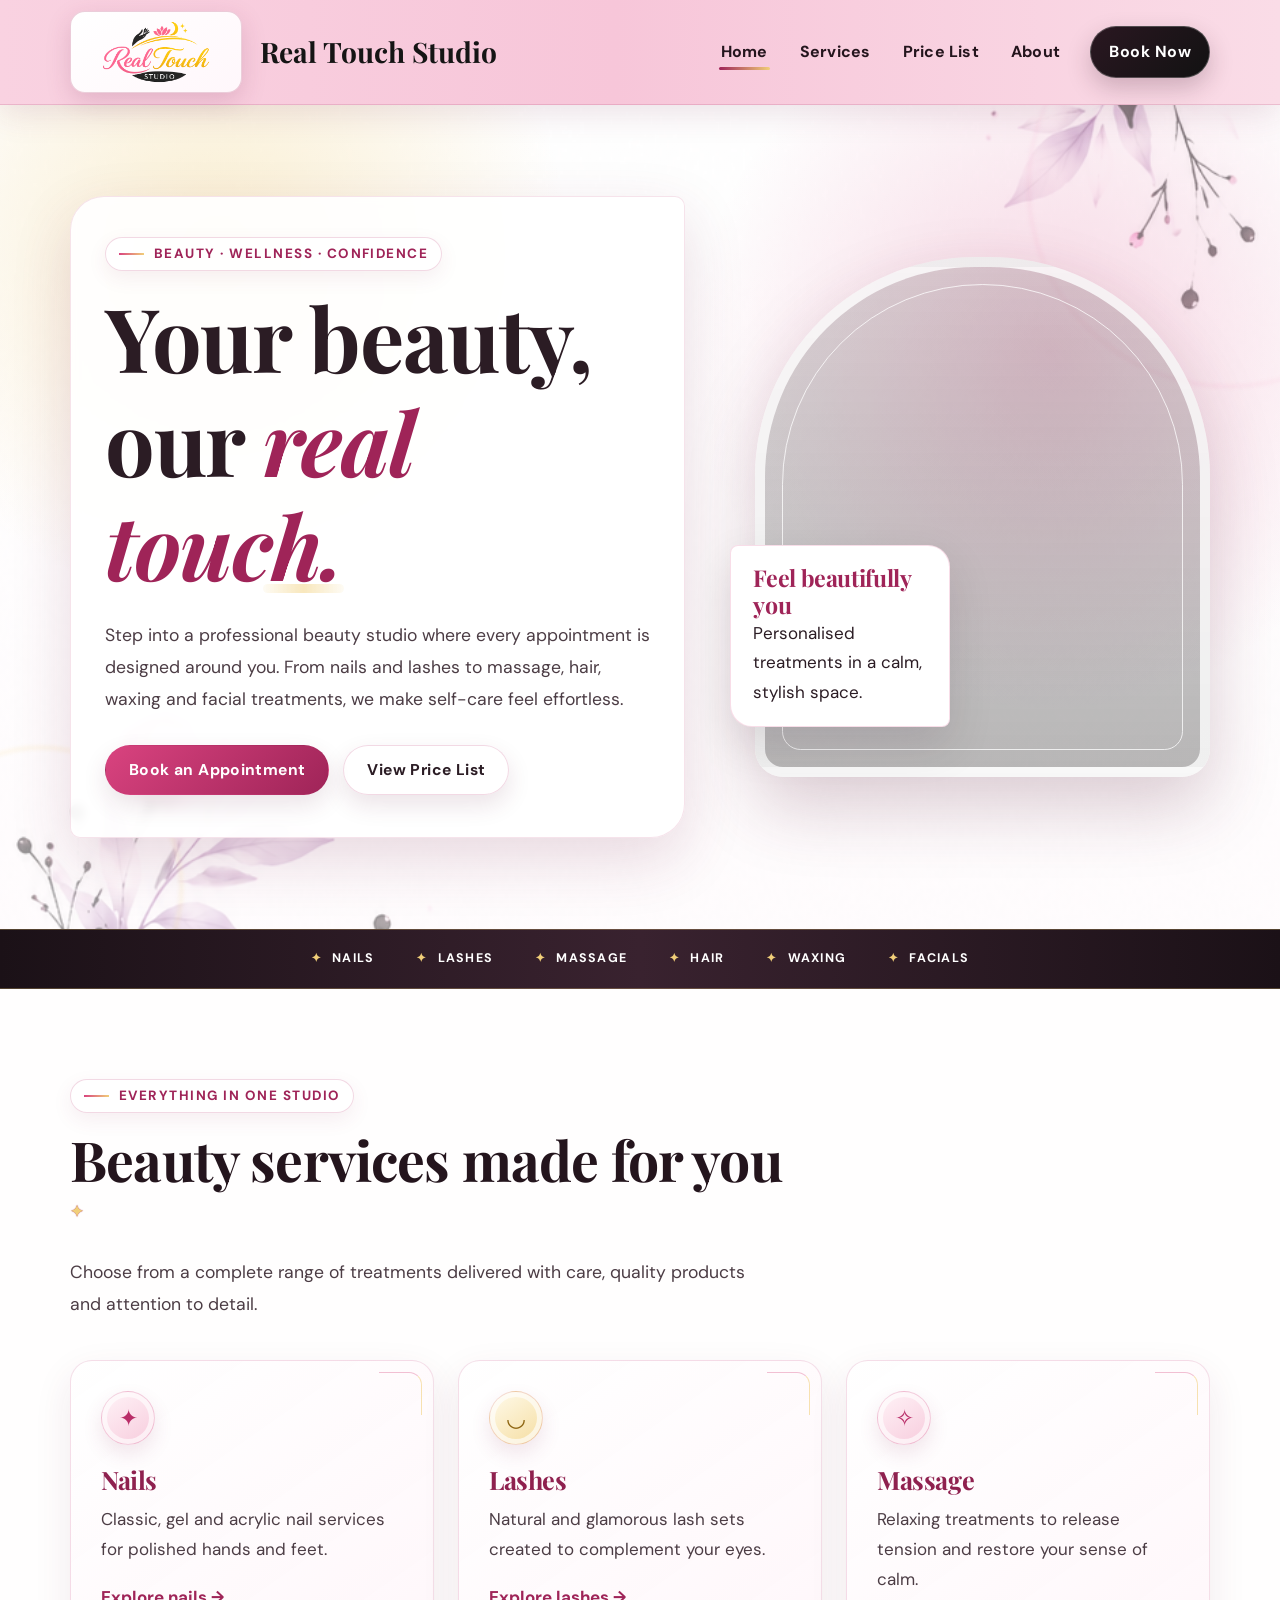
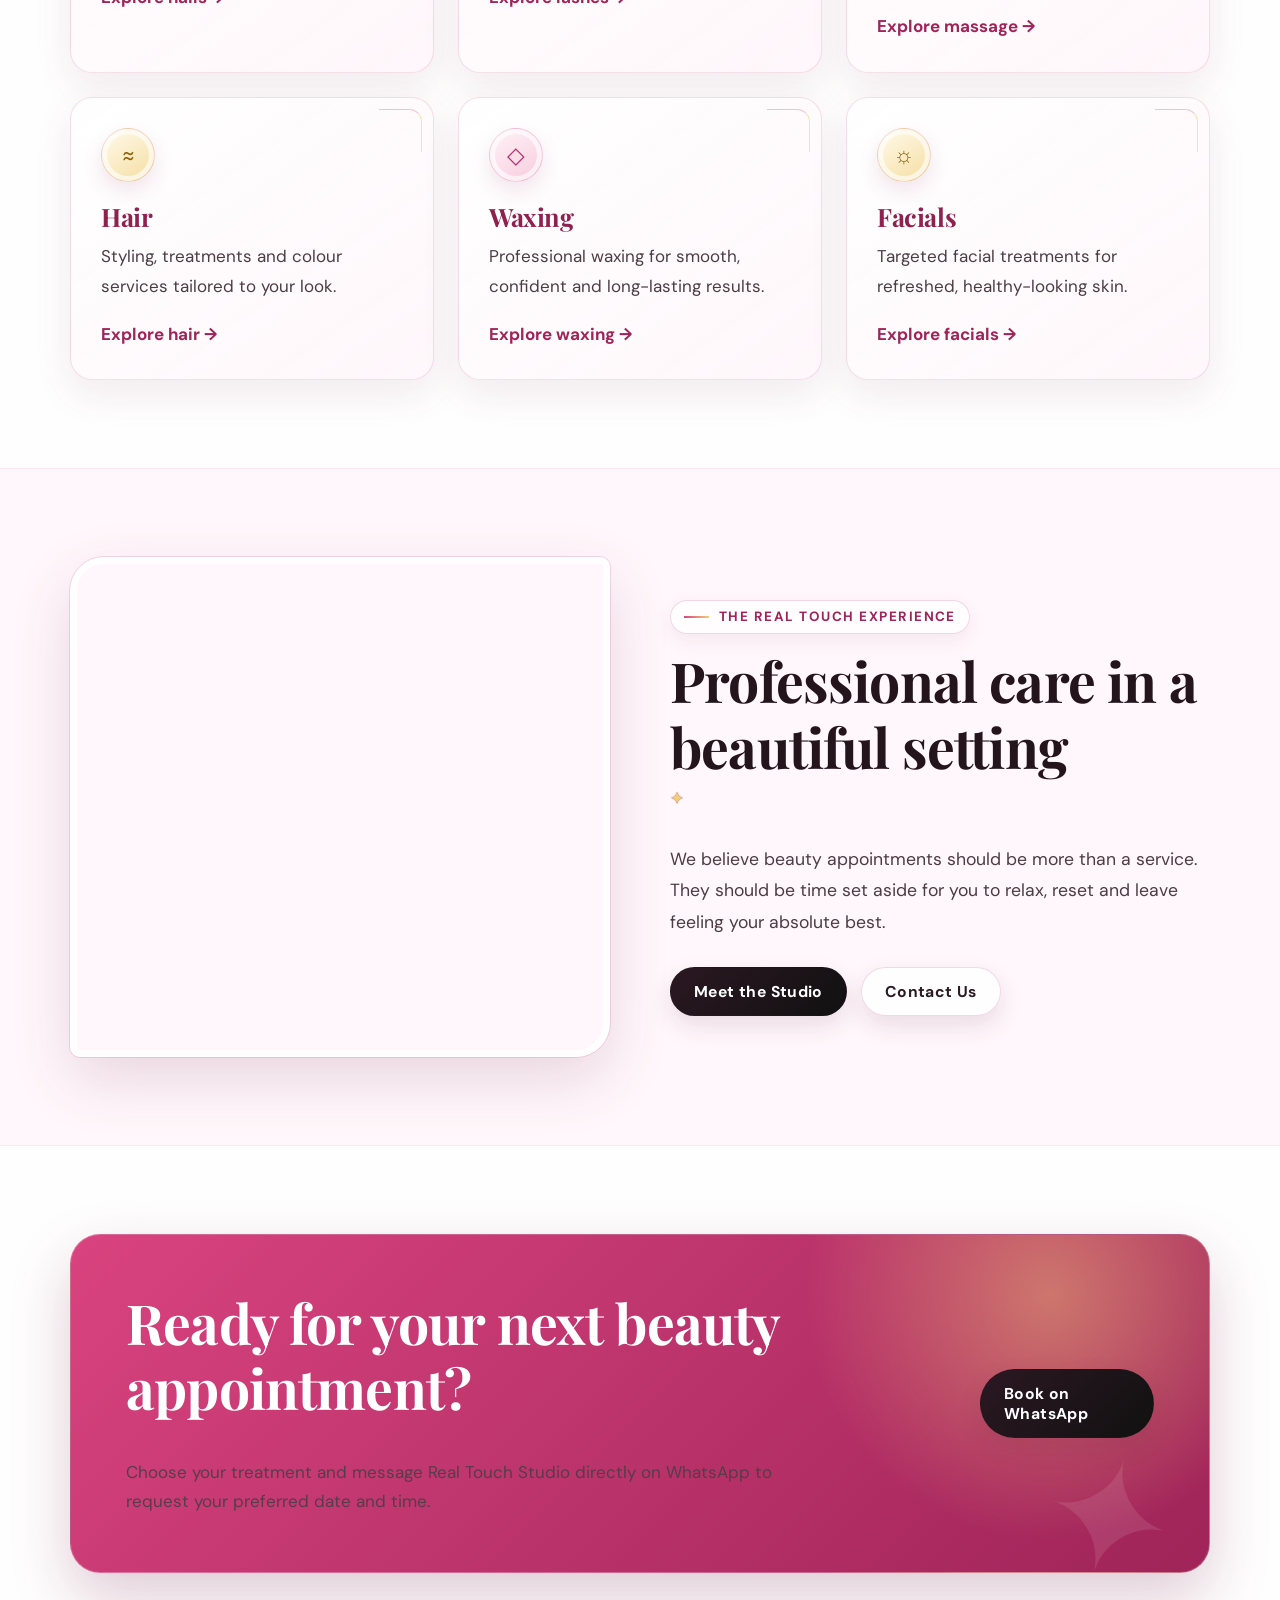
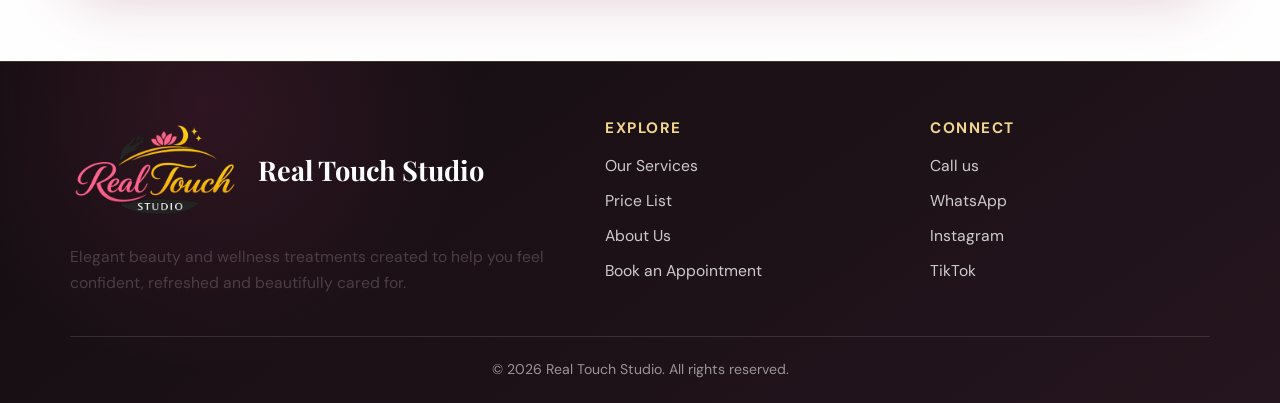
==== index.html @ 65c4e7d2 "first commit" ====
<!DOCTYPE html>
<html lang="en">
<head>
  <meta charset="UTF-8">
  <meta name="viewport" content="width=device-width, initial-scale=1.0">
  <meta name="description" content="Real Touch Studio offers professional nails, lashes, massage, hair, waxing and facial treatments.">
  <title>Home | Real Touch Studio</title>
  <link rel="stylesheet" href="styles.css">
</head>
<body>

<header class="site-header">
  <div class="container navbar">
    <a class="brand brand-lockup" href="index.html" aria-label="Real Touch Studio home"><img src="logo.png" alt="Real Touch Studio logo"><span class="brand-name">Real Touch Studio</span></a>
    <button class="menu-toggle" aria-label="Open navigation menu" aria-expanded="false">
      <span></span><span></span><span></span>
    </button>
    <ul class="nav-links">
      <li><a href="index.html" data-page="home">Home</a></li>
      <li><a href="services.html" data-page="services">Services</a></li>
      <li><a href="pricelist.html" data-page="pricelist">Price List</a></li>
      <li><a href="about.html" data-page="about">About</a></li>
      <li><a class="nav-cta" href="contact.html" data-page="contact">Book Now</a></li>
    </ul>
  </div>
</header>


<main>
  <section class="hero">
    <div class="container hero-grid">
      <div class="hero-copy reveal">
        <div class="eyebrow">Beauty · Wellness · Confidence</div>
        <h1 class="hero-title">Your beauty, our <span>real touch.</span></h1>
        <p>Step into a professional beauty studio where every appointment is designed around you. From nails and lashes to massage, hair, waxing and facial treatments, we make self-care feel effortless.</p>
        <div class="button-row">
          <a class="btn btn-primary" href="contact.html">Book an Appointment</a>
          <a class="btn btn-light" href="pricelist.html">View Price List</a>
        </div>
      </div>
      <div class="hero-card reveal">
        <div class="floating-badge">
          <strong>Feel beautifully you</strong>
          Personalised treatments in a calm, stylish space.
        </div>
      </div>
    </div>
  </section>

  <div class="highlight-strip">
    <div class="container highlight-row">
      <span>Nails</span><span>Lashes</span><span>Massage</span><span>Hair</span><span>Waxing</span><span>Facials</span>
    </div>
  </div>

  <section class="section">
    <div class="container">
      <div class="eyebrow">Everything in one studio</div>
      <h2>Beauty services made for you</h2>
      <p class="lead">Choose from a complete range of treatments delivered with care, quality products and attention to detail.</p>
      <div class="card-grid">
        <article class="service-card reveal"><div class="icon-circle">✦</div><h3>Nails</h3><p>Classic, gel and acrylic nail services for polished hands and feet.</p><a class="link-arrow" href="services.html#nails">Explore nails →</a></article>
        <article class="service-card reveal"><div class="icon-circle">◡</div><h3>Lashes</h3><p>Natural and glamorous lash sets created to complement your eyes.</p><a class="link-arrow" href="services.html#lashes">Explore lashes →</a></article>
        <article class="service-card reveal"><div class="icon-circle">✧</div><h3>Massage</h3><p>Relaxing treatments to release tension and restore your sense of calm.</p><a class="link-arrow" href="services.html#massage">Explore massage →</a></article>
        <article class="service-card reveal"><div class="icon-circle">≈</div><h3>Hair</h3><p>Styling, treatments and colour services tailored to your look.</p><a class="link-arrow" href="services.html#hair">Explore hair →</a></article>
        <article class="service-card reveal"><div class="icon-circle">◇</div><h3>Waxing</h3><p>Professional waxing for smooth, confident and long-lasting results.</p><a class="link-arrow" href="services.html#waxing">Explore waxing →</a></article>
        <article class="service-card reveal"><div class="icon-circle">☼</div><h3>Facials</h3><p>Targeted facial treatments for refreshed, healthy-looking skin.</p><a class="link-arrow" href="services.html#facials">Explore facials →</a></article>
      </div>
    </div>
  </section>

  <section class="section section-soft">
    <div class="container two-col">
      <div class="image-frame reveal" style="background-image:url('https://images.unsplash.com/photo-1521590832167-7bcbfaa6381f?auto=format&fit=crop&w=1200&q=85')"></div>
      <div class="reveal">
        <div class="eyebrow">The Real Touch experience</div>
        <h2>Professional care in a beautiful setting</h2>
        <p class="lead">We believe beauty appointments should be more than a service. They should be time set aside for you to relax, reset and leave feeling your absolute best.</p>
        <div class="button-row" style="margin-top:28px">
          <a class="btn btn-dark" href="about.html">Meet the Studio</a>
          <a class="btn btn-light" href="contact.html">Contact Us</a>
        </div>
      </div>
    </div>
  </section>

  <section class="section">
    <div class="container">
      <div class="cta reveal">
        <div>
          <h2>Ready for your next beauty appointment?</h2>
          <p>Choose your treatment and message Real Touch Studio directly on WhatsApp to request your preferred date and time.</p>
        </div>
        <a class="btn btn-dark" href="https://wa.me/27688733966" target="_blank" rel="noopener">Book on WhatsApp</a>
      </div>
    </div>
  </section>
</main>


<footer class="site-footer">
  <div class="container">
    <div class="footer-grid">
      <div>
        <a class="brand brand-lockup" href="index.html" aria-label="Real Touch Studio home"><img src="logo.png" alt="Real Touch Studio logo"><span class="brand-name">Real Touch Studio</span></a>
        <p class="footer-copy">Elegant beauty and wellness treatments created to help you feel confident, refreshed and beautifully cared for.</p>
      </div>
      <div>
        <h3 class="footer-title">Explore</h3>
        <ul class="footer-links">
          <li><a href="services.html">Our Services</a></li>
          <li><a href="pricelist.html">Price List</a></li>
          <li><a href="about.html">About Us</a></li>
          <li><a href="contact.html">Book an Appointment</a></li>
        </ul>
      </div>
      <div>
        <h3 class="footer-title">Connect</h3>
        <ul class="footer-links">
          <li><a href="tel:+27688733966">Call us</a></li>
          <li><a href="https://wa.me/27688733966" target="_blank" rel="noopener">WhatsApp</a></li>
          <li><a href="https://instagram.com/realtouchstudio01" target="_blank" rel="noopener">Instagram</a></li>
          <li><a href="https://tiktok.com/@realtouchstudio" target="_blank" rel="noopener">TikTok</a></li>
        </ul>
      </div>
    </div>
    <div class="footer-bottom">© <span id="year"></span> Real Touch Studio. All rights reserved.</div>
  </div>
</footer>
<script src="script.js"></script>


<script>
document.addEventListener('DOMContentLoaded', () => {
  document.querySelectorAll('[data-page]').forEach(link => {
    if (link.dataset.page === 'home') link.classList.add('active');
  });
});
</script>

</body>
</html>
---- styles.css ----
@import url('https://fonts.googleapis.com/css2?family=DM+Sans:wght@400;500;600;700&family=Playfair+Display:ital,wght@0,600;0,700;1,600;1,700&display=swap');

:root {
  --pink: #e84a8a;
  --pink-dark: #b92d68;
  --pink-soft: #fff0f6;
  --yellow: #f5c542;
  --yellow-soft: #fff8dc;
  --black: #151515;
  --white: #ffffff;
  --grey: #666;
  --light: #faf8f9;
  --border: rgba(21, 21, 21, 0.12);
  --shadow: 0 18px 45px rgba(30, 12, 22, 0.12);
  --radius: 22px;
}

* {
  box-sizing: border-box;
  margin: 0;
  padding: 0;
}

html {
  scroll-behavior: smooth;
}

body {
  font-family: "DM Sans", sans-serif;
  color: var(--black);
  background-color: var(--white);
  background-image: linear-gradient(rgba(255,255,255,.88), rgba(255,255,255,.88)), url("bg.png");
  background-repeat: no-repeat;
  background-position: center top;
  background-size: cover;
  background-attachment: fixed;
  line-height: 1.7;
  overflow-x: hidden;
}

img {
  max-width: 100%;
  display: block;
}

a {
  color: inherit;
  text-decoration: none;
}

button,
input,
textarea,
select {
  font: inherit;
}

.container {
  width: min(1140px, calc(100% - 40px));
  margin-inline: auto;
}

.section {
  padding: 88px 0;
}

.section-soft {
  background: rgba(250,248,249,.90);
  backdrop-filter: blur(2px);
}

.eyebrow {
  display: inline-flex;
  align-items: center;
  gap: 10px;
  color: var(--pink-dark);
  font-weight: 700;
  font-size: 0.82rem;
  letter-spacing: 0.16em;
  text-transform: uppercase;
  margin-bottom: 14px;
}

.eyebrow::before {
  content: "";
  width: 34px;
  height: 2px;
  background: var(--yellow);
}

h1, h2, h3, h4 {
  font-family: "Playfair Display", serif;
  line-height: 1.15;
}

h1 {
  font-size: clamp(3rem, 8vw, 6rem);
}

h2 {
  font-size: clamp(2.15rem, 5vw, 3.8rem);
  margin-bottom: 18px;
}

h3 {
  font-size: 1.45rem;
}

.lead {
  font-size: 1.08rem;
  color: var(--grey);
  max-width: 700px;
}

.site-header {
  position: sticky;
  top: 0;
  z-index: 1000;
  background: rgba(255, 255, 255, 0.94);
  backdrop-filter: blur(16px);
  border-bottom: 1px solid var(--border);
}

.navbar {
  min-height: 76px;
  display: flex;
  align-items: center;
  justify-content: space-between;
  gap: 24px;
}

.brand {
  font-family: "Playfair Display", serif;
  font-weight: 700;
  font-size: 1.45rem;
  letter-spacing: 0.01em;
}

.brand span {
  color: var(--pink);
}

.brand-logo {
  display: inline-flex;
  align-items: center;
  flex: 0 0 auto;
}

.brand-logo img {
  width: 190px;
  height: 62px;
  object-fit: contain;
  object-position: left center;
}

.site-footer .brand-logo img {
  width: 220px;
  height: auto;
  max-height: 92px;
  object-position: left center;
}

.nav-links {
  display: flex;
  align-items: center;
  gap: 28px;
  list-style: none;
}

.nav-links a {
  font-size: 0.93rem;
  font-weight: 600;
  position: relative;
}

.nav-links a::after {
  content: "";
  position: absolute;
  height: 2px;
  width: 0;
  left: 0;
  bottom: -7px;
  background: var(--pink);
  transition: width 0.25s ease;
}

.nav-links a:hover::after,
.nav-links a.active::after {
  width: 100%;
}

.nav-cta {
  background: var(--black);
  color: var(--white);
  padding: 11px 18px;
  border-radius: 999px;
}

.nav-cta::after {
  display: none;
}

.menu-toggle {
  display: none;
  border: 0;
  background: transparent;
  cursor: pointer;
  width: 42px;
  height: 42px;
  border-radius: 50%;
}

.menu-toggle span {
  display: block;
  width: 23px;
  height: 2px;
  background: var(--black);
  margin: 5px auto;
}

.hero {
  min-height: calc(100vh - 76px);
  display: grid;
  place-items: center;
  position: relative;
  overflow: hidden;
  background:
    radial-gradient(circle at 10% 20%, rgba(245,197,66,0.36), transparent 31%),
    radial-gradient(circle at 85% 35%, rgba(232,74,138,0.30), transparent 33%),
    linear-gradient(135deg, #fff 0%, #fff6fa 48%, #fffaf0 100%);
}

.hero::before,
.hero::after {
  content: "";
  position: absolute;
  border-radius: 50%;
  filter: blur(2px);
}

.hero::before {
  width: 400px;
  height: 400px;
  right: -150px;
  top: -120px;
  border: 1px solid rgba(232,74,138,0.2);
}

.hero::after {
  width: 280px;
  height: 280px;
  left: -100px;
  bottom: -100px;
  border: 1px solid rgba(245,197,66,0.4);
}

.hero-grid {
  position: relative;
  z-index: 1;
  display: grid;
  grid-template-columns: 1.15fr 0.85fr;
  align-items: center;
  gap: 70px;
  padding: 70px 0;
}

.hero-copy p {
  max-width: 620px;
  color: var(--grey);
  font-size: 1.14rem;
  margin: 24px 0 30px;
}

.hero-title span {
  color: var(--pink);
  position: relative;
  white-space: nowrap;
}

.hero-title span::after {
  content: "";
  position: absolute;
  left: 0;
  right: 0;
  bottom: 7px;
  height: 12px;
  background: var(--yellow);
  z-index: -1;
  opacity: 0.55;
}

.button-row {
  display: flex;
  flex-wrap: wrap;
  gap: 14px;
}

.btn {
  display: inline-flex;
  align-items: center;
  justify-content: center;
  gap: 10px;
  padding: 14px 23px;
  border-radius: 999px;
  font-weight: 700;
  border: 1px solid transparent;
  transition: transform 0.25s ease, box-shadow 0.25s ease, background 0.25s ease;
}

.btn:hover {
  transform: translateY(-2px);
  box-shadow: 0 12px 24px rgba(21,21,21,0.13);
}

.btn-primary {
  background: var(--pink);
  color: var(--white);
}

.btn-dark {
  background: var(--black);
  color: var(--white);
}

.btn-light {
  border-color: var(--border);
  background: var(--white);
}

.hero-card {
  position: relative;
  min-height: 520px;
  border-radius: 220px 220px 28px 28px;
  background:
    linear-gradient(rgba(21,21,21,0.15), rgba(21,21,21,0.3)),
    url('https://images.unsplash.com/photo-1560066984-138dadb4c035?auto=format&fit=crop&w=1200&q=85') center/cover;
  box-shadow: var(--shadow);
  border: 8px solid rgba(255,255,255,0.7);
}

.floating-badge {
  position: absolute;
  left: -35px;
  bottom: 40px;
  background: var(--white);
  padding: 18px 22px;
  border-radius: 18px;
  box-shadow: var(--shadow);
  max-width: 220px;
}

.floating-badge strong {
  font-family: "Playfair Display", serif;
  display: block;
  font-size: 1.25rem;
}

.highlight-strip {
  background: var(--black);
  color: var(--white);
  padding: 18px 0;
}

.highlight-row {
  display: flex;
  flex-wrap: wrap;
  justify-content: center;
  gap: 18px 42px;
  text-transform: uppercase;
  letter-spacing: 0.1em;
  font-size: 0.78rem;
  font-weight: 700;
}

.highlight-row span::before {
  content: "✦";
  color: var(--yellow);
  margin-right: 10px;
}

.card-grid {
  display: grid;
  grid-template-columns: repeat(3, 1fr);
  gap: 24px;
  margin-top: 40px;
}

.service-card,
.info-card,
.price-card,
.contact-card {
  border-radius: var(--radius);
  background: var(--white);
  border: 1px solid var(--border);
  padding: 30px;
  transition: transform .25s ease, box-shadow .25s ease, border-color .25s ease;
}

.service-card:hover,
.info-card:hover,
.contact-card:hover {
  transform: translateY(-7px);
  box-shadow: var(--shadow);
  border-color: rgba(232,74,138,0.35);
}

.icon-circle {
  width: 54px;
  height: 54px;
  display: grid;
  place-items: center;
  border-radius: 50%;
  background: var(--pink-soft);
  color: var(--pink-dark);
  font-size: 1.45rem;
  margin-bottom: 20px;
}

.service-card:nth-child(even) .icon-circle {
  background: var(--yellow-soft);
  color: #9b7200;
}

.service-card p,
.info-card p {
  color: var(--grey);
  margin-top: 10px;
}

.link-arrow {
  display: inline-block;
  margin-top: 18px;
  color: var(--pink-dark);
  font-weight: 700;
}

.two-col {
  display: grid;
  grid-template-columns: 1fr 1fr;
  gap: 60px;
  align-items: center;
}

.image-frame {
  min-height: 500px;
  border-radius: var(--radius);
  overflow: hidden;
  box-shadow: var(--shadow);
  background-size: cover;
  background-position: center;
}

.page-hero {
  padding: 105px 0 80px;
  background:
    radial-gradient(circle at 85% 10%, rgba(245,197,66,0.35), transparent 25%),
    linear-gradient(135deg, var(--pink-soft), #fff 65%);
  border-bottom: 1px solid var(--border);
}

.page-hero h1 {
  font-size: clamp(3rem, 7vw, 5.4rem);
}

.breadcrumb {
  color: var(--grey);
  margin-top: 18px;
}

.breadcrumb a {
  color: var(--pink-dark);
  font-weight: 700;
}

.price-sections {
  display: grid;
  gap: 30px;
  margin-top: 44px;
}

.price-category {
  background: var(--white);
  border: 1px solid var(--border);
  border-radius: var(--radius);
  overflow: hidden;
  box-shadow: 0 8px 26px rgba(21,21,21,0.05);
}

.price-category-header {
  padding: 25px 30px;
  background: var(--black);
  color: var(--white);
  display: flex;
  align-items: center;
  justify-content: space-between;
}

.price-category-header span {
  color: var(--yellow);
  font-weight: 700;
}

.price-list {
  list-style: none;
  padding: 8px 30px 20px;
}

.price-list li {
  display: grid;
  grid-template-columns: 1fr auto;
  gap: 20px;
  align-items: start;
  padding: 18px 0;
  border-bottom: 1px dashed var(--border);
}

.price-list li:last-child {
  border-bottom: 0;
}

.price-list strong {
  display: block;
}

.price-list small {
  color: var(--grey);
  display: block;
  margin-top: 3px;
}

.price {
  color: var(--pink-dark);
  font-weight: 800;
  white-space: nowrap;
}

.team-grid {
  display: grid;
  grid-template-columns: repeat(3, 1fr);
  gap: 24px;
  margin-top: 40px;
}

.team-card {
  border-radius: var(--radius);
  overflow: hidden;
  background: var(--white);
  border: 1px solid var(--border);
}

.team-photo {
  height: 340px;
  background-size: cover;
  background-position: center;
}

.team-content {
  padding: 24px;
}

.team-content p {
  color: var(--grey);
}

.values {
  display: grid;
  grid-template-columns: repeat(3, 1fr);
  gap: 24px;
  margin-top: 34px;
}

.value {
  padding: 28px;
  border-left: 4px solid var(--yellow);
  background: var(--white);
  border-radius: 0 var(--radius) var(--radius) 0;
  box-shadow: 0 10px 28px rgba(21,21,21,0.06);
}

.contact-grid {
  display: grid;
  grid-template-columns: 0.85fr 1.15fr;
  gap: 32px;
  align-items: stretch;
  margin-top: 42px;
}

.contact-stack {
  display: grid;
  gap: 18px;
}

.contact-card {
  display: flex;
  gap: 17px;
  align-items: flex-start;
}

.contact-card .icon-circle {
  flex: 0 0 auto;
  margin: 0;
}

.contact-card p {
  color: var(--grey);
}

.contact-card a {
  color: var(--pink-dark);
  font-weight: 700;
}

.contact-form {
  background: var(--black);
  color: var(--white);
  padding: 38px;
  border-radius: var(--radius);
}

.form-grid {
  display: grid;
  grid-template-columns: 1fr 1fr;
  gap: 18px;
}

.form-group {
  margin-bottom: 18px;
}

.form-group.full {
  grid-column: 1 / -1;
}

label {
  display: block;
  margin-bottom: 8px;
  font-size: .88rem;
  font-weight: 700;
}

input,
select,
textarea {
  width: 100%;
  border: 1px solid rgba(255,255,255,.18);
  background: rgba(255,255,255,.08);
  color: var(--white);
  border-radius: 12px;
  padding: 13px 14px;
  outline: none;
}

select option {
  color: var(--black);
}

input:focus,
select:focus,
textarea:focus {
  border-color: var(--yellow);
}

textarea {
  min-height: 140px;
  resize: vertical;
}

.map-placeholder {
  min-height: 310px;
  border-radius: var(--radius);
  background:
    linear-gradient(rgba(21,21,21,.3), rgba(21,21,21,.3)),
    url('https://images.unsplash.com/photo-1526778548025-fa2f459cd5c1?auto=format&fit=crop&w=1200&q=80') center/cover;
  display: grid;
  place-items: center;
  color: var(--white);
  text-align: center;
  padding: 30px;
}

.cta {
  background:
    radial-gradient(circle at 80% 20%, rgba(245,197,66,.36), transparent 25%),
    linear-gradient(135deg, var(--pink), var(--pink-dark));
  color: var(--white);
  border-radius: 30px;
  padding: 55px;
  display: flex;
  justify-content: space-between;
  align-items: center;
  gap: 30px;
}

.cta p {
  max-width: 650px;
  opacity: .9;
  margin-top: 10px;
}

.site-footer {
  background: var(--black);
  color: var(--white);
  padding: 58px 0 22px;
}

.footer-grid {
  display: grid;
  grid-template-columns: 1.4fr .8fr .8fr;
  gap: 45px;
  padding-bottom: 40px;
}

.footer-copy {
  color: rgba(255,255,255,.68);
  max-width: 480px;
  margin-top: 14px;
}

.footer-title {
  font-family: "DM Sans", sans-serif;
  font-size: .9rem;
  text-transform: uppercase;
  letter-spacing: .13em;
  margin-bottom: 15px;
  color: var(--yellow);
}

.footer-links {
  list-style: none;
  display: grid;
  gap: 9px;
  color: rgba(255,255,255,.78);
}

.footer-links a:hover {
  color: var(--yellow);
}

.footer-bottom {
  border-top: 1px solid rgba(255,255,255,.12);
  padding-top: 20px;
  color: rgba(255,255,255,.55);
  font-size: .88rem;
  text-align: center;
}

.reveal {
  opacity: 0;
  transform: translateY(25px);
  transition: opacity .65s ease, transform .65s ease;
}

.reveal.visible {
  opacity: 1;
  transform: none;
}

.notice {
  margin-top: 22px;
  padding: 15px 18px;
  border-left: 4px solid var(--yellow);
  background: var(--yellow-soft);
  color: #5e4a07;
  border-radius: 0 12px 12px 0;
}

@media (max-width: 900px) {
  .menu-toggle {
    display: block;
  }

  .nav-links {
    position: absolute;
    top: 76px;
    left: 0;
    right: 0;
    background: var(--white);
    border-bottom: 1px solid var(--border);
    padding: 24px;
    display: none;
    flex-direction: column;
    align-items: stretch;
    gap: 18px;
  }

  .nav-links.open {
    display: flex;
  }

  .nav-cta {
    text-align: center;
  }

  .hero-grid,
  .two-col,
  .contact-grid {
    grid-template-columns: 1fr;
  }

  .hero-card {
    min-height: 440px;
    max-width: 620px;
    width: 100%;
    margin-inline: auto;
  }

  .card-grid,
  .team-grid,
  .values {
    grid-template-columns: repeat(2, 1fr);
  }

  .footer-grid {
    grid-template-columns: 1fr 1fr;
  }

  .footer-grid > :first-child {
    grid-column: 1 / -1;
  }

  .cta {
    align-items: flex-start;
    flex-direction: column;
  }
}

@media (max-width: 620px) {
  .container {
    width: min(100% - 28px, 1140px);
  }

  .section {
    padding: 68px 0;
  }

  .card-grid,
  .team-grid,
  .values,
  .form-grid,
  .footer-grid {
    grid-template-columns: 1fr;
  }

  .footer-grid > :first-child {
    grid-column: auto;
  }

  .hero-card {
    min-height: 390px;
    border-radius: 150px 150px 24px 24px;
  }

  .floating-badge {
    left: 14px;
    bottom: 18px;
  }

  .price-list {
    padding-inline: 20px;
  }

  .price-category-header {
    padding-inline: 20px;
  }

  .contact-form,
  .cta {
    padding: 28px;
  }

  .price-list li {
    gap: 12px;
  }
}


/* Real Touch Studio floral background and responsive logo */
main > .section:not(.section-soft) {
  background: rgba(255,255,255,.80);
}

.page-hero {
  background:
    linear-gradient(rgba(255,255,255,.82), rgba(255,255,255,.82)),
    url("background.png") center/cover no-repeat;
}

.hero {
  background:
    linear-gradient(rgba(255,255,255,.76), rgba(255,255,255,.76)),
    url("background.png") center/cover no-repeat;
}

@media (max-width: 900px) {
  .brand-logo img {
    width: 150px;
    height: 56px;
  }

  .nav-links {
    top: 82px;
  }
}

@media (max-width: 620px) {
  body {
    background-attachment: scroll;
    background-size: auto 100vh;
  }

  .navbar {
    min-height: 72px;
    gap: 12px;
  }

  .brand-logo img {
    width: 132px;
    height: 50px;
  }

  .nav-links {
    top: 72px;
    padding: 20px 18px;
  }

  .hero {
    min-height: auto;
  }

  .hero-grid {
    gap: 40px;
    padding: 54px 0;
  }

  .button-row .btn,
  .contact-form .btn {
    width: 100%;
  }

  .price-category-header {
    align-items: flex-start;
    flex-direction: column;
    gap: 10px;
  }

  .price-list li {
    grid-template-columns: minmax(0,1fr) auto;
  }

  .price-list strong,
  .price-list small {
    overflow-wrap: anywhere;
  }
}


/* Final Real Touch Studio brand lockup */
.brand-lockup{display:inline-flex;align-items:center;gap:18px;flex:0 0 auto;min-width:0}
.brand-lockup img{width:150px;height:86px;object-fit:contain;object-position:left center;flex:0 0 auto}
.brand-name{font-family:"Playfair Display",serif;font-size:clamp(1.45rem,2.2vw,2.15rem);line-height:1;font-weight:700;color:var(--black);white-space:nowrap}
.site-footer .brand-lockup img{width:170px;height:100px}
.site-footer .brand-name{color:var(--white);font-size:1.7rem}
.navbar{min-height:104px}
@media(max-width:1050px){.brand-lockup{gap:12px}.brand-lockup img{width:125px;height:74px}.brand-name{font-size:1.55rem}.nav-links{gap:20px}}
@media(max-width:900px){.navbar{min-height:88px}.brand-lockup img{width:108px;height:66px}.brand-name{font-size:1.35rem}.nav-links{top:88px}}
@media(max-width:620px){.navbar{min-height:78px}.brand-lockup{gap:8px;max-width:calc(100% - 54px)}.brand-lockup img{width:78px;height:54px}.brand-name{font-size:1.05rem;white-space:normal;line-height:1.05}.nav-links{top:78px}.site-footer .brand-lockup img{width:115px;height:70px}.site-footer .brand-name{font-size:1.35rem}}

/* Background visibility and pink navigation update */
body {
  background-image:
    linear-gradient(rgba(255,255,255,.58), rgba(255,255,255,.58)),
    url("bg.png");
}

.site-header {
  background: rgba(232, 74, 138, .96);
  border-bottom: 1px solid rgba(21,21,21,.18);
  box-shadow: 0 8px 24px rgba(79, 16, 46, .16);
}

.site-header .brand-name,
.site-header .nav-links a {
  color: var(--black);
}

.site-header .nav-links a::after {
  background: var(--yellow);
}

.site-header .nav-cta {
  color: var(--white);
  background: var(--black);
}

.menu-toggle span {
  background: var(--black);
}

.hero {
  background:
    linear-gradient(rgba(255,255,255,.54), rgba(255,255,255,.54)),
    url("background.png") center/cover no-repeat;
}

.page-hero {
  background:
    linear-gradient(rgba(255,255,255,.60), rgba(255,255,255,.60)),
    url("background.png") center/cover no-repeat;
}

main > .section:not(.section-soft) {
  background: rgba(255,255,255,.66);
}

.section-soft {
  background: rgba(250,248,249,.72);
}

@media (max-width: 900px) {
  .nav-links {
    background: rgba(232,74,138,.98);
    box-shadow: 0 12px 28px rgba(79,16,46,.18);
  }

  .nav-links a {
    color: var(--black);
  }
}

@media (max-width: 620px) {
  body {
    background-image:
      linear-gradient(rgba(255,255,255,.52), rgba(255,255,255,.52)),
      url("background.png");
    background-size: cover;
    background-position: center top;
  }
}


/* Soft pink navigation and embedded Google Map */
.site-header {
  background: rgba(248, 200, 220, .97);
  border-bottom: 1px solid rgba(185, 45, 104, .18);
  box-shadow: 0 8px 24px rgba(104, 36, 68, .12);
}

@media (max-width: 900px) {
  .nav-links {
    background: rgba(248, 200, 220, .99);
    box-shadow: 0 12px 28px rgba(104, 36, 68, .14);
  }
}

.address-link {
  color: var(--pink-dark);
  font-weight: 700;
  text-decoration: underline;
  text-decoration-thickness: 1px;
  text-underline-offset: 3px;
}

.map-embed {
  min-height: 360px;
  border-radius: var(--radius);
  overflow: hidden;
  background: var(--pink-soft);
  border: 1px solid var(--border);
  box-shadow: var(--shadow);
}

.map-embed iframe {
  display: block;
  width: 100%;
  height: 100%;
  min-height: 360px;
  border: 0;
}

/* Navbar legibility fixes */
.site-header .nav-links .nav-cta,
.site-header .nav-links .nav-cta:visited,
.site-header .nav-links .nav-cta:hover,
.site-header .nav-links .nav-cta:focus-visible,
.site-header .nav-links .nav-cta.active {
  color: #ffffff !important;
  background: #151515;
}

.site-header .nav-links .nav-cta:hover,
.site-header .nav-links .nav-cta:focus-visible {
  background: var(--pink-dark);
  box-shadow: 0 8px 18px rgba(91, 24, 55, .22);
}

.site-header .brand-lockup img {
  width: 172px;
  height: 78px;
  padding: 5px 9px;
  background: rgba(255, 255, 255, .94);
  border: 1px solid rgba(185, 45, 104, .15);
  border-radius: 14px;
  box-shadow: 0 5px 15px rgba(91, 24, 55, .15);
  object-fit: contain;
  object-position: center;
}

@media (max-width: 1050px) {
  .site-header .brand-lockup img {
    width: 145px;
    height: 68px;
  }
}

@media (max-width: 900px) {
  .site-header .brand-lockup img {
    width: 126px;
    height: 61px;
  }
}

@media (max-width: 620px) {
  .site-header .brand-lockup img {
    width: 88px;
    height: 52px;
    padding: 4px 6px;
    border-radius: 10px;
  }

  .site-header .nav-links .nav-cta {
    display: block;
    width: 100%;
    padding: 13px 18px;
  }
}

/* FINAL NAVBAR, LOGO AND MAP FIXES */
.site-header {
  background: #f7c6d9 !important;
}

/* Keep the Book Now text readable in every state, including the active Contact page. */
.site-header .nav-links a.nav-cta,
.site-header .nav-links a.nav-cta:link,
.site-header .nav-links a.nav-cta:visited,
.site-header .nav-links a.nav-cta:hover,
.site-header .nav-links a.nav-cta:focus,
.site-header .nav-links a.nav-cta:focus-visible,
.site-header .nav-links a.nav-cta:active,
.site-header .nav-links a.nav-cta.active {
  display: inline-flex;
  align-items: center;
  justify-content: center;
  color: #ffffff !important;
  -webkit-text-fill-color: #ffffff !important;
  background: #151515 !important;
  border: 2px solid #151515;
  opacity: 1 !important;
  visibility: visible !important;
  text-shadow: none;
}

.site-header .nav-links a.nav-cta:hover,
.site-header .nav-links a.nav-cta:focus-visible {
  background: #b92d68 !important;
  border-color: #b92d68;
}

/* Place the transparent logo on a white panel so all black, pink and gold details remain visible. */
.site-header .brand-lockup {
  position: relative;
  z-index: 2;
}

.site-header .brand-lockup img {
  display: block !important;
  width: 172px !important;
  height: 82px !important;
  padding: 7px 10px !important;
  object-fit: contain !important;
  object-position: center !important;
  opacity: 1 !important;
  visibility: visible !important;
  mix-blend-mode: normal !important;
  background: #ffffff !important;
  border: 1px solid rgba(185, 45, 104, .22) !important;
  border-radius: 15px !important;
  box-shadow: 0 6px 18px rgba(91, 24, 55, .18) !important;
}

.site-header .brand-name {
  color: #151515 !important;
  -webkit-text-fill-color: #151515 !important;
}

/* Reliable responsive Google Maps panel with a visible fallback link. */
.map-embed {
  min-height: 420px;
  display: flex;
  flex-direction: column;
  padding: 0;
  background: #ffffff;
}

.map-embed iframe {
  display: block;
  width: 100%;
  min-height: 360px;
  flex: 1 1 360px;
  border: 0;
  background: var(--pink-soft);
}

.map-fallback {
  display: flex;
  align-items: center;
  justify-content: space-between;
  gap: 16px;
  padding: 14px 18px;
  background: #ffffff;
  border-top: 1px solid var(--border);
}

.map-fallback p {
  color: var(--grey);
  margin: 0;
  font-weight: 600;
}

.map-fallback .btn {
  flex: 0 0 auto;
  padding: 10px 18px;
}

@media (max-width: 1050px) {
  .site-header .brand-lockup img {
    width: 145px !important;
    height: 70px !important;
  }
}

@media (max-width: 900px) {
  .nav-links {
    background: #f7c6d9 !important;
  }

  .site-header .brand-lockup img {
    width: 126px !important;
    height: 62px !important;
  }

  .site-header .nav-links a.nav-cta {
    width: 100%;
    padding: 13px 18px;
  }
}

@media (max-width: 620px) {
  .site-header .brand-lockup img {
    width: 88px !important;
    height: 54px !important;
    padding: 5px 7px !important;
    border-radius: 11px !important;
  }

  .map-embed {
    min-height: 390px;
  }

  .map-embed iframe {
    min-height: 315px;
  }

  .map-fallback {
    align-items: stretch;
    flex-direction: column;
    text-align: center;
  }

  .map-fallback .btn {
    width: 100%;
  }
}


/* =========================================================
   ELEGANT FEMININE DESIGN REFRESH
   Decorative typography, softer luxury styling and richer UI
   ========================================================= */
:root {
  --blush: #f9d9e6;
  --rose: #d9437f;
  --rose-deep: #9f2458;
  --champagne: #f1cf79;
  --cream: #fffafc;
  --ink: #24151d;
  --luxury-shadow: 0 22px 60px rgba(118, 38, 76, .16);
}

body {
  color: var(--ink);
  background-color: var(--cream);
}

/* Fashion-inspired display type with a handwritten accent. */
h1,
h2 {
  font-family: "Bodoni Moda", "Times New Roman", serif;
  font-weight: 600;
  letter-spacing: -.035em;
}

h3,
h4,
.floating-badge strong,
.team-content h3,
.price-category-header h3 {
  font-family: "Cormorant Garamond", Georgia, serif;
  font-weight: 700;
  letter-spacing: .01em;
}

.hero-title {
  max-width: 780px;
  line-height: .98;
  text-wrap: balance;
}

.hero-title span {
  display: inline-block;
  font-family: "Great Vibes", cursive;
  font-weight: 400;
  font-size: 1.08em;
  letter-spacing: 0;
  color: var(--rose-deep);
  transform: rotate(-2deg);
  padding: 0 .08em .06em;
}

.hero-title span::after {
  height: 9px;
  bottom: 10px;
  border-radius: 999px;
  background: linear-gradient(90deg, rgba(241,207,121,.15), rgba(241,207,121,.9), rgba(241,207,121,.15));
}

.page-hero h1 {
  color: var(--rose-deep);
  text-shadow: 0 3px 0 rgba(255,255,255,.78), 0 16px 34px rgba(159,36,88,.13);
}

/* Decorative section-heading flourish. */
main h2 {
  position: relative;
  padding-bottom: 19px;
  color: var(--ink);
}

main h2::after {
  content: "✦";
  display: block;
  width: 102px;
  margin-top: 12px;
  color: var(--champagne);
  font-family: Georgia, serif;
  font-size: 1rem;
  letter-spacing: 32px;
  line-height: 1;
  overflow: hidden;
  text-shadow: 0 0 1px var(--rose-deep);
}

.contact-form h2::after,
.cta h2::after {
  display: none;
}

.eyebrow {
  padding: 7px 13px;
  border: 1px solid rgba(185,45,104,.18);
  border-radius: 999px;
  background: rgba(255,255,255,.72);
  box-shadow: 0 7px 20px rgba(140,50,91,.08);
  color: var(--rose-deep);
  letter-spacing: .19em;
}

.eyebrow::before {
  width: 25px;
  background: linear-gradient(90deg, var(--rose), var(--champagne));
}

/* Softer, boutique-style navigation. */
.site-header {
  background: linear-gradient(90deg, #f9d2e1 0%, #f7c6d9 48%, #fadce7 100%) !important;
  border-bottom: 1px solid rgba(159,36,88,.17);
  box-shadow: 0 9px 30px rgba(118,38,76,.13);
}

.nav-links a:not(.nav-cta) {
  padding: 8px 2px;
  color: var(--ink) !important;
  font-weight: 700;
  letter-spacing: .015em;
}

.nav-links a:not(.nav-cta)::after {
  height: 3px;
  bottom: 0;
  border-radius: 999px;
  background: linear-gradient(90deg, var(--rose-deep), var(--champagne));
}

.site-header .nav-links a.nav-cta,
.site-header .nav-links a.nav-cta:link,
.site-header .nav-links a.nav-cta:visited,
.site-header .nav-links a.nav-cta.active {
  background: linear-gradient(135deg, #2a1721, #121212) !important;
  border: 1px solid rgba(255,255,255,.24);
  box-shadow: 0 10px 24px rgba(54,20,37,.22);
  letter-spacing: .03em;
}

.site-header .nav-links a.nav-cta:hover,
.site-header .nav-links a.nav-cta:focus-visible {
  background: linear-gradient(135deg, var(--rose-deep), var(--rose)) !important;
  transform: translateY(-2px);
}

.brand-name {
  font-family: "Cormorant Garamond", Georgia, serif !important;
  font-style: italic;
  font-weight: 700;
  letter-spacing: .01em;
}

.site-header .brand-lockup img {
  background: linear-gradient(145deg, #ffffff, #fff7fb) !important;
  border: 1px solid rgba(159,36,88,.21) !important;
  box-shadow: 0 8px 24px rgba(118,38,76,.17) !important;
}

/* Richer hero with layered blush and gold light. */
.hero {
  background:
    radial-gradient(circle at 17% 18%, rgba(241,207,121,.34), transparent 28%),
    radial-gradient(circle at 82% 30%, rgba(217,67,127,.22), transparent 30%),
    linear-gradient(rgba(255,255,255,.48), rgba(255,250,252,.58)),
    url("background.png") center/cover no-repeat;
}

.page-hero {
  background:
    radial-gradient(circle at 12% 35%, rgba(241,207,121,.24), transparent 26%),
    linear-gradient(105deg, rgba(255,255,255,.72), rgba(255,239,246,.56)),
    url("background.png") center/cover no-repeat;
}

.hero-copy {
  padding: 38px 34px 42px;
  border: 1px solid rgba(185,45,104,.13);
  border-radius: 34px 10px 34px 10px;
  background: rgba(255,255,255,.63);
  box-shadow: var(--luxury-shadow);
  backdrop-filter: blur(7px);
}

.hero-card {
  border: 10px solid rgba(255,255,255,.78);
  box-shadow: 0 30px 70px rgba(92,30,58,.22);
}

.hero-card::before {
  content: "";
  position: absolute;
  inset: 17px;
  border: 1px solid rgba(255,255,255,.75);
  border-radius: 205px 205px 19px 19px;
  pointer-events: none;
}

.floating-badge {
  border: 1px solid rgba(217,67,127,.18);
  border-radius: 8px 22px 8px 22px;
  background: rgba(255,255,255,.93);
}

.floating-badge strong {
  color: var(--rose-deep);
  font-size: 1.45rem;
  font-style: italic;
}

.highlight-strip {
  background: linear-gradient(90deg, #1b1117, #39222f, #1b1117);
  border-top: 1px solid rgba(241,207,121,.26);
  border-bottom: 1px solid rgba(241,207,121,.26);
}

.highlight-row span::before {
  color: var(--champagne);
}

/* Boutique cards with subtle ornamental corners. */
.service-card,
.info-card,
.contact-card,
.team-card,
.price-category,
.value {
  position: relative;
  border: 1px solid rgba(185,45,104,.14);
  background: linear-gradient(145deg, rgba(255,255,255,.97), rgba(255,246,250,.94));
  box-shadow: 0 14px 38px rgba(95,31,62,.09);
}

.service-card::before,
.contact-card::before,
.value::before {
  content: "";
  position: absolute;
  width: 42px;
  height: 42px;
  top: 11px;
  right: 11px;
  border-top: 1px solid rgba(217,67,127,.32);
  border-right: 1px solid rgba(241,207,121,.58);
  border-radius: 0 13px 0 0;
  pointer-events: none;
}

.service-card:hover,
.info-card:hover,
.contact-card:hover,
.team-card:hover,
.value:hover {
  transform: translateY(-9px);
  border-color: rgba(217,67,127,.35);
  box-shadow: var(--luxury-shadow);
}

.service-card h3,
.contact-card h3,
.value h3,
.team-card h3 {
  color: var(--rose-deep);
  font-size: 1.72rem;
}

.icon-circle {
  background: linear-gradient(145deg, #fff4f8, #f7cbdc);
  border: 1px solid rgba(185,45,104,.14);
  box-shadow: inset 0 0 0 5px rgba(255,255,255,.65), 0 9px 20px rgba(140,50,91,.12);
}

.service-card:nth-child(even) .icon-circle {
  background: linear-gradient(145deg, #fffbed, #f5dda0);
  color: #8d6410;
}

.link-arrow,
.contact-card a,
.breadcrumb a,
.address-link {
  color: var(--rose-deep);
  text-decoration-color: rgba(217,67,127,.35);
}

/* Luxury price-list treatment. */
.price-category {
  border-radius: 30px 10px 30px 10px;
  overflow: hidden;
}

.price-category-header {
  background:
    radial-gradient(circle at 90% 30%, rgba(241,207,121,.25), transparent 23%),
    linear-gradient(120deg, #28171f, #6f2949);
  padding: 27px 32px;
}

.price-category-header h3 {
  font-size: 1.75rem;
}

.price-category-header span {
  color: #f8dda0;
  letter-spacing: .07em;
  text-transform: uppercase;
  font-size: .78rem;
}

.price-list li {
  transition: background .2s ease, padding .2s ease;
}

.price-list li:hover {
  background: rgba(249,217,230,.34);
  padding-left: 12px;
  padding-right: 12px;
}

.price {
  color: var(--rose-deep);
  font-family: "Cormorant Garamond", Georgia, serif;
  font-size: 1.18rem;
}

/* Elegant photographs and content blocks. */
.image-frame,
.team-card,
.map-embed {
  border-radius: 34px 10px 34px 10px;
  border: 7px solid rgba(255,255,255,.76);
  outline: 1px solid rgba(185,45,104,.15);
  box-shadow: var(--luxury-shadow);
}

.team-photo {
  filter: saturate(.92) contrast(1.02);
}

.section-soft {
  background: linear-gradient(135deg, rgba(255,247,251,.88), rgba(250,231,240,.78));
  border-top: 1px solid rgba(185,45,104,.08);
  border-bottom: 1px solid rgba(185,45,104,.08);
}

main > .section:not(.section-soft) {
  background: rgba(255,255,255,.70);
}

.notice {
  border-left: 0;
  border: 1px solid rgba(185,45,104,.15);
  border-radius: 22px 7px 22px 7px;
  background: linear-gradient(145deg, #fffdf4, #fff3f8);
  color: #5b3346;
  box-shadow: 0 12px 30px rgba(102,38,68,.08);
}

/* Feminine call-to-action and form styling. */
.cta {
  position: relative;
  overflow: hidden;
  background:
    radial-gradient(circle at 86% 18%, rgba(241,207,121,.45), transparent 24%),
    linear-gradient(135deg, #d9437f, #9f2458);
  border: 1px solid rgba(255,255,255,.24);
  box-shadow: 0 25px 60px rgba(118,38,76,.23);
}

.cta::after {
  content: "✦";
  position: absolute;
  right: 34px;
  bottom: -28px;
  color: rgba(255,255,255,.10);
  font-size: 10rem;
  line-height: 1;
  transform: rotate(15deg);
}

.contact-form {
  background:
    radial-gradient(circle at 88% 12%, rgba(241,207,121,.18), transparent 25%),
    linear-gradient(145deg, #1b1117, #37212d);
  border: 1px solid rgba(241,207,121,.18);
  box-shadow: var(--luxury-shadow);
}

input,
select,
textarea {
  border-color: rgba(255,255,255,.22);
  background: rgba(255,255,255,.09);
  border-radius: 16px 6px 16px 6px;
}

.btn {
  position: relative;
  overflow: hidden;
  letter-spacing: .025em;
  box-shadow: 0 10px 24px rgba(90,28,58,.12);
}

.btn-primary {
  background: linear-gradient(135deg, var(--rose), var(--rose-deep));
}

.btn-light {
  border-color: rgba(185,45,104,.18);
  background: rgba(255,255,255,.88);
}

.btn-dark {
  background: linear-gradient(135deg, #2b1822, #111);
}

.btn::before {
  content: "";
  position: absolute;
  inset: 0;
  background: linear-gradient(115deg, transparent 30%, rgba(255,255,255,.28), transparent 65%);
  transform: translateX(-140%);
  transition: transform .65s ease;
}

.btn:hover::before {
  transform: translateX(140%);
}

.site-footer {
  background:
    radial-gradient(circle at 16% 12%, rgba(217,67,127,.13), transparent 24%),
    linear-gradient(145deg, #130d11, #25151e);
  border-top: 1px solid rgba(241,207,121,.18);
}

.footer-title {
  font-family: "Cormorant Garamond", Georgia, serif;
  font-size: 1.12rem;
  letter-spacing: .16em;
  color: #f2d58f;
}

@media (max-width: 900px) {
  .nav-links {
    background: linear-gradient(180deg, #f9d2e1, #f7c6d9) !important;
  }

  .hero-copy {
    padding: 31px 27px 35px;
  }
}

@media (max-width: 620px) {
  h1 {
    font-size: clamp(2.75rem, 15vw, 4.2rem);
  }

  h2 {
    font-size: clamp(2.05rem, 11vw, 3.15rem);
  }

  .hero-title span {
    white-space: normal;
  }

  .hero-copy {
    padding: 26px 20px 30px;
    border-radius: 25px 8px 25px 8px;
  }

  .service-card,
  .contact-card,
  .value {
    padding: 26px 23px;
  }

  .image-frame,
  .team-card,
  .map-embed,
  .price-category {
    border-radius: 25px 8px 25px 8px;
  }
}


/* =========================================================
   READABILITY UPDATE
   Keeps the elegant feminine styling while making every
   heading, paragraph, button and navigation item easy to read.
   ========================================================= */
:root {
  --readable-ink: #2b1c24;
  --readable-copy: #4c3d45;
  --readable-muted: #665660;
}

body {
  font-family: "DM Sans", Arial, sans-serif;
  font-size: 17px;
  line-height: 1.75;
  color: var(--readable-ink);
}

h1,
h2,
h3,
h4,
.hero-title,
.floating-badge strong,
.team-content h3,
.price-category-header h3,
.service-card h3,
.contact-card h3,
.value h3,
.brand-name {
  font-family: "Playfair Display", Georgia, serif !important;
  font-style: normal;
  font-weight: 700;
  letter-spacing: -0.015em;
  line-height: 1.18;
}

h1 {
  font-size: clamp(2.9rem, 7vw, 5.5rem);
}

h2 {
  font-size: clamp(2.05rem, 4.5vw, 3.45rem);
}

h3 {
  font-size: 1.55rem;
}

/* Replace the difficult handwritten word with a readable italic accent. */
.hero-title span {
  display: inline;
  font-family: "Playfair Display", Georgia, serif !important;
  font-style: italic;
  font-weight: 700;
  font-size: 1em;
  letter-spacing: -0.015em;
  line-height: inherit;
  transform: none;
  padding: 0;
  white-space: normal;
}

.brand-name {
  font-style: normal !important;
  letter-spacing: 0 !important;
}

.eyebrow,
.nav-links a,
.btn,
.price-category-header span,
.footer-title,
label {
  font-family: "DM Sans", Arial, sans-serif !important;
}

.eyebrow {
  font-size: .84rem;
  letter-spacing: .11em;
  line-height: 1.35;
}

.nav-links a {
  font-size: 1rem;
  font-weight: 700;
}

p,
.lead,
.service-card p,
.info-card p,
.contact-card p,
.team-content p,
.price-list small,
.footer-copy {
  color: var(--readable-copy);
}

.lead {
  font-size: 1.1rem;
  line-height: 1.8;
}

.hero-copy p {
  color: var(--readable-copy);
  font-size: 1.1rem;
  line-height: 1.8;
}

/* Stronger surfaces keep text clear over the floral artwork. */
.hero-copy {
  background: rgba(255, 255, 255, .91);
  backdrop-filter: blur(5px);
}

.page-hero .container {
  padding: 34px 38px;
  border: 1px solid rgba(185, 45, 104, .14);
  border-radius: 30px 10px 30px 10px;
  background: rgba(255, 255, 255, .88);
  box-shadow: 0 18px 45px rgba(95, 31, 62, .10);
}

main > .section:not(.section-soft) {
  background: rgba(255, 255, 255, .84);
}

.section-soft {
  background: rgba(255, 247, 251, .93);
}

.service-card,
.info-card,
.contact-card,
.team-card,
.price-category,
.value,
.floating-badge,
.notice {
  background-color: #ffffff;
}

.service-card h3,
.contact-card h3,
.value h3,
.team-card h3 {
  font-size: 1.58rem;
  color: #8f214f;
}

.price-category-header h3,
.contact-form h2,
.cta h2 {
  color: #ffffff;
  text-shadow: none;
}

.price-list strong {
  color: var(--readable-ink);
  font-size: 1rem;
}

.price-list small {
  font-size: .92rem;
  line-height: 1.55;
}

.price {
  font-family: "DM Sans", Arial, sans-serif;
  font-size: 1rem;
  font-weight: 800;
}

.btn {
  font-size: .98rem;
  line-height: 1.25;
}

.contact-form p,
.contact-form label,
.contact-form h2 {
  color: #ffffff;
}

input,
select,
textarea {
  font-family: "DM Sans", Arial, sans-serif;
  font-size: 1rem;
  color: #ffffff;
}

input::placeholder,
textarea::placeholder {
  color: rgba(255, 255, 255, .72);
  opacity: 1;
}

.footer-links,
.footer-links a,
.footer-copy {
  font-size: .98rem;
  line-height: 1.65;
}

.footer-title {
  font-size: .95rem;
  font-weight: 700;
  letter-spacing: .10em;
}

@media (max-width: 620px) {
  body {
    font-size: 16px;
  }

  h1 {
    font-size: clamp(2.55rem, 13vw, 3.8rem);
  }

  h2 {
    font-size: clamp(1.9rem, 9.5vw, 2.8rem);
  }

  .page-hero .container {
    padding: 25px 22px;
    border-radius: 24px 8px 24px 8px;
  }

  .hero-copy {
    background: rgba(255, 255, 255, .94);
  }

  .eyebrow {
    font-size: .77rem;
    letter-spacing: .08em;
  }
}
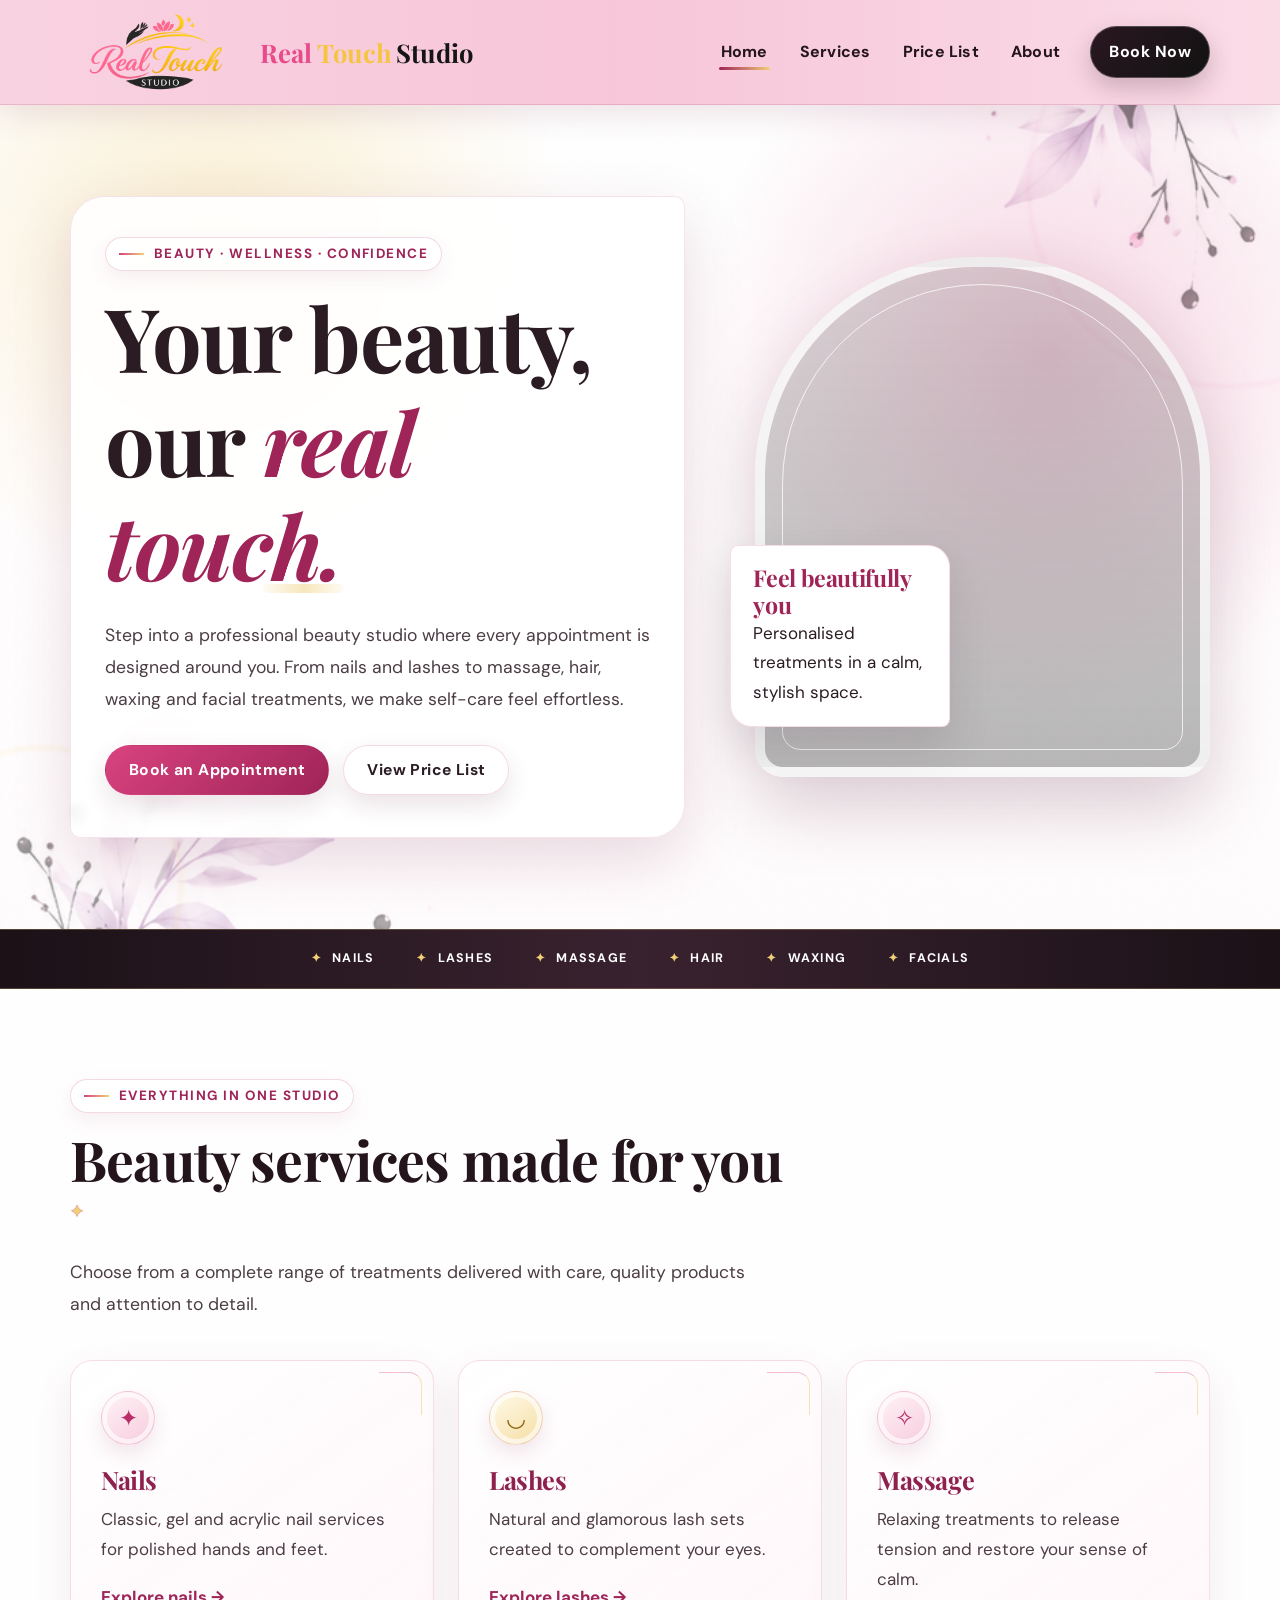
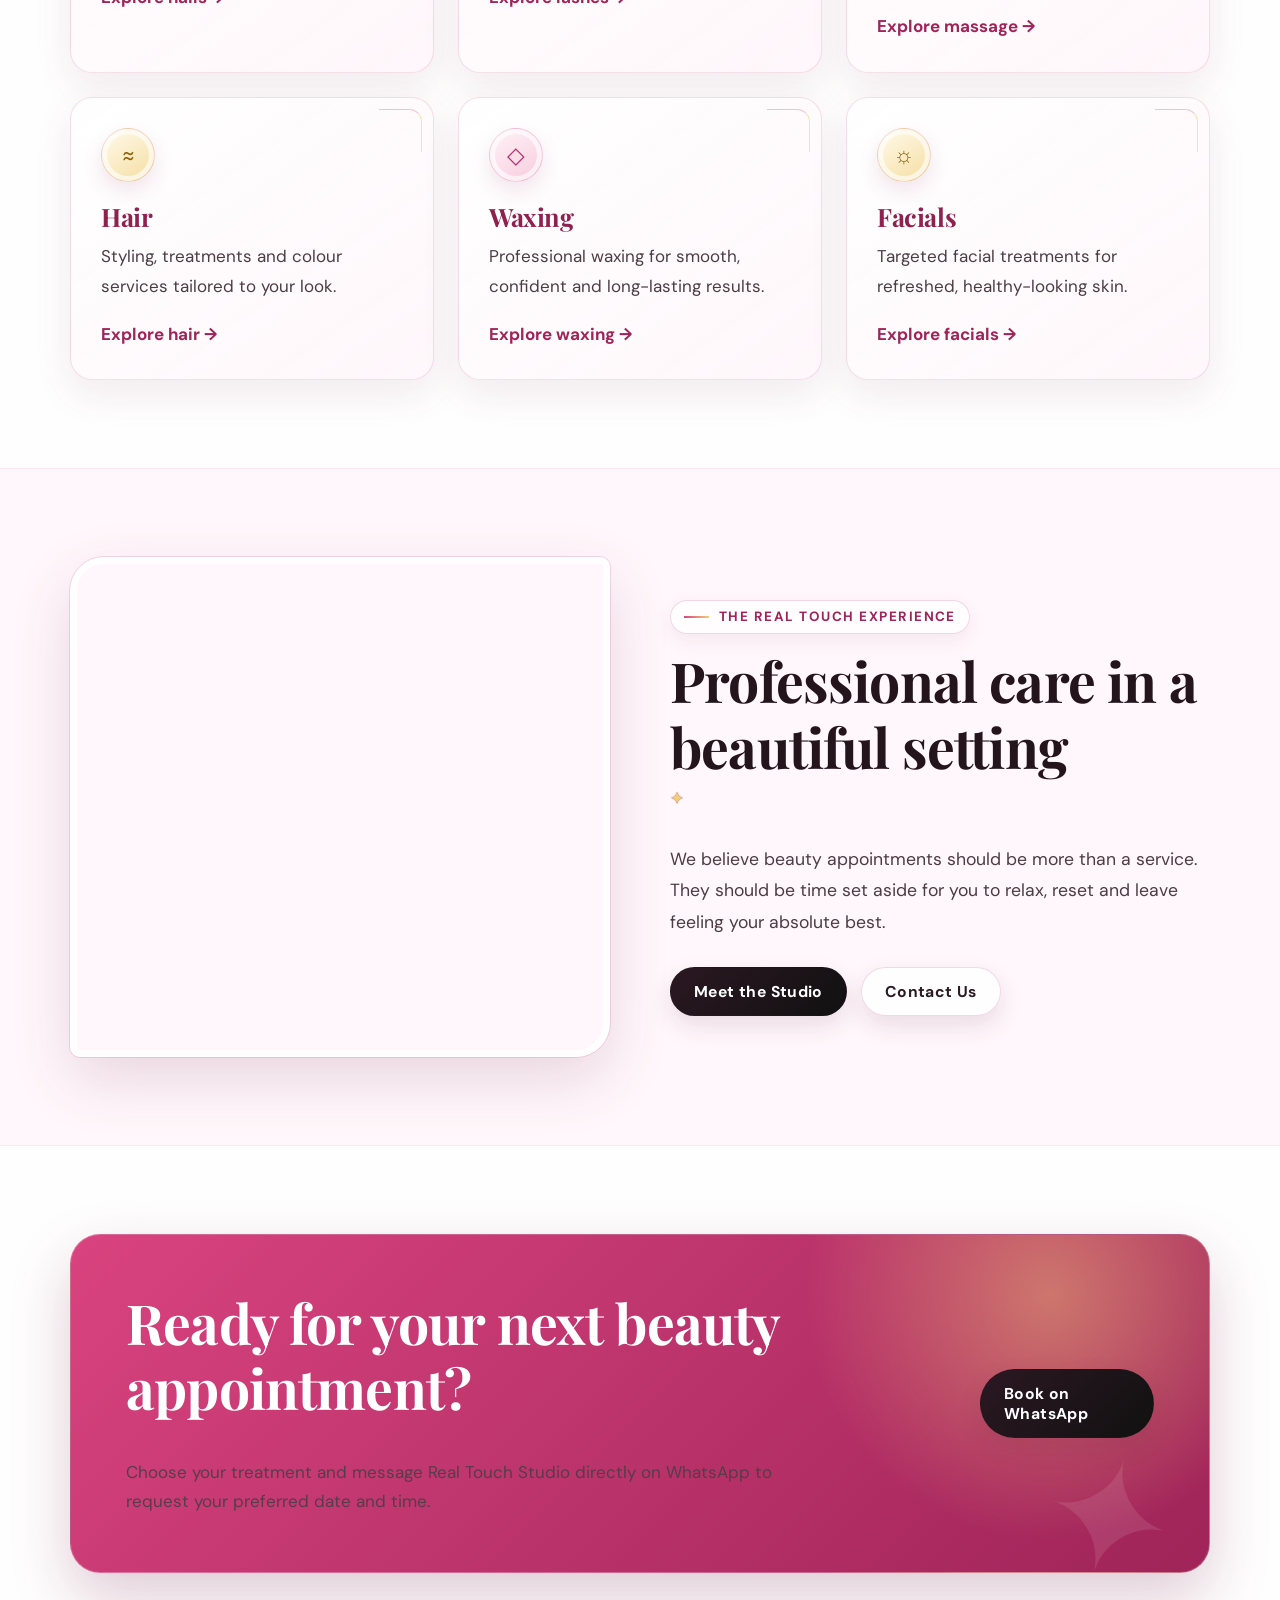
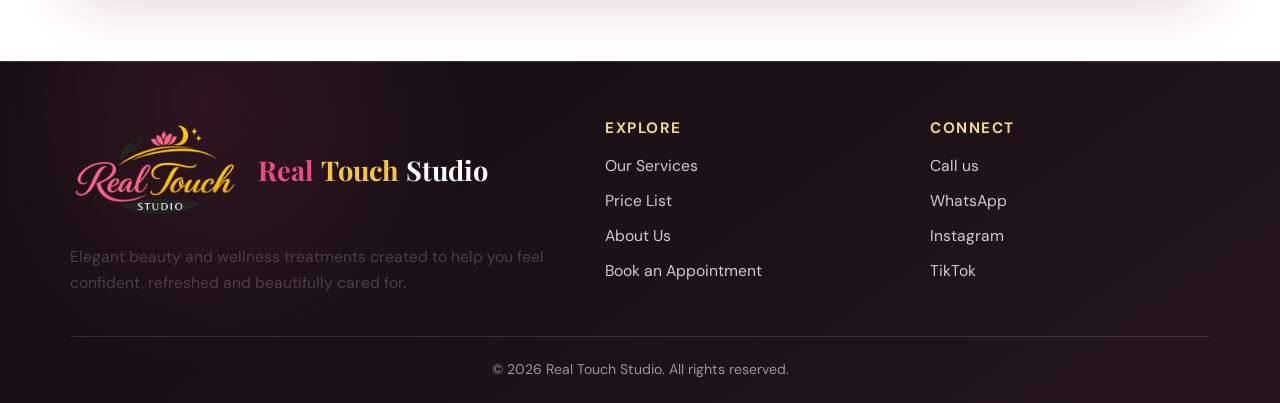
==== commit 7fbc963e: "text ch" ====
--- a/index.html
+++ b/index.html
@@ -11,7 +11,11 @@
 
 <header class="site-header">
   <div class="container navbar">
-    <a class="brand brand-lockup" href="index.html" aria-label="Real Touch Studio home"><img src="logo.png" alt="Real Touch Studio logo"><span class="brand-name">Real Touch Studio</span></a>
+    <a class="brand brand-lockup" href="index.html" aria-label="Real Touch Studio home"><img src="logo.png" alt="Real Touch Studio logo"><span class="brand-name">
+    <span class="brand-real">Real</span>
+    <span class="brand-touch">Touch</span>
+    <span class="brand-studio">Studio</span>
+</span>
     <button class="menu-toggle" aria-label="Open navigation menu" aria-expanded="false">
       <span></span><span></span><span></span>
     </button>
@@ -102,7 +106,15 @@
   <div class="container">
     <div class="footer-grid">
       <div>
-        <a class="brand brand-lockup" href="index.html" aria-label="Real Touch Studio home"><img src="logo.png" alt="Real Touch Studio logo"><span class="brand-name">Real Touch Studio</span></a>
+ <a class="brand brand-lockup" href="index.html" aria-label="Real Touch Studio home">
+  <img src="logo.png" alt="Real Touch Studio logo">
+
+  <span class="brand-name">
+    <span class="brand-real">Real</span>
+    <span class="brand-touch">Touch</span>
+    <span class="brand-studio">Studio</span>
+  </span>
+</a>
         <p class="footer-copy">Elegant beauty and wellness treatments created to help you feel confident, refreshed and beautifully cared for.</p>
       </div>
       <div>
--- a/styles.css
+++ b/styles.css
@@ -138,7 +138,9 @@
 
 .brand span {
   color: var(--pink);
-}
+   
+}
+
 
 .brand-logo {
   display: inline-flex;
@@ -158,6 +160,32 @@
   height: auto;
   max-height: 92px;
   object-position: left center;
+}
+
+/* ===== FOOTER BRAND COLOURS ===== */
+
+.site-footer .brand-name {
+  display: inline-flex;
+  align-items: baseline;
+  gap: 0.18em;
+  font-family: "Playfair Display", serif;
+  font-weight: 700;
+  font-size: 1.7rem;
+}
+
+.site-footer .brand-real {
+  color: #e84a8a !important;
+  -webkit-text-fill-color: #e84a8a !important;
+}
+
+.site-footer .brand-touch {
+  color: #f5c542 !important;
+  -webkit-text-fill-color: #f5c542 !important;
+}
+
+.site-footer .brand-studio {
+  color: #ffffff !important;
+  -webkit-text-fill-color: #ffffff !important;
 }
 
 .nav-links {
@@ -701,6 +729,14 @@
   background: var(--black);
   color: var(--white);
   padding: 58px 0 22px;
+}
+
+@media (max-width: 620px) {
+  .site-footer .brand-name {
+    font-size: 1.25rem;
+    gap: 0.12em;
+    flex-wrap: wrap;
+  }
 }
 
 .footer-grid {
@@ -1190,7 +1226,7 @@
 
 .site-header .brand-name {
   color: #151515 !important;
-  -webkit-text-fill-color: #151515 !important;
+  -webkit-text-fill-color: #b92d68 !important;
 }
 
 /* Reliable responsive Google Maps panel with a visible fallback link. */
@@ -2005,4 +2041,68 @@
     font-size: .77rem;
     letter-spacing: .08em;
   }
-}+}
+
+/* =========================================================
+   FINAL LOGO + BRAND TEXT FIX
+   Removes the white logo container and colours the name:
+   Real Touch = pink, Studio = black
+   ========================================================= */
+
+.site-header .brand-lockup img {
+  background: transparent !important;
+  border: none !important;
+  border-radius: 0 !important;
+  box-shadow: none !important;
+  padding: 0 !important;
+}
+
+/* ===== FINAL BRAND COLOURS ===== */
+
+.site-header .brand-name{
+    display:flex;
+    align-items:center;
+    gap:0.18em;
+    font-family:"Playfair Display", serif;
+    font-weight:700;
+    font-size:clamp(1.4rem,2vw,2rem);
+}
+
+/* Real */
+.site-header .brand-real{
+    color:#E84A8A !important;
+    -webkit-text-fill-color:#E84A8A !important;
+}
+
+/* Touch */
+.site-header .brand-touch{
+    color:#F5C542 !important;
+    -webkit-text-fill-color:#F5C542 !important;
+}
+
+/* Studio */
+.site-header .brand-studio{
+    color:#151515 !important;
+    -webkit-text-fill-color:#151515 !important;
+}
+
+.site-footer .brand-name {
+  display: inline-flex;
+  align-items: baseline;
+  gap: 0.28em;
+}
+
+.site-footer .brand-real-touch {
+  color: #e84a8a !important;
+}
+
+.site-footer .brand-studio {
+  color: #ffffff !important;
+}
+
+@media (max-width: 620px) {
+  .site-header .brand-name {
+    gap: 0.18em;
+    flex-wrap: wrap;
+  }
+}
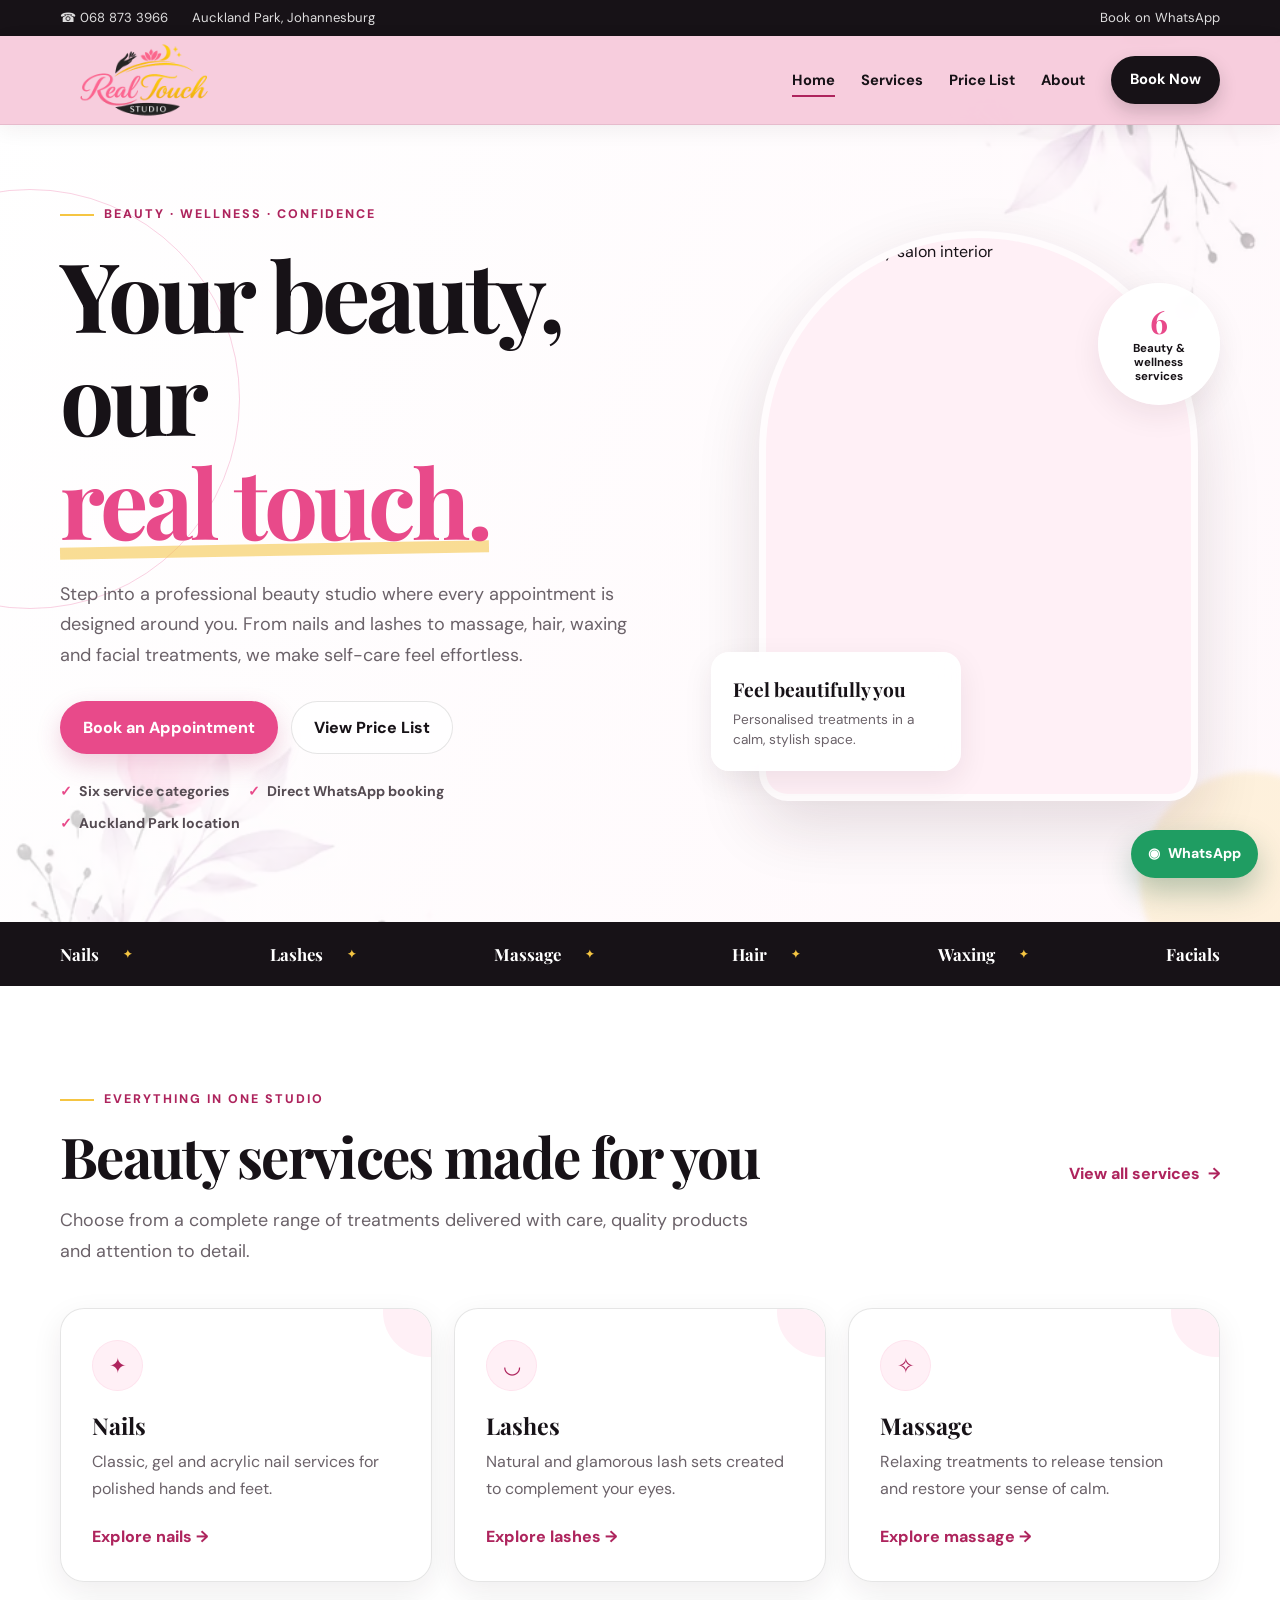
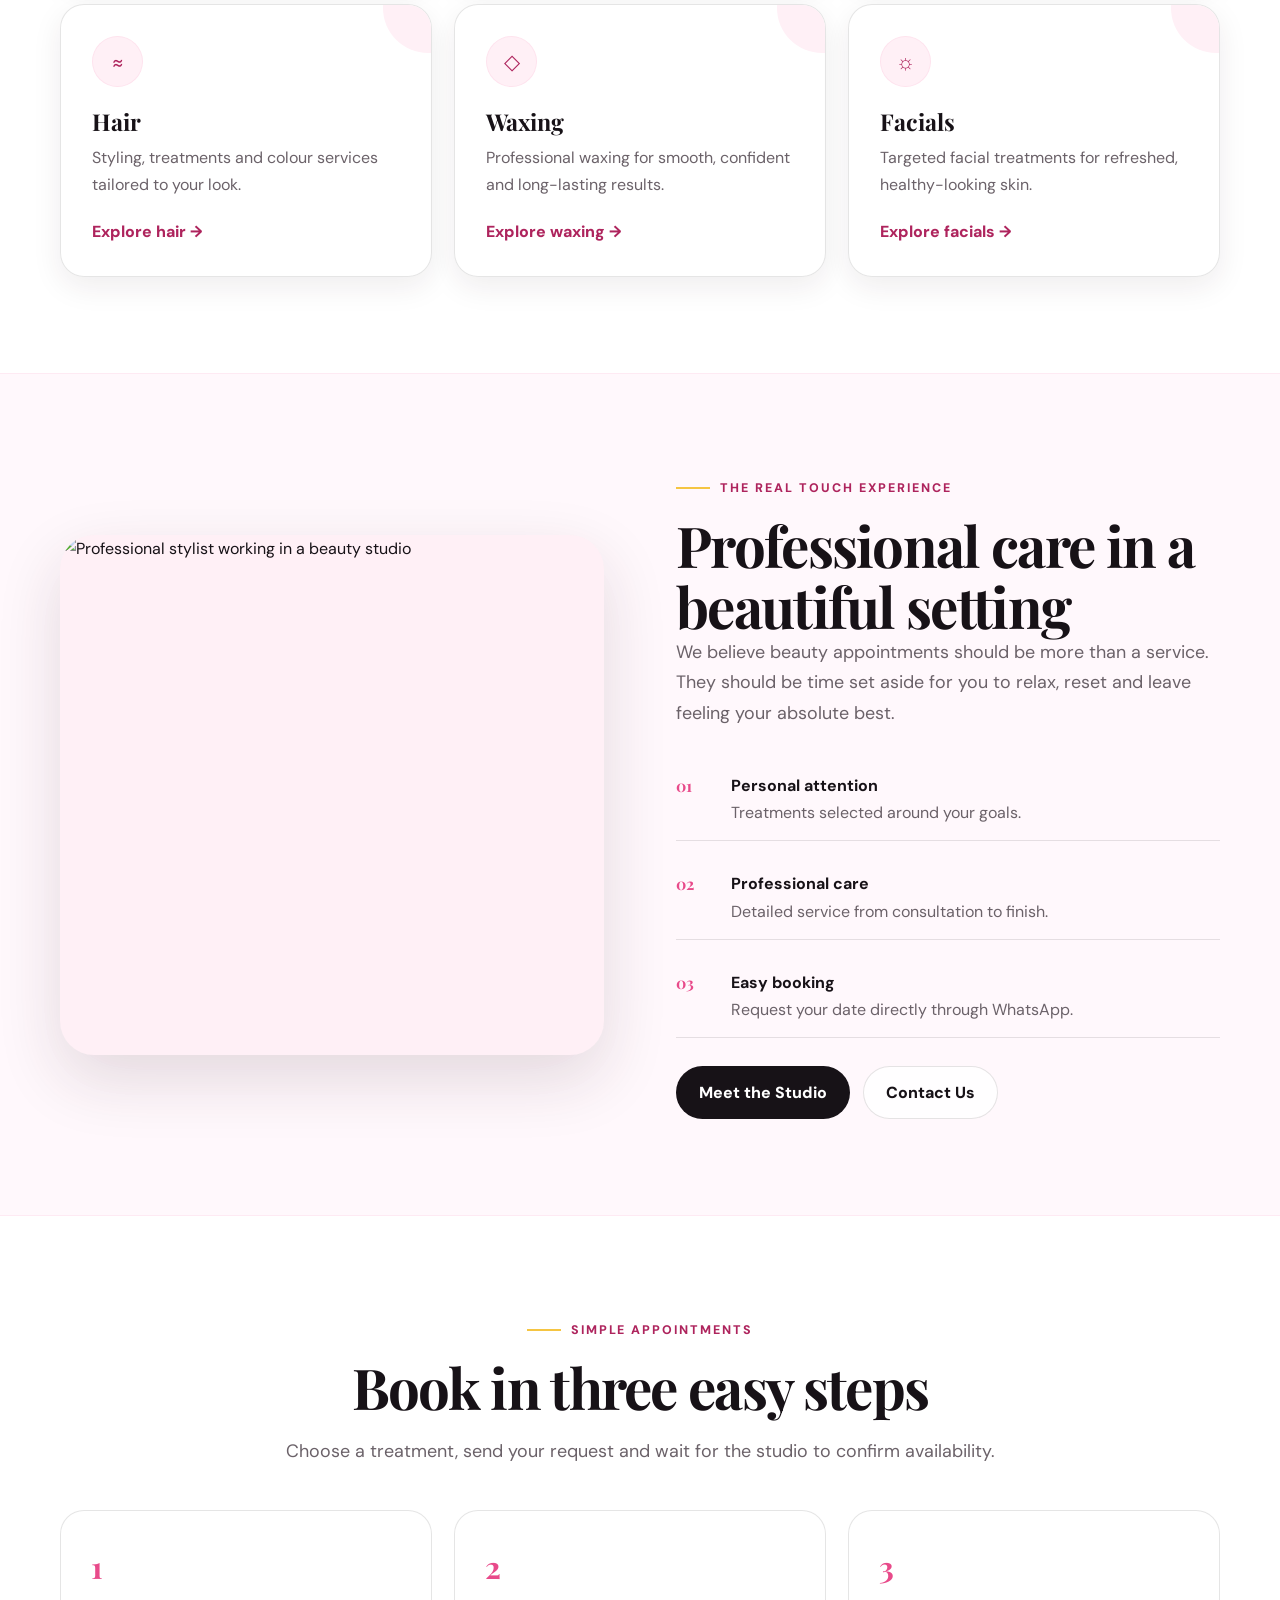
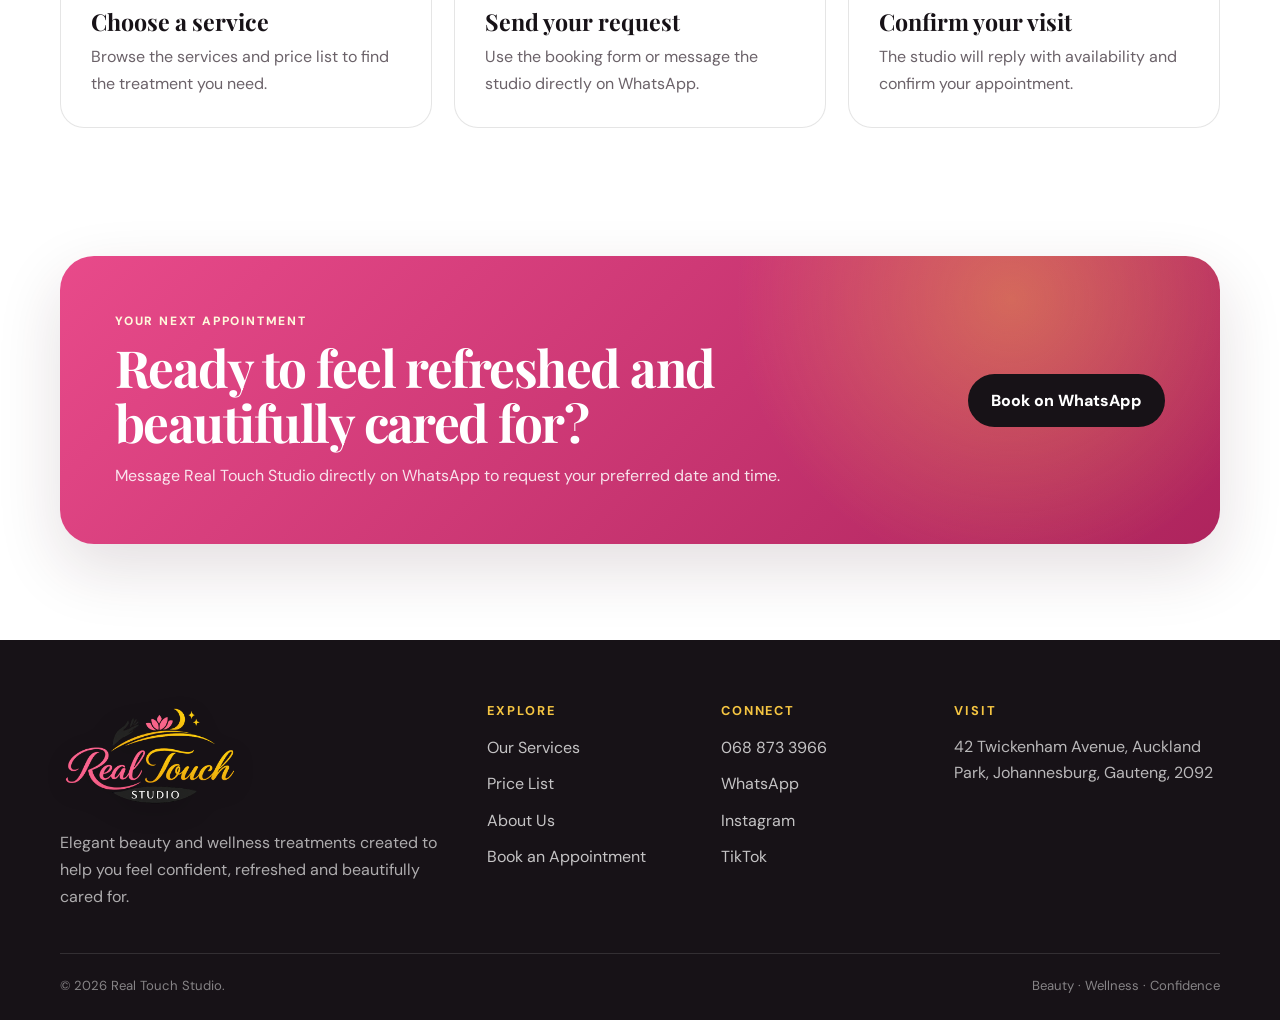
==== commit 589ee47d: "layout" ====
--- a/index.html
+++ b/index.html
@@ -1,36 +1,55 @@
-<!DOCTYPE html>
-<html lang="en">
+<!doctype html>
+<html lang="en-ZA">
 <head>
-  <meta charset="UTF-8">
-  <meta name="viewport" content="width=device-width, initial-scale=1.0">
-  <meta name="description" content="Real Touch Studio offers professional nails, lashes, massage, hair, waxing and facial treatments.">
-  <title>Home | Real Touch Studio</title>
+  <meta charset="utf-8">
+  <meta name="viewport" content="width=device-width, initial-scale=1">
+  <meta name="description" content="Professional nails, lashes, massage, hair, waxing and facial treatments at Real Touch Studio in Auckland Park, Johannesburg.">
+  <meta name="theme-color" content="#f7cadb">
+  <meta name="color-scheme" content="light">
+  <meta name="robots" content="index, follow">
+  <meta property="og:type" content="website">
+  <meta property="og:site_name" content="Real Touch Studio">
+  <meta property="og:title" content="Real Touch Studio | Beauty & Wellness in Auckland Park">
+  <meta property="og:description" content="Professional nails, lashes, massage, hair, waxing and facial treatments at Real Touch Studio in Auckland Park, Johannesburg.">
+  <meta name="twitter:card" content="summary">
+  <title>Real Touch Studio | Beauty & Wellness in Auckland Park</title>
+  <link rel="icon" type="image/png" href="favicon.png">
+  <link rel="apple-touch-icon" href="favicon.png">
+  <link rel="preconnect" href="https://fonts.googleapis.com">
+  <link rel="preconnect" href="https://fonts.gstatic.com" crossorigin>
+  <link href="https://fonts.googleapis.com/css2?family=DM+Sans:wght@400;500;600;700&amp;family=Playfair+Display:ital,wght@0,600;0,700;1,600;1,700&amp;display=swap" rel="stylesheet">
+  <script>document.documentElement.classList.add("js");</script>
   <link rel="stylesheet" href="styles.css">
+<script type="application/ld+json">{"@context": "https://schema.org", "@type": "BeautySalon", "name": "Real Touch Studio", "telephone": "+27 68 873 3966", "address": {"@type": "PostalAddress", "streetAddress": "42 Twickenham Avenue", "addressLocality": "Auckland Park", "addressRegion": "Gauteng", "postalCode": "2092", "addressCountry": "ZA"}, "sameAs": ["https://instagram.com/realtouchstudio01", "https://tiktok.com/@realtouchstudio"], "openingHoursSpecification": [{"@type": "OpeningHoursSpecification", "dayOfWeek": ["Monday", "Tuesday", "Wednesday", "Thursday", "Friday"], "opens": "09:00", "closes": "18:00"}, {"@type": "OpeningHoursSpecification", "dayOfWeek": "Saturday", "opens": "09:00", "closes": "13:00"}]}</script>
 </head>
-<body>
+<body data-page="home">
+<a class="skip-link" href="#main-content">Skip to main content</a>
 
+<div class="topbar">
+  <div class="container topbar-inner">
+    <a href="tel:+27688733966" aria-label="Call Real Touch Studio">☎ 068 873 3966</a>
+    <a class="topbar-location" href="https://www.google.com/maps/search/?api=1&amp;query=42%20Twickenham%20Avenue%2C%20Auckland%20Park%2C%20Johannesburg%2C%20Gauteng%2C%202092" target="_blank" rel="noopener">Auckland Park, Johannesburg</a>
+    <a href="https://wa.me/27688733966" target="_blank" rel="noopener">Book on WhatsApp</a>
+  </div>
+</div>
 <header class="site-header">
   <div class="container navbar">
-    <a class="brand brand-lockup" href="index.html" aria-label="Real Touch Studio home"><img src="logo.png" alt="Real Touch Studio logo"><span class="brand-name">
-    <span class="brand-real">Real</span>
-    <span class="brand-touch">Touch</span>
-    <span class="brand-studio">Studio</span>
-</span>
-    <button class="menu-toggle" aria-label="Open navigation menu" aria-expanded="false">
+    <a class="brand-lockup" href="index.html" aria-label="Real Touch Studio home">
+      <img src="logo.webp" alt="Real Touch Studio" width="320" height="184">
+    </a>
+    <button class="menu-toggle" type="button" aria-label="Open navigation menu" aria-controls="primary-navigation" aria-expanded="false">
       <span></span><span></span><span></span>
     </button>
-    <ul class="nav-links">
-      <li><a href="index.html" data-page="home">Home</a></li>
-      <li><a href="services.html" data-page="services">Services</a></li>
-      <li><a href="pricelist.html" data-page="pricelist">Price List</a></li>
-      <li><a href="about.html" data-page="about">About</a></li>
-      <li><a class="nav-cta" href="contact.html" data-page="contact">Book Now</a></li>
-    </ul>
+    <nav aria-label="Primary navigation">
+      <ul class="nav-links" id="primary-navigation">
+        <li><a href="index.html" data-page="home" class="active" aria-current="page">Home</a></li><li><a href="services.html" data-page="services">Services</a></li><li><a href="pricelist.html" data-page="pricelist">Price List</a></li><li><a href="about.html" data-page="about">About</a></li>
+        <li><a class="nav-cta" href="contact.html" data-page="contact">Book Now</a></li>
+      </ul>
+    </nav>
   </div>
 </header>
 
-
-<main>
+<main id="main-content">
   <section class="hero">
     <div class="container hero-grid">
       <div class="hero-copy reveal">
@@ -41,26 +60,25 @@
           <a class="btn btn-primary" href="contact.html">Book an Appointment</a>
           <a class="btn btn-light" href="pricelist.html">View Price List</a>
         </div>
+        <ul class="hero-points" aria-label="Studio highlights">
+          <li>Six service categories</li><li>Direct WhatsApp booking</li><li>Auckland Park location</li>
+        </ul>
       </div>
-      <div class="hero-card reveal">
-        <div class="floating-badge">
-          <strong>Feel beautifully you</strong>
-          Personalised treatments in a calm, stylish space.
+      <div class="hero-visual reveal">
+        <div class="hero-card">
+          <img src="https://images.unsplash.com/photo-1560066984-138dadb4c035?auto=format&amp;fit=crop&amp;w=1000&amp;q=82" alt="Elegant beauty salon interior" width="1000" height="1200" fetchpriority="high">
         </div>
+        <div class="floating-badge"><strong>Feel beautifully you</strong><span>Personalised treatments in a calm, stylish space.</span></div>
+        <div class="mini-badge"><strong>6</strong><span>Beauty & wellness services</span></div>
       </div>
     </div>
   </section>
 
-  <div class="highlight-strip">
-    <div class="container highlight-row">
-      <span>Nails</span><span>Lashes</span><span>Massage</span><span>Hair</span><span>Waxing</span><span>Facials</span>
-    </div>
-  </div>
+  <div class="highlight-strip" aria-label="Available services"><div class="container highlight-row"><span>Nails</span><span>Lashes</span><span>Massage</span><span>Hair</span><span>Waxing</span><span>Facials</span></div></div>
 
   <section class="section">
     <div class="container">
-      <div class="eyebrow">Everything in one studio</div>
-      <h2>Beauty services made for you</h2>
+      <div class="section-heading"><div><div class="eyebrow">Everything in one studio</div><h2>Beauty services made for you</h2></div><a class="text-link" href="services.html">View all services <span aria-hidden="true">→</span></a></div>
       <p class="lead">Choose from a complete range of treatments delivered with care, quality products and attention to detail.</p>
       <div class="card-grid">
         <article class="service-card reveal"><div class="icon-circle">✦</div><h3>Nails</h3><p>Classic, gel and acrylic nail services for polished hands and feet.</p><a class="link-arrow" href="services.html#nails">Explore nails →</a></article>
@@ -75,50 +93,44 @@
 
   <section class="section section-soft">
     <div class="container two-col">
-      <div class="image-frame reveal" style="background-image:url('https://images.unsplash.com/photo-1521590832167-7bcbfaa6381f?auto=format&fit=crop&w=1200&q=85')"></div>
+      <figure class="image-frame reveal"><img src="https://images.unsplash.com/photo-1521590832167-7bcbfaa6381f?auto=format&amp;fit=crop&amp;w=1200&amp;q=82" alt="Professional stylist working in a beauty studio" width="1200" height="900" loading="lazy"></figure>
       <div class="reveal">
         <div class="eyebrow">The Real Touch experience</div>
         <h2>Professional care in a beautiful setting</h2>
         <p class="lead">We believe beauty appointments should be more than a service. They should be time set aside for you to relax, reset and leave feeling your absolute best.</p>
-        <div class="button-row" style="margin-top:28px">
-          <a class="btn btn-dark" href="about.html">Meet the Studio</a>
-          <a class="btn btn-light" href="contact.html">Contact Us</a>
+        <div class="feature-list">
+          <div><span>01</span><p><strong>Personal attention</strong> Treatments selected around your goals.</p></div>
+          <div><span>02</span><p><strong>Professional care</strong> Detailed service from consultation to finish.</p></div>
+          <div><span>03</span><p><strong>Easy booking</strong> Request your date directly through WhatsApp.</p></div>
         </div>
+        <div class="button-row"><a class="btn btn-dark" href="about.html">Meet the Studio</a><a class="btn btn-light" href="contact.html">Contact Us</a></div>
       </div>
     </div>
   </section>
 
-  <section class="section">
+  <section class="section booking-section">
     <div class="container">
-      <div class="cta reveal">
-        <div>
-          <h2>Ready for your next beauty appointment?</h2>
-          <p>Choose your treatment and message Real Touch Studio directly on WhatsApp to request your preferred date and time.</p>
-        </div>
-        <a class="btn btn-dark" href="https://wa.me/27688733966" target="_blank" rel="noopener">Book on WhatsApp</a>
+      <div class="center-heading"><div class="eyebrow">Simple appointments</div><h2>Book in three easy steps</h2><p class="lead">Choose a treatment, send your request and wait for the studio to confirm availability.</p></div>
+      <div class="steps-grid">
+        <article class="step-card reveal"><span>1</span><h3>Choose a service</h3><p>Browse the services and price list to find the treatment you need.</p></article>
+        <article class="step-card reveal"><span>2</span><h3>Send your request</h3><p>Use the booking form or message the studio directly on WhatsApp.</p></article>
+        <article class="step-card reveal"><span>3</span><h3>Confirm your visit</h3><p>The studio will reply with availability and confirm your appointment.</p></article>
       </div>
     </div>
   </section>
+
+  <section class="section section-compact"><div class="container"><div class="cta reveal"><div><span class="cta-kicker">Your next appointment</span><h2>Ready to feel refreshed and beautifully cared for?</h2><p>Message Real Touch Studio directly on WhatsApp to request your preferred date and time.</p></div><a class="btn btn-dark" href="https://wa.me/27688733966" target="_blank" rel="noopener">Book on WhatsApp</a></div></div></section>
 </main>
-
 
 <footer class="site-footer">
   <div class="container">
     <div class="footer-grid">
       <div>
- <a class="brand brand-lockup" href="index.html" aria-label="Real Touch Studio home">
-  <img src="logo.png" alt="Real Touch Studio logo">
-
-  <span class="brand-name">
-    <span class="brand-real">Real</span>
-    <span class="brand-touch">Touch</span>
-    <span class="brand-studio">Studio</span>
-  </span>
-</a>
+        <a class="footer-brand" href="index.html" aria-label="Real Touch Studio home"><img src="logo.webp" alt="Real Touch Studio" width="320" height="184" loading="lazy"></a>
         <p class="footer-copy">Elegant beauty and wellness treatments created to help you feel confident, refreshed and beautifully cared for.</p>
       </div>
       <div>
-        <h3 class="footer-title">Explore</h3>
+        <h2 class="footer-title">Explore</h2>
         <ul class="footer-links">
           <li><a href="services.html">Our Services</a></li>
           <li><a href="pricelist.html">Price List</a></li>
@@ -127,28 +139,25 @@
         </ul>
       </div>
       <div>
-        <h3 class="footer-title">Connect</h3>
+        <h2 class="footer-title">Connect</h2>
         <ul class="footer-links">
-          <li><a href="tel:+27688733966">Call us</a></li>
+          <li><a href="tel:+27688733966">068 873 3966</a></li>
           <li><a href="https://wa.me/27688733966" target="_blank" rel="noopener">WhatsApp</a></li>
           <li><a href="https://instagram.com/realtouchstudio01" target="_blank" rel="noopener">Instagram</a></li>
           <li><a href="https://tiktok.com/@realtouchstudio" target="_blank" rel="noopener">TikTok</a></li>
         </ul>
       </div>
+      <div>
+        <h2 class="footer-title">Visit</h2>
+        <address class="footer-address">
+          <a href="https://www.google.com/maps/search/?api=1&amp;query=42%20Twickenham%20Avenue%2C%20Auckland%20Park%2C%20Johannesburg%2C%20Gauteng%2C%202092" target="_blank" rel="noopener">42 Twickenham Avenue, Auckland Park, Johannesburg, Gauteng, 2092</a>
+        </address>
+      </div>
     </div>
-    <div class="footer-bottom">© <span id="year"></span> Real Touch Studio. All rights reserved.</div>
+    <div class="footer-bottom"><span>© <span class="current-year"></span> Real Touch Studio.</span><span>Beauty · Wellness · Confidence</span></div>
   </div>
 </footer>
-<script src="script.js"></script>
-
-
-<script>
-document.addEventListener('DOMContentLoaded', () => {
-  document.querySelectorAll('[data-page]').forEach(link => {
-    if (link.dataset.page === 'home') link.classList.add('active');
-  });
-});
-</script>
-
+<a class="floating-whatsapp" href="https://wa.me/27688733966" target="_blank" rel="noopener" aria-label="Book with Real Touch Studio on WhatsApp"><span aria-hidden="true">◉</span><span>WhatsApp</span></a>
+<script src="script.js" defer></script>
 </body>
 </html>
--- a/styles.css
+++ b/styles.css
@@ -1,2108 +1,300 @@
-@import url('https://fonts.googleapis.com/css2?family=DM+Sans:wght@400;500;600;700&family=Playfair+Display:ital,wght@0,600;0,700;1,600;1,700&display=swap');
-
+/* Real Touch Studio — cleaned and consolidated stylesheet */
 :root {
   --pink: #e84a8a;
-  --pink-dark: #b92d68;
+  --pink-dark: #ae245d;
   --pink-soft: #fff0f6;
-  --yellow: #f5c542;
-  --yellow-soft: #fff8dc;
-  --black: #151515;
-  --white: #ffffff;
-  --grey: #666;
-  --light: #faf8f9;
-  --border: rgba(21, 21, 21, 0.12);
-  --shadow: 0 18px 45px rgba(30, 12, 22, 0.12);
-  --radius: 22px;
+  --pink-nav: #f7cadb;
+  --gold: #f5c542;
+  --gold-soft: #fff8dc;
+  --ink: #171217;
+  --grey: #6b6269;
+  --white: #fff;
+  --surface: #fffafd;
+  --line: rgba(23,18,23,.11);
+  --shadow-sm: 0 10px 30px rgba(54,20,37,.08);
+  --shadow: 0 24px 65px rgba(54,20,37,.14);
+  --radius-sm: 14px;
+  --radius: 24px;
+  --radius-lg: 34px;
+  --header-height: 88px;
 }
 
-* {
-  box-sizing: border-box;
-  margin: 0;
-  padding: 0;
+*,*::before,*::after{box-sizing:border-box}
+html{scroll-behavior:smooth;scroll-padding-top:calc(var(--header-height) + 24px)}
+body{margin:0;font-family:"DM Sans",Arial,sans-serif;color:var(--ink);background:var(--white);line-height:1.7;overflow-x:hidden;-webkit-font-smoothing:antialiased}
+body::before{content:"";position:fixed;inset:0;z-index:-2;background:linear-gradient(rgba(255,255,255,.91),rgba(255,255,255,.91)),url("bg.webp") center top/cover no-repeat;pointer-events:none}
+img{display:block;max-width:100%}
+a{color:inherit;text-decoration:none}
+button,input,select,textarea{font:inherit}
+button{color:inherit}
+::selection{background:var(--pink);color:var(--white)}
+.container{width:min(1160px,calc(100% - 40px));margin-inline:auto}
+.section{padding:96px 0}
+.section-compact{padding-top:32px;padding-bottom:96px}
+.section-soft{background:rgba(255,248,252,.91);border-block:1px solid rgba(232,74,138,.08);backdrop-filter:blur(4px)}
+
+.skip-link{position:fixed;left:16px;top:16px;z-index:9999;background:var(--ink);color:var(--white);padding:10px 15px;border-radius:10px;transform:translateY(-160%);transition:transform .2s}
+.skip-link:focus{transform:translateY(0)}
+:focus-visible{outline:3px solid var(--gold);outline-offset:3px}
+
+h1,h2,h3{font-family:"Playfair Display",Georgia,serif;line-height:1.08;margin:0}
+h1{font-size:clamp(3.1rem,7.5vw,6.6rem);letter-spacing:-.04em}
+h2{font-size:clamp(2.15rem,4.4vw,4rem);letter-spacing:-.03em}
+h3{font-size:1.45rem}
+p{margin:0}
+.lead{font-size:clamp(1.02rem,1.4vw,1.15rem);color:var(--grey);max-width:720px}
+.body-copy{margin-top:20px;color:var(--grey)}
+.eyebrow{display:inline-flex;align-items:center;gap:10px;color:var(--pink-dark);font-size:.78rem;font-weight:800;letter-spacing:.16em;text-transform:uppercase;margin-bottom:16px}
+.eyebrow::before{content:"";width:34px;height:2px;background:var(--gold);flex:0 0 auto}
+.eyebrow-light{color:var(--gold)}
+.center-heading{text-align:center;max-width:760px;margin:0 auto 44px}
+.center-heading .eyebrow{justify-content:center}
+.center-heading .lead{margin:18px auto 0}
+.section-heading{display:flex;justify-content:space-between;align-items:end;gap:30px;margin-bottom:18px}
+.section-heading>.lead{max-width:420px}
+.compact-lead{max-width:430px}
+.text-link,.link-arrow{display:inline-flex;align-items:center;gap:8px;color:var(--pink-dark);font-weight:800}
+.text-link:hover,.link-arrow:hover{color:var(--ink)}
+
+.topbar{background:var(--ink);color:rgba(255,255,255,.86);font-size:.82rem}
+.topbar-inner{min-height:36px;display:flex;align-items:center;justify-content:flex-end;gap:24px}
+.topbar-inner a:hover{color:var(--gold)}
+.topbar-location{margin-right:auto}
+.site-header{position:sticky;top:0;z-index:1000;background:rgba(247,202,219,.94);border-bottom:1px solid rgba(93,31,59,.1);backdrop-filter:blur(16px);box-shadow:0 5px 20px rgba(43,14,29,.06)}
+.navbar{min-height:var(--header-height);display:flex;align-items:center;justify-content:space-between;gap:28px}
+.brand-lockup{display:inline-flex;align-items:center;flex:0 0 auto}
+.brand-lockup img{width:168px;height:auto;max-height:78px;object-fit:contain}
+.nav-links{display:flex;align-items:center;gap:26px;list-style:none;margin:0;padding:0}
+.nav-links a{position:relative;font-size:.92rem;font-weight:700}
+.nav-links a:not(.nav-cta)::after{content:"";position:absolute;left:0;right:0;bottom:-7px;height:2px;background:var(--pink-dark);transform:scaleX(0);transform-origin:right;transition:transform .25s ease}
+.nav-links a:hover::after,.nav-links a.active::after{transform:scaleX(1);transform-origin:left}
+.nav-cta{display:inline-flex;align-items:center;justify-content:center;background:var(--ink);color:var(--white)!important;padding:11px 19px;border-radius:999px;box-shadow:0 8px 18px rgba(23,18,23,.18);transition:transform .2s,background .2s}
+.nav-cta:hover{background:var(--pink-dark);transform:translateY(-2px)}
+.menu-toggle{display:none;width:46px;height:46px;border:0;border-radius:50%;background:rgba(255,255,255,.58);cursor:pointer;padding:0}
+.menu-toggle span{display:block;width:22px;height:2px;background:var(--ink);margin:5px auto;transition:transform .25s,opacity .25s}
+.menu-toggle[aria-expanded="true"] span:nth-child(1){transform:translateY(7px) rotate(45deg)}
+.menu-toggle[aria-expanded="true"] span:nth-child(2){opacity:0}
+.menu-toggle[aria-expanded="true"] span:nth-child(3){transform:translateY(-7px) rotate(-45deg)}
+
+.hero{position:relative;min-height:calc(100svh - var(--header-height) - 36px);display:grid;align-items:center;overflow:hidden;background:linear-gradient(112deg,rgba(255,255,255,.83),rgba(255,246,250,.73)),url("background.webp") center/cover no-repeat}
+.hero::before{content:"";position:absolute;width:420px;height:420px;border:1px solid rgba(232,74,138,.25);border-radius:50%;left:-180px;top:8%}
+.hero::after{content:"";position:absolute;width:220px;height:220px;border-radius:50%;right:-80px;bottom:-70px;background:rgba(245,197,66,.16);filter:blur(3px)}
+.hero-grid{position:relative;z-index:1;display:grid;grid-template-columns:1.06fr .94fr;align-items:center;gap:76px;padding:72px 0 86px}
+.hero-copy>p{max-width:650px;color:var(--grey);font-size:1.13rem;margin:26px 0 30px}
+.hero-title span{position:relative;color:var(--pink);white-space:nowrap}
+.hero-title span::after{content:"";position:absolute;left:0;right:0;bottom:8px;height:12px;background:var(--gold);z-index:-1;opacity:.56;transform:rotate(-1deg)}
+.button-row{display:flex;align-items:center;flex-wrap:wrap;gap:13px;margin-top:28px}
+.btn{display:inline-flex;align-items:center;justify-content:center;min-height:48px;padding:12px 22px;border:1px solid transparent;border-radius:999px;font-weight:800;cursor:pointer;transition:transform .2s,box-shadow .2s,background .2s,border-color .2s;color:inherit}
+.btn:hover{transform:translateY(-2px);box-shadow:0 12px 26px rgba(38,16,27,.15)}
+.btn-primary{background:var(--pink);color:var(--white);box-shadow:0 10px 24px rgba(184,45,104,.22)}
+.btn-primary:hover{background:var(--pink-dark)}
+.btn-dark{background:var(--ink);color:var(--white)}
+.btn-dark:hover{background:#332a31}
+.btn-light{background:rgba(255,255,255,.75);border-color:var(--line)}
+.btn-light:hover{background:var(--white);border-color:rgba(232,74,138,.3)}
+.hero-points{display:flex;flex-wrap:wrap;gap:8px 19px;list-style:none;padding:0;margin:26px 0 0;color:#554b52;font-size:.88rem;font-weight:700}
+.hero-points li::before{content:"✓";color:var(--pink);margin-right:7px}
+.hero-visual{position:relative;min-height:570px}
+.hero-card{position:absolute;inset:0 22px 0 48px;border-radius:230px 230px 30px 30px;overflow:hidden;border:7px solid rgba(255,255,255,.84);box-shadow:var(--shadow);background:var(--pink-soft)}
+.hero-card img{width:100%;height:100%;object-fit:cover}
+.floating-badge,.mini-badge{position:absolute;background:rgba(255,255,255,.94);backdrop-filter:blur(14px);border:1px solid rgba(255,255,255,.8);box-shadow:var(--shadow-sm)}
+.floating-badge{left:0;bottom:30px;max-width:250px;padding:20px 21px;border-radius:18px}
+.floating-badge strong,.floating-badge span{display:block}
+.floating-badge strong{font-family:"Playfair Display",serif;font-size:1.2rem;margin-bottom:4px}
+.floating-badge span{font-size:.85rem;color:var(--grey);line-height:1.5}
+.mini-badge{right:0;top:52px;width:122px;height:122px;border-radius:50%;display:grid;place-content:center;text-align:center;padding:15px}
+.mini-badge strong{font-family:"Playfair Display",serif;color:var(--pink);font-size:2rem;line-height:1}
+.mini-badge span{font-size:.72rem;font-weight:700;line-height:1.2;margin-top:5px}
+.highlight-strip{background:var(--ink);color:var(--white);overflow:hidden}
+.highlight-row{min-height:64px;display:flex;align-items:center;justify-content:space-between;gap:24px;font-family:"Playfair Display",serif;font-size:1.05rem;font-weight:700}
+.highlight-row span{display:inline-flex;align-items:center;gap:24px;white-space:nowrap}
+.highlight-row span:not(:last-child)::after{content:"✦";color:var(--gold);font-size:.7rem}
+
+.page-hero{position:relative;overflow:hidden;padding:96px 0 76px;background:linear-gradient(95deg,rgba(255,255,255,.84),rgba(255,248,251,.75)),url("background.webp") center/cover no-repeat;border-bottom:1px solid rgba(232,74,138,.1)}
+.page-hero::after{content:"";position:absolute;right:-70px;bottom:-120px;width:310px;height:310px;border:1px solid rgba(232,74,138,.25);border-radius:50%}
+.page-hero-content{position:relative;z-index:1}
+.page-hero h1{font-size:clamp(3.1rem,7vw,5.8rem)}
+.page-hero .lead{margin-top:19px}
+.breadcrumb{display:flex;align-items:center;gap:9px;margin-top:22px;color:var(--grey);font-size:.88rem}
+.breadcrumb a{color:var(--pink-dark);font-weight:700}
+
+.card-grid{display:grid;grid-template-columns:repeat(3,1fr);gap:22px;margin-top:42px}
+.service-card{position:relative;padding:31px;background:rgba(255,255,255,.93);border:1px solid var(--line);border-radius:var(--radius);box-shadow:var(--shadow-sm);overflow:hidden;transition:transform .25s,border-color .25s,box-shadow .25s}
+.service-card::after{content:"";position:absolute;width:90px;height:90px;border-radius:50%;right:-42px;top:-42px;background:var(--pink-soft);transition:transform .3s}
+.service-card:hover{transform:translateY(-7px);border-color:rgba(232,74,138,.28);box-shadow:var(--shadow)}
+.service-card:hover::after{transform:scale(1.35)}
+.icon-circle{width:51px;height:51px;border-radius:50%;display:grid;place-items:center;background:var(--pink-soft);color:var(--pink-dark);font-size:1.3rem;margin-bottom:22px;box-shadow:inset 0 0 0 1px rgba(232,74,138,.08)}
+.service-card h3{margin-bottom:10px}
+.service-card p{color:var(--grey);margin-bottom:20px}
+.service-card-large{padding:35px;min-height:340px;display:flex;flex-direction:column}
+.service-card-large .link-arrow{margin-top:auto}
+.service-number{position:absolute;right:25px;top:23px;color:rgba(232,74,138,.17);font-family:"Playfair Display",serif;font-size:2.5rem;font-weight:700}
+.service-intro,.price-intro{display:grid;grid-template-columns:1fr 1fr;gap:60px;align-items:end}
+.two-col{display:grid;grid-template-columns:1fr 1fr;gap:72px;align-items:center}
+.image-frame{margin:0;min-height:520px;border-radius:var(--radius-lg);overflow:hidden;box-shadow:var(--shadow);background:var(--pink-soft)}
+.image-frame img{width:100%;height:100%;min-height:520px;object-fit:cover}
+.feature-list{display:grid;gap:15px;margin-top:30px}
+.feature-list>div{display:grid;grid-template-columns:42px 1fr;gap:13px;align-items:start;padding:14px 0;border-bottom:1px solid var(--line)}
+.feature-list span{font-family:"Playfair Display",serif;color:var(--pink);font-weight:700}
+.feature-list p{color:var(--grey)}
+.feature-list strong{color:var(--ink);display:block}
+.booking-section{background:rgba(255,255,255,.82)}
+.steps-grid{display:grid;grid-template-columns:repeat(3,1fr);gap:22px}
+.step-card{padding:30px;border:1px solid var(--line);border-radius:var(--radius);background:rgba(255,255,255,.92)}
+.step-card>span,.value>span{display:inline-flex;color:var(--pink);font-family:"Playfair Display",serif;font-size:1.9rem;font-weight:700;margin-bottom:16px}
+.step-card h3,.value h3{margin-bottom:9px}
+.step-card p,.value p{color:var(--grey)}
+
+.values{display:grid;grid-template-columns:repeat(3,1fr);gap:22px}
+.value{padding:31px;background:var(--white);border-radius:var(--radius);border-top:4px solid var(--gold);box-shadow:var(--shadow-sm)}
+.team-grid{display:grid;grid-template-columns:repeat(3,1fr);gap:24px;margin-top:40px}
+.team-card{overflow:hidden;background:var(--white);border:1px solid var(--line);border-radius:var(--radius);box-shadow:var(--shadow-sm);transition:transform .25s}
+.team-card:hover{transform:translateY(-6px)}
+.team-photo{width:100%;height:350px;object-fit:cover}
+.team-content{padding:25px}
+.team-content>span,.contact-label{color:var(--pink-dark);font-size:.72rem;font-weight:800;letter-spacing:.13em;text-transform:uppercase}
+.team-content h3{margin:5px 0 6px}
+.team-content p{color:var(--grey)}
+
+.price-nav-wrap{position:sticky;top:var(--header-height);z-index:50;background:rgba(255,255,255,.94);border-bottom:1px solid var(--line);backdrop-filter:blur(14px)}
+.price-nav{display:flex;gap:10px;overflow-x:auto;padding:13px 0;scrollbar-width:thin}
+.price-nav a{white-space:nowrap;padding:8px 14px;border-radius:999px;background:var(--pink-soft);color:var(--pink-dark);font-size:.82rem;font-weight:800;border:1px solid transparent}
+.price-nav a:hover{background:var(--pink);color:var(--white)}
+.price-sections{display:grid;grid-template-columns:1fr 1fr;gap:25px;margin-top:46px}
+.price-category{scroll-margin-top:160px;background:var(--white);border:1px solid var(--line);border-radius:var(--radius);overflow:hidden;box-shadow:var(--shadow-sm)}
+.price-category-header{display:flex;align-items:center;justify-content:space-between;gap:18px;padding:23px 25px;background:linear-gradient(120deg,var(--pink-soft),var(--gold-soft));border-bottom:1px solid var(--line)}
+.price-category-header>div{display:flex;align-items:center;gap:12px}
+.price-category-header h2{font-size:1.5rem;letter-spacing:0}
+.price-category-header>span{font-size:.75rem;font-weight:800;letter-spacing:.1em;text-transform:uppercase;color:var(--pink-dark)}
+.price-icon{font-size:1.3rem}
+.price-list{list-style:none;margin:0;padding:0 25px}
+.price-list li{display:grid;grid-template-columns:minmax(0,1fr) auto;align-items:center;gap:16px;padding:18px 0;border-bottom:1px solid var(--line)}
+.price-list li:last-child{border-bottom:0}
+.price-list strong{display:block}
+.price-list small{display:block;color:var(--grey);margin-top:3px;line-height:1.45}
+.price{color:var(--pink-dark);font-weight:800;white-space:nowrap}
+.price-note{margin-top:24px;padding:15px 18px;border-left:4px solid var(--gold);background:var(--gold-soft);border-radius:0 12px 12px 0;color:#5f4b0b}
+
+.contact-grid{display:grid;grid-template-columns:.85fr 1.15fr;gap:30px;align-items:start}
+.contact-stack{display:grid;grid-template-columns:1fr 1fr;gap:16px}
+.contact-card{display:flex;align-items:flex-start;gap:15px;padding:23px;border:1px solid var(--line);border-radius:var(--radius);background:rgba(255,255,255,.94);box-shadow:var(--shadow-sm)}
+.contact-card .icon-circle{flex:0 0 auto;margin:0;width:45px;height:45px}
+.contact-card h2{font-size:1.28rem;letter-spacing:0;margin:3px 0 4px}
+.contact-card p{color:var(--grey);font-size:.9rem;line-height:1.5;margin-bottom:8px}
+.contact-card a{color:var(--pink-dark);font-size:.9rem;font-weight:800;overflow-wrap:anywhere}
+.contact-form{background:linear-gradient(145deg,#1a1419,#2c2028);color:var(--white);padding:38px;border-radius:var(--radius-lg);box-shadow:var(--shadow)}
+.contact-form h2{font-size:clamp(2rem,4vw,3rem)}
+.form-intro{color:rgba(255,255,255,.68);margin:12px 0 26px}
+.form-grid{display:grid;grid-template-columns:1fr 1fr;gap:18px}
+.form-group.full{grid-column:1/-1}
+label{display:block;margin-bottom:7px;font-size:.83rem;font-weight:800}
+input,select,textarea{width:100%;border:1px solid rgba(255,255,255,.2);background:rgba(255,255,255,.08);color:var(--white);border-radius:12px;padding:13px 14px;outline:none;transition:border-color .2s,background .2s}
+input::placeholder,textarea::placeholder{color:rgba(255,255,255,.48)}
+select option{color:var(--ink)}
+input:focus,select:focus,textarea:focus{border-color:var(--gold);background:rgba(255,255,255,.12)}
+input:user-invalid,select:user-invalid{border-color:#ff8d9d}
+textarea{min-height:138px;resize:vertical}
+.form-status{min-height:1.5em;margin-top:14px;color:var(--gold);font-size:.86rem}
+.business-details{display:grid;gap:0;margin:28px 0}
+.business-details>div{display:grid;grid-template-columns:145px 1fr;gap:16px;padding:14px 0;border-bottom:1px solid var(--line)}
+.business-details span{color:var(--grey);font-weight:700}
+.business-details a{color:var(--pink-dark);font-weight:800}
+.map-embed{position:relative;min-height:470px;border-radius:var(--radius-lg);overflow:hidden;background:var(--pink-soft);box-shadow:var(--shadow)}
+.map-embed iframe{display:block;width:100%;height:470px;border:0}
+.map-fallback{position:absolute;left:18px;bottom:18px;background:rgba(255,255,255,.92);padding:13px 16px;border-radius:12px;box-shadow:var(--shadow-sm)}
+.map-fallback span{font-weight:800}
+.map-fallback p{color:var(--grey);font-size:.82rem}
+
+.cta{display:flex;align-items:center;justify-content:space-between;gap:35px;padding:55px;border-radius:var(--radius-lg);color:var(--white);background:radial-gradient(circle at 82% 15%,rgba(245,197,66,.38),transparent 28%),linear-gradient(135deg,var(--pink),var(--pink-dark));box-shadow:var(--shadow)}
+.cta>div{max-width:760px}
+.cta h2{font-size:clamp(2.15rem,4vw,3.7rem)}
+.cta p{margin-top:12px;color:rgba(255,255,255,.86)}
+.cta-kicker{display:block;margin-bottom:8px;color:var(--gold-soft);font-size:.75rem;font-weight:800;letter-spacing:.15em;text-transform:uppercase}
+
+.site-footer{background:var(--ink);color:var(--white);padding:64px 0 23px}
+.footer-grid{display:grid;grid-template-columns:1.45fr .72fr .72fr 1fr;gap:42px;padding-bottom:42px}
+.footer-brand{display:inline-flex}
+.footer-brand img{width:180px;height:auto;filter:drop-shadow(0 6px 12px rgba(0,0,0,.18))}
+.footer-copy{max-width:390px;margin-top:13px;color:rgba(255,255,255,.65)}
+.footer-title{font-family:"DM Sans",sans-serif;font-size:.8rem;letter-spacing:.15em;text-transform:uppercase;color:var(--gold);margin-bottom:16px}
+.footer-links{list-style:none;margin:0;padding:0;display:grid;gap:9px;color:rgba(255,255,255,.75)}
+.footer-links a:hover,.footer-address a:hover{color:var(--gold)}
+.footer-address{font-style:normal;color:rgba(255,255,255,.7);line-height:1.6}
+.footer-bottom{display:flex;justify-content:space-between;gap:20px;padding-top:21px;border-top:1px solid rgba(255,255,255,.12);color:rgba(255,255,255,.48);font-size:.82rem}
+.floating-whatsapp{position:fixed;right:22px;bottom:22px;z-index:800;display:flex;align-items:center;gap:8px;background:#1f9d62;color:var(--white);padding:12px 17px;border-radius:999px;font-size:.88rem;font-weight:800;box-shadow:0 14px 30px rgba(22,91,59,.3);transition:transform .2s}
+.floating-whatsapp:hover{transform:translateY(-3px)}
+
+.reveal,.js .reveal,.js .reveal.visible{opacity:1;transform:none}
+
+@media (max-width:1020px){
+  :root{--header-height:78px}
+  .topbar-location{display:none}
+  .topbar-inner{justify-content:space-between}
+  .menu-toggle{display:block}
+  .navbar>nav{position:static}
+  .nav-links{position:absolute;left:0;right:0;top:100%;display:grid;gap:0;padding:12px 20px 22px;background:rgba(255,255,255,.98);border-bottom:1px solid var(--line);box-shadow:0 18px 35px rgba(43,14,29,.13);transform:translateY(-10px);opacity:0;visibility:hidden;pointer-events:none;transition:opacity .22s,transform .22s,visibility .22s}
+  .nav-links.open{transform:none;opacity:1;visibility:visible;pointer-events:auto}
+  .nav-links a{display:block;padding:12px 7px}
+  .nav-links a::after{display:none}
+  .nav-cta{margin-top:7px}
+  body.nav-open{overflow:hidden}
+  .hero-grid{grid-template-columns:1fr;gap:48px}
+  .hero-copy{max-width:780px}
+  .hero-visual{min-height:540px;max-width:690px;width:100%;margin-inline:auto}
+  .card-grid{grid-template-columns:repeat(2,1fr)}
+  .two-col,.contact-grid{grid-template-columns:1fr;gap:46px}
+  .service-intro,.price-intro{grid-template-columns:1fr;gap:18px}
+  .price-sections{grid-template-columns:1fr}
+  .footer-grid{grid-template-columns:1.2fr 1fr 1fr}
+  .footer-grid>div:first-child{grid-column:1/-1}
+  .price-nav-wrap{top:var(--header-height)}
 }
 
-html {
-  scroll-behavior: smooth;
+@media (max-width:700px){
+  .container{width:min(100% - 28px,1160px)}
+  .section{padding:72px 0}
+  .section-compact{padding-top:18px;padding-bottom:72px}
+  .topbar-inner{min-height:34px;gap:10px;font-size:.75rem}
+  .topbar-inner a:last-child{display:none}
+  .brand-lockup img{width:137px}
+  .hero{min-height:auto}
+  .hero-grid{padding:55px 0 68px}
+  .hero-copy>p{font-size:1.02rem}
+  .hero-title span{white-space:normal}
+  .button-row{align-items:stretch}
+  .button-row .btn{flex:1 1 100%}
+  .hero-points{display:grid}
+  .hero-visual{min-height:430px}
+  .hero-card{inset:0 8px 0 24px;border-radius:160px 160px 25px 25px}
+  .floating-badge{left:0;bottom:14px;max-width:210px;padding:16px}
+  .mini-badge{width:96px;height:96px;right:0;top:28px}
+  .highlight-row{justify-content:flex-start;overflow-x:auto;min-height:56px}
+  .highlight-row span{gap:18px}
+  .page-hero{padding:72px 0 58px}
+  .section-heading{align-items:flex-start;flex-direction:column}
+  .card-grid,.steps-grid,.values,.team-grid,.footer-grid,.contact-stack,.form-grid{grid-template-columns:1fr}
+  .service-card{padding:27px}
+  .image-frame,.image-frame img{min-height:390px}
+  .reverse-mobile>div:first-child{order:2}
+  .reverse-mobile>figure{order:1}
+  .team-photo{height:390px}
+  .price-category-header{align-items:flex-start;flex-direction:column}
+  .price-list{padding:0 19px}
+  .price-list li{gap:10px}
+  .contact-form{padding:27px 21px}
+  .form-group.full{grid-column:auto}
+  .business-details>div{grid-template-columns:1fr;gap:3px}
+  .map-embed,.map-embed iframe{min-height:390px;height:390px}
+  .cta{padding:35px 27px;align-items:flex-start;flex-direction:column}
+  .cta .btn{width:100%}
+  .footer-grid>div:first-child{grid-column:auto}
+  .footer-bottom{flex-direction:column;text-align:center}
+  .floating-whatsapp{right:14px;bottom:14px;padding:12px 14px}
+  .floating-whatsapp span:last-child{display:none}
 }
 
-body {
-  font-family: "DM Sans", sans-serif;
-  color: var(--black);
-  background-color: var(--white);
-  background-image: linear-gradient(rgba(255,255,255,.88), rgba(255,255,255,.88)), url("bg.png");
-  background-repeat: no-repeat;
-  background-position: center top;
-  background-size: cover;
-  background-attachment: fixed;
-  line-height: 1.7;
-  overflow-x: hidden;
+@media (prefers-reduced-motion:reduce){
+  html{scroll-behavior:auto}
+  *,*::before,*::after{animation-duration:.01ms!important;animation-iteration-count:1!important;transition-duration:.01ms!important}
+  .js .reveal{opacity:1;transform:none}
 }
-
-img {
-  max-width: 100%;
-  display: block;
-}
-
-a {
-  color: inherit;
-  text-decoration: none;
-}
-
-button,
-input,
-textarea,
-select {
-  font: inherit;
-}
-
-.container {
-  width: min(1140px, calc(100% - 40px));
-  margin-inline: auto;
-}
-
-.section {
-  padding: 88px 0;
-}
-
-.section-soft {
-  background: rgba(250,248,249,.90);
-  backdrop-filter: blur(2px);
-}
-
-.eyebrow {
-  display: inline-flex;
-  align-items: center;
-  gap: 10px;
-  color: var(--pink-dark);
-  font-weight: 700;
-  font-size: 0.82rem;
-  letter-spacing: 0.16em;
-  text-transform: uppercase;
-  margin-bottom: 14px;
-}
-
-.eyebrow::before {
-  content: "";
-  width: 34px;
-  height: 2px;
-  background: var(--yellow);
-}
-
-h1, h2, h3, h4 {
-  font-family: "Playfair Display", serif;
-  line-height: 1.15;
-}
-
-h1 {
-  font-size: clamp(3rem, 8vw, 6rem);
-}
-
-h2 {
-  font-size: clamp(2.15rem, 5vw, 3.8rem);
-  margin-bottom: 18px;
-}
-
-h3 {
-  font-size: 1.45rem;
-}
-
-.lead {
-  font-size: 1.08rem;
-  color: var(--grey);
-  max-width: 700px;
-}
-
-.site-header {
-  position: sticky;
-  top: 0;
-  z-index: 1000;
-  background: rgba(255, 255, 255, 0.94);
-  backdrop-filter: blur(16px);
-  border-bottom: 1px solid var(--border);
-}
-
-.navbar {
-  min-height: 76px;
-  display: flex;
-  align-items: center;
-  justify-content: space-between;
-  gap: 24px;
-}
-
-.brand {
-  font-family: "Playfair Display", serif;
-  font-weight: 700;
-  font-size: 1.45rem;
-  letter-spacing: 0.01em;
-}
-
-.brand span {
-  color: var(--pink);
-   
-}
-
-
-.brand-logo {
-  display: inline-flex;
-  align-items: center;
-  flex: 0 0 auto;
-}
-
-.brand-logo img {
-  width: 190px;
-  height: 62px;
-  object-fit: contain;
-  object-position: left center;
-}
-
-.site-footer .brand-logo img {
-  width: 220px;
-  height: auto;
-  max-height: 92px;
-  object-position: left center;
-}
-
-/* ===== FOOTER BRAND COLOURS ===== */
-
-.site-footer .brand-name {
-  display: inline-flex;
-  align-items: baseline;
-  gap: 0.18em;
-  font-family: "Playfair Display", serif;
-  font-weight: 700;
-  font-size: 1.7rem;
-}
-
-.site-footer .brand-real {
-  color: #e84a8a !important;
-  -webkit-text-fill-color: #e84a8a !important;
-}
-
-.site-footer .brand-touch {
-  color: #f5c542 !important;
-  -webkit-text-fill-color: #f5c542 !important;
-}
-
-.site-footer .brand-studio {
-  color: #ffffff !important;
-  -webkit-text-fill-color: #ffffff !important;
-}
-
-.nav-links {
-  display: flex;
-  align-items: center;
-  gap: 28px;
-  list-style: none;
-}
-
-.nav-links a {
-  font-size: 0.93rem;
-  font-weight: 600;
-  position: relative;
-}
-
-.nav-links a::after {
-  content: "";
-  position: absolute;
-  height: 2px;
-  width: 0;
-  left: 0;
-  bottom: -7px;
-  background: var(--pink);
-  transition: width 0.25s ease;
-}
-
-.nav-links a:hover::after,
-.nav-links a.active::after {
-  width: 100%;
-}
-
-.nav-cta {
-  background: var(--black);
-  color: var(--white);
-  padding: 11px 18px;
-  border-radius: 999px;
-}
-
-.nav-cta::after {
-  display: none;
-}
-
-.menu-toggle {
-  display: none;
-  border: 0;
-  background: transparent;
-  cursor: pointer;
-  width: 42px;
-  height: 42px;
-  border-radius: 50%;
-}
-
-.menu-toggle span {
-  display: block;
-  width: 23px;
-  height: 2px;
-  background: var(--black);
-  margin: 5px auto;
-}
-
-.hero {
-  min-height: calc(100vh - 76px);
-  display: grid;
-  place-items: center;
-  position: relative;
-  overflow: hidden;
-  background:
-    radial-gradient(circle at 10% 20%, rgba(245,197,66,0.36), transparent 31%),
-    radial-gradient(circle at 85% 35%, rgba(232,74,138,0.30), transparent 33%),
-    linear-gradient(135deg, #fff 0%, #fff6fa 48%, #fffaf0 100%);
-}
-
-.hero::before,
-.hero::after {
-  content: "";
-  position: absolute;
-  border-radius: 50%;
-  filter: blur(2px);
-}
-
-.hero::before {
-  width: 400px;
-  height: 400px;
-  right: -150px;
-  top: -120px;
-  border: 1px solid rgba(232,74,138,0.2);
-}
-
-.hero::after {
-  width: 280px;
-  height: 280px;
-  left: -100px;
-  bottom: -100px;
-  border: 1px solid rgba(245,197,66,0.4);
-}
-
-.hero-grid {
-  position: relative;
-  z-index: 1;
-  display: grid;
-  grid-template-columns: 1.15fr 0.85fr;
-  align-items: center;
-  gap: 70px;
-  padding: 70px 0;
-}
-
-.hero-copy p {
-  max-width: 620px;
-  color: var(--grey);
-  font-size: 1.14rem;
-  margin: 24px 0 30px;
-}
-
-.hero-title span {
-  color: var(--pink);
-  position: relative;
-  white-space: nowrap;
-}
-
-.hero-title span::after {
-  content: "";
-  position: absolute;
-  left: 0;
-  right: 0;
-  bottom: 7px;
-  height: 12px;
-  background: var(--yellow);
-  z-index: -1;
-  opacity: 0.55;
-}
-
-.button-row {
-  display: flex;
-  flex-wrap: wrap;
-  gap: 14px;
-}
-
-.btn {
-  display: inline-flex;
-  align-items: center;
-  justify-content: center;
-  gap: 10px;
-  padding: 14px 23px;
-  border-radius: 999px;
-  font-weight: 700;
-  border: 1px solid transparent;
-  transition: transform 0.25s ease, box-shadow 0.25s ease, background 0.25s ease;
-}
-
-.btn:hover {
-  transform: translateY(-2px);
-  box-shadow: 0 12px 24px rgba(21,21,21,0.13);
-}
-
-.btn-primary {
-  background: var(--pink);
-  color: var(--white);
-}
-
-.btn-dark {
-  background: var(--black);
-  color: var(--white);
-}
-
-.btn-light {
-  border-color: var(--border);
-  background: var(--white);
-}
-
-.hero-card {
-  position: relative;
-  min-height: 520px;
-  border-radius: 220px 220px 28px 28px;
-  background:
-    linear-gradient(rgba(21,21,21,0.15), rgba(21,21,21,0.3)),
-    url('https://images.unsplash.com/photo-1560066984-138dadb4c035?auto=format&fit=crop&w=1200&q=85') center/cover;
-  box-shadow: var(--shadow);
-  border: 8px solid rgba(255,255,255,0.7);
-}
-
-.floating-badge {
-  position: absolute;
-  left: -35px;
-  bottom: 40px;
-  background: var(--white);
-  padding: 18px 22px;
-  border-radius: 18px;
-  box-shadow: var(--shadow);
-  max-width: 220px;
-}
-
-.floating-badge strong {
-  font-family: "Playfair Display", serif;
-  display: block;
-  font-size: 1.25rem;
-}
-
-.highlight-strip {
-  background: var(--black);
-  color: var(--white);
-  padding: 18px 0;
-}
-
-.highlight-row {
-  display: flex;
-  flex-wrap: wrap;
-  justify-content: center;
-  gap: 18px 42px;
-  text-transform: uppercase;
-  letter-spacing: 0.1em;
-  font-size: 0.78rem;
-  font-weight: 700;
-}
-
-.highlight-row span::before {
-  content: "✦";
-  color: var(--yellow);
-  margin-right: 10px;
-}
-
-.card-grid {
-  display: grid;
-  grid-template-columns: repeat(3, 1fr);
-  gap: 24px;
-  margin-top: 40px;
-}
-
-.service-card,
-.info-card,
-.price-card,
-.contact-card {
-  border-radius: var(--radius);
-  background: var(--white);
-  border: 1px solid var(--border);
-  padding: 30px;
-  transition: transform .25s ease, box-shadow .25s ease, border-color .25s ease;
-}
-
-.service-card:hover,
-.info-card:hover,
-.contact-card:hover {
-  transform: translateY(-7px);
-  box-shadow: var(--shadow);
-  border-color: rgba(232,74,138,0.35);
-}
-
-.icon-circle {
-  width: 54px;
-  height: 54px;
-  display: grid;
-  place-items: center;
-  border-radius: 50%;
-  background: var(--pink-soft);
-  color: var(--pink-dark);
-  font-size: 1.45rem;
-  margin-bottom: 20px;
-}
-
-.service-card:nth-child(even) .icon-circle {
-  background: var(--yellow-soft);
-  color: #9b7200;
-}
-
-.service-card p,
-.info-card p {
-  color: var(--grey);
-  margin-top: 10px;
-}
-
-.link-arrow {
-  display: inline-block;
-  margin-top: 18px;
-  color: var(--pink-dark);
-  font-weight: 700;
-}
-
-.two-col {
-  display: grid;
-  grid-template-columns: 1fr 1fr;
-  gap: 60px;
-  align-items: center;
-}
-
-.image-frame {
-  min-height: 500px;
-  border-radius: var(--radius);
-  overflow: hidden;
-  box-shadow: var(--shadow);
-  background-size: cover;
-  background-position: center;
-}
-
-.page-hero {
-  padding: 105px 0 80px;
-  background:
-    radial-gradient(circle at 85% 10%, rgba(245,197,66,0.35), transparent 25%),
-    linear-gradient(135deg, var(--pink-soft), #fff 65%);
-  border-bottom: 1px solid var(--border);
-}
-
-.page-hero h1 {
-  font-size: clamp(3rem, 7vw, 5.4rem);
-}
-
-.breadcrumb {
-  color: var(--grey);
-  margin-top: 18px;
-}
-
-.breadcrumb a {
-  color: var(--pink-dark);
-  font-weight: 700;
-}
-
-.price-sections {
-  display: grid;
-  gap: 30px;
-  margin-top: 44px;
-}
-
-.price-category {
-  background: var(--white);
-  border: 1px solid var(--border);
-  border-radius: var(--radius);
-  overflow: hidden;
-  box-shadow: 0 8px 26px rgba(21,21,21,0.05);
-}
-
-.price-category-header {
-  padding: 25px 30px;
-  background: var(--black);
-  color: var(--white);
-  display: flex;
-  align-items: center;
-  justify-content: space-between;
-}
-
-.price-category-header span {
-  color: var(--yellow);
-  font-weight: 700;
-}
-
-.price-list {
-  list-style: none;
-  padding: 8px 30px 20px;
-}
-
-.price-list li {
-  display: grid;
-  grid-template-columns: 1fr auto;
-  gap: 20px;
-  align-items: start;
-  padding: 18px 0;
-  border-bottom: 1px dashed var(--border);
-}
-
-.price-list li:last-child {
-  border-bottom: 0;
-}
-
-.price-list strong {
-  display: block;
-}
-
-.price-list small {
-  color: var(--grey);
-  display: block;
-  margin-top: 3px;
-}
-
-.price {
-  color: var(--pink-dark);
-  font-weight: 800;
-  white-space: nowrap;
-}
-
-.team-grid {
-  display: grid;
-  grid-template-columns: repeat(3, 1fr);
-  gap: 24px;
-  margin-top: 40px;
-}
-
-.team-card {
-  border-radius: var(--radius);
-  overflow: hidden;
-  background: var(--white);
-  border: 1px solid var(--border);
-}
-
-.team-photo {
-  height: 340px;
-  background-size: cover;
-  background-position: center;
-}
-
-.team-content {
-  padding: 24px;
-}
-
-.team-content p {
-  color: var(--grey);
-}
-
-.values {
-  display: grid;
-  grid-template-columns: repeat(3, 1fr);
-  gap: 24px;
-  margin-top: 34px;
-}
-
-.value {
-  padding: 28px;
-  border-left: 4px solid var(--yellow);
-  background: var(--white);
-  border-radius: 0 var(--radius) var(--radius) 0;
-  box-shadow: 0 10px 28px rgba(21,21,21,0.06);
-}
-
-.contact-grid {
-  display: grid;
-  grid-template-columns: 0.85fr 1.15fr;
-  gap: 32px;
-  align-items: stretch;
-  margin-top: 42px;
-}
-
-.contact-stack {
-  display: grid;
-  gap: 18px;
-}
-
-.contact-card {
-  display: flex;
-  gap: 17px;
-  align-items: flex-start;
-}
-
-.contact-card .icon-circle {
-  flex: 0 0 auto;
-  margin: 0;
-}
-
-.contact-card p {
-  color: var(--grey);
-}
-
-.contact-card a {
-  color: var(--pink-dark);
-  font-weight: 700;
-}
-
-.contact-form {
-  background: var(--black);
-  color: var(--white);
-  padding: 38px;
-  border-radius: var(--radius);
-}
-
-.form-grid {
-  display: grid;
-  grid-template-columns: 1fr 1fr;
-  gap: 18px;
-}
-
-.form-group {
-  margin-bottom: 18px;
-}
-
-.form-group.full {
-  grid-column: 1 / -1;
-}
-
-label {
-  display: block;
-  margin-bottom: 8px;
-  font-size: .88rem;
-  font-weight: 700;
-}
-
-input,
-select,
-textarea {
-  width: 100%;
-  border: 1px solid rgba(255,255,255,.18);
-  background: rgba(255,255,255,.08);
-  color: var(--white);
-  border-radius: 12px;
-  padding: 13px 14px;
-  outline: none;
-}
-
-select option {
-  color: var(--black);
-}
-
-input:focus,
-select:focus,
-textarea:focus {
-  border-color: var(--yellow);
-}
-
-textarea {
-  min-height: 140px;
-  resize: vertical;
-}
-
-.map-placeholder {
-  min-height: 310px;
-  border-radius: var(--radius);
-  background:
-    linear-gradient(rgba(21,21,21,.3), rgba(21,21,21,.3)),
-    url('https://images.unsplash.com/photo-1526778548025-fa2f459cd5c1?auto=format&fit=crop&w=1200&q=80') center/cover;
-  display: grid;
-  place-items: center;
-  color: var(--white);
-  text-align: center;
-  padding: 30px;
-}
-
-.cta {
-  background:
-    radial-gradient(circle at 80% 20%, rgba(245,197,66,.36), transparent 25%),
-    linear-gradient(135deg, var(--pink), var(--pink-dark));
-  color: var(--white);
-  border-radius: 30px;
-  padding: 55px;
-  display: flex;
-  justify-content: space-between;
-  align-items: center;
-  gap: 30px;
-}
-
-.cta p {
-  max-width: 650px;
-  opacity: .9;
-  margin-top: 10px;
-}
-
-.site-footer {
-  background: var(--black);
-  color: var(--white);
-  padding: 58px 0 22px;
-}
-
-@media (max-width: 620px) {
-  .site-footer .brand-name {
-    font-size: 1.25rem;
-    gap: 0.12em;
-    flex-wrap: wrap;
-  }
-}
-
-.footer-grid {
-  display: grid;
-  grid-template-columns: 1.4fr .8fr .8fr;
-  gap: 45px;
-  padding-bottom: 40px;
-}
-
-.footer-copy {
-  color: rgba(255,255,255,.68);
-  max-width: 480px;
-  margin-top: 14px;
-}
-
-.footer-title {
-  font-family: "DM Sans", sans-serif;
-  font-size: .9rem;
-  text-transform: uppercase;
-  letter-spacing: .13em;
-  margin-bottom: 15px;
-  color: var(--yellow);
-}
-
-.footer-links {
-  list-style: none;
-  display: grid;
-  gap: 9px;
-  color: rgba(255,255,255,.78);
-}
-
-.footer-links a:hover {
-  color: var(--yellow);
-}
-
-.footer-bottom {
-  border-top: 1px solid rgba(255,255,255,.12);
-  padding-top: 20px;
-  color: rgba(255,255,255,.55);
-  font-size: .88rem;
-  text-align: center;
-}
-
-.reveal {
-  opacity: 0;
-  transform: translateY(25px);
-  transition: opacity .65s ease, transform .65s ease;
-}
-
-.reveal.visible {
-  opacity: 1;
-  transform: none;
-}
-
-.notice {
-  margin-top: 22px;
-  padding: 15px 18px;
-  border-left: 4px solid var(--yellow);
-  background: var(--yellow-soft);
-  color: #5e4a07;
-  border-radius: 0 12px 12px 0;
-}
-
-@media (max-width: 900px) {
-  .menu-toggle {
-    display: block;
-  }
-
-  .nav-links {
-    position: absolute;
-    top: 76px;
-    left: 0;
-    right: 0;
-    background: var(--white);
-    border-bottom: 1px solid var(--border);
-    padding: 24px;
-    display: none;
-    flex-direction: column;
-    align-items: stretch;
-    gap: 18px;
-  }
-
-  .nav-links.open {
-    display: flex;
-  }
-
-  .nav-cta {
-    text-align: center;
-  }
-
-  .hero-grid,
-  .two-col,
-  .contact-grid {
-    grid-template-columns: 1fr;
-  }
-
-  .hero-card {
-    min-height: 440px;
-    max-width: 620px;
-    width: 100%;
-    margin-inline: auto;
-  }
-
-  .card-grid,
-  .team-grid,
-  .values {
-    grid-template-columns: repeat(2, 1fr);
-  }
-
-  .footer-grid {
-    grid-template-columns: 1fr 1fr;
-  }
-
-  .footer-grid > :first-child {
-    grid-column: 1 / -1;
-  }
-
-  .cta {
-    align-items: flex-start;
-    flex-direction: column;
-  }
-}
-
-@media (max-width: 620px) {
-  .container {
-    width: min(100% - 28px, 1140px);
-  }
-
-  .section {
-    padding: 68px 0;
-  }
-
-  .card-grid,
-  .team-grid,
-  .values,
-  .form-grid,
-  .footer-grid {
-    grid-template-columns: 1fr;
-  }
-
-  .footer-grid > :first-child {
-    grid-column: auto;
-  }
-
-  .hero-card {
-    min-height: 390px;
-    border-radius: 150px 150px 24px 24px;
-  }
-
-  .floating-badge {
-    left: 14px;
-    bottom: 18px;
-  }
-
-  .price-list {
-    padding-inline: 20px;
-  }
-
-  .price-category-header {
-    padding-inline: 20px;
-  }
-
-  .contact-form,
-  .cta {
-    padding: 28px;
-  }
-
-  .price-list li {
-    gap: 12px;
-  }
-}
-
-
-/* Real Touch Studio floral background and responsive logo */
-main > .section:not(.section-soft) {
-  background: rgba(255,255,255,.80);
-}
-
-.page-hero {
-  background:
-    linear-gradient(rgba(255,255,255,.82), rgba(255,255,255,.82)),
-    url("background.png") center/cover no-repeat;
-}
-
-.hero {
-  background:
-    linear-gradient(rgba(255,255,255,.76), rgba(255,255,255,.76)),
-    url("background.png") center/cover no-repeat;
-}
-
-@media (max-width: 900px) {
-  .brand-logo img {
-    width: 150px;
-    height: 56px;
-  }
-
-  .nav-links {
-    top: 82px;
-  }
-}
-
-@media (max-width: 620px) {
-  body {
-    background-attachment: scroll;
-    background-size: auto 100vh;
-  }
-
-  .navbar {
-    min-height: 72px;
-    gap: 12px;
-  }
-
-  .brand-logo img {
-    width: 132px;
-    height: 50px;
-  }
-
-  .nav-links {
-    top: 72px;
-    padding: 20px 18px;
-  }
-
-  .hero {
-    min-height: auto;
-  }
-
-  .hero-grid {
-    gap: 40px;
-    padding: 54px 0;
-  }
-
-  .button-row .btn,
-  .contact-form .btn {
-    width: 100%;
-  }
-
-  .price-category-header {
-    align-items: flex-start;
-    flex-direction: column;
-    gap: 10px;
-  }
-
-  .price-list li {
-    grid-template-columns: minmax(0,1fr) auto;
-  }
-
-  .price-list strong,
-  .price-list small {
-    overflow-wrap: anywhere;
-  }
-}
-
-
-/* Final Real Touch Studio brand lockup */
-.brand-lockup{display:inline-flex;align-items:center;gap:18px;flex:0 0 auto;min-width:0}
-.brand-lockup img{width:150px;height:86px;object-fit:contain;object-position:left center;flex:0 0 auto}
-.brand-name{font-family:"Playfair Display",serif;font-size:clamp(1.45rem,2.2vw,2.15rem);line-height:1;font-weight:700;color:var(--black);white-space:nowrap}
-.site-footer .brand-lockup img{width:170px;height:100px}
-.site-footer .brand-name{color:var(--white);font-size:1.7rem}
-.navbar{min-height:104px}
-@media(max-width:1050px){.brand-lockup{gap:12px}.brand-lockup img{width:125px;height:74px}.brand-name{font-size:1.55rem}.nav-links{gap:20px}}
-@media(max-width:900px){.navbar{min-height:88px}.brand-lockup img{width:108px;height:66px}.brand-name{font-size:1.35rem}.nav-links{top:88px}}
-@media(max-width:620px){.navbar{min-height:78px}.brand-lockup{gap:8px;max-width:calc(100% - 54px)}.brand-lockup img{width:78px;height:54px}.brand-name{font-size:1.05rem;white-space:normal;line-height:1.05}.nav-links{top:78px}.site-footer .brand-lockup img{width:115px;height:70px}.site-footer .brand-name{font-size:1.35rem}}
-
-/* Background visibility and pink navigation update */
-body {
-  background-image:
-    linear-gradient(rgba(255,255,255,.58), rgba(255,255,255,.58)),
-    url("bg.png");
-}
-
-.site-header {
-  background: rgba(232, 74, 138, .96);
-  border-bottom: 1px solid rgba(21,21,21,.18);
-  box-shadow: 0 8px 24px rgba(79, 16, 46, .16);
-}
-
-.site-header .brand-name,
-.site-header .nav-links a {
-  color: var(--black);
-}
-
-.site-header .nav-links a::after {
-  background: var(--yellow);
-}
-
-.site-header .nav-cta {
-  color: var(--white);
-  background: var(--black);
-}
-
-.menu-toggle span {
-  background: var(--black);
-}
-
-.hero {
-  background:
-    linear-gradient(rgba(255,255,255,.54), rgba(255,255,255,.54)),
-    url("background.png") center/cover no-repeat;
-}
-
-.page-hero {
-  background:
-    linear-gradient(rgba(255,255,255,.60), rgba(255,255,255,.60)),
-    url("background.png") center/cover no-repeat;
-}
-
-main > .section:not(.section-soft) {
-  background: rgba(255,255,255,.66);
-}
-
-.section-soft {
-  background: rgba(250,248,249,.72);
-}
-
-@media (max-width: 900px) {
-  .nav-links {
-    background: rgba(232,74,138,.98);
-    box-shadow: 0 12px 28px rgba(79,16,46,.18);
-  }
-
-  .nav-links a {
-    color: var(--black);
-  }
-}
-
-@media (max-width: 620px) {
-  body {
-    background-image:
-      linear-gradient(rgba(255,255,255,.52), rgba(255,255,255,.52)),
-      url("background.png");
-    background-size: cover;
-    background-position: center top;
-  }
-}
-
-
-/* Soft pink navigation and embedded Google Map */
-.site-header {
-  background: rgba(248, 200, 220, .97);
-  border-bottom: 1px solid rgba(185, 45, 104, .18);
-  box-shadow: 0 8px 24px rgba(104, 36, 68, .12);
-}
-
-@media (max-width: 900px) {
-  .nav-links {
-    background: rgba(248, 200, 220, .99);
-    box-shadow: 0 12px 28px rgba(104, 36, 68, .14);
-  }
-}
-
-.address-link {
-  color: var(--pink-dark);
-  font-weight: 700;
-  text-decoration: underline;
-  text-decoration-thickness: 1px;
-  text-underline-offset: 3px;
-}
-
-.map-embed {
-  min-height: 360px;
-  border-radius: var(--radius);
-  overflow: hidden;
-  background: var(--pink-soft);
-  border: 1px solid var(--border);
-  box-shadow: var(--shadow);
-}
-
-.map-embed iframe {
-  display: block;
-  width: 100%;
-  height: 100%;
-  min-height: 360px;
-  border: 0;
-}
-
-/* Navbar legibility fixes */
-.site-header .nav-links .nav-cta,
-.site-header .nav-links .nav-cta:visited,
-.site-header .nav-links .nav-cta:hover,
-.site-header .nav-links .nav-cta:focus-visible,
-.site-header .nav-links .nav-cta.active {
-  color: #ffffff !important;
-  background: #151515;
-}
-
-.site-header .nav-links .nav-cta:hover,
-.site-header .nav-links .nav-cta:focus-visible {
-  background: var(--pink-dark);
-  box-shadow: 0 8px 18px rgba(91, 24, 55, .22);
-}
-
-.site-header .brand-lockup img {
-  width: 172px;
-  height: 78px;
-  padding: 5px 9px;
-  background: rgba(255, 255, 255, .94);
-  border: 1px solid rgba(185, 45, 104, .15);
-  border-radius: 14px;
-  box-shadow: 0 5px 15px rgba(91, 24, 55, .15);
-  object-fit: contain;
-  object-position: center;
-}
-
-@media (max-width: 1050px) {
-  .site-header .brand-lockup img {
-    width: 145px;
-    height: 68px;
-  }
-}
-
-@media (max-width: 900px) {
-  .site-header .brand-lockup img {
-    width: 126px;
-    height: 61px;
-  }
-}
-
-@media (max-width: 620px) {
-  .site-header .brand-lockup img {
-    width: 88px;
-    height: 52px;
-    padding: 4px 6px;
-    border-radius: 10px;
-  }
-
-  .site-header .nav-links .nav-cta {
-    display: block;
-    width: 100%;
-    padding: 13px 18px;
-  }
-}
-
-/* FINAL NAVBAR, LOGO AND MAP FIXES */
-.site-header {
-  background: #f7c6d9 !important;
-}
-
-/* Keep the Book Now text readable in every state, including the active Contact page. */
-.site-header .nav-links a.nav-cta,
-.site-header .nav-links a.nav-cta:link,
-.site-header .nav-links a.nav-cta:visited,
-.site-header .nav-links a.nav-cta:hover,
-.site-header .nav-links a.nav-cta:focus,
-.site-header .nav-links a.nav-cta:focus-visible,
-.site-header .nav-links a.nav-cta:active,
-.site-header .nav-links a.nav-cta.active {
-  display: inline-flex;
-  align-items: center;
-  justify-content: center;
-  color: #ffffff !important;
-  -webkit-text-fill-color: #ffffff !important;
-  background: #151515 !important;
-  border: 2px solid #151515;
-  opacity: 1 !important;
-  visibility: visible !important;
-  text-shadow: none;
-}
-
-.site-header .nav-links a.nav-cta:hover,
-.site-header .nav-links a.nav-cta:focus-visible {
-  background: #b92d68 !important;
-  border-color: #b92d68;
-}
-
-/* Place the transparent logo on a white panel so all black, pink and gold details remain visible. */
-.site-header .brand-lockup {
-  position: relative;
-  z-index: 2;
-}
-
-.site-header .brand-lockup img {
-  display: block !important;
-  width: 172px !important;
-  height: 82px !important;
-  padding: 7px 10px !important;
-  object-fit: contain !important;
-  object-position: center !important;
-  opacity: 1 !important;
-  visibility: visible !important;
-  mix-blend-mode: normal !important;
-  background: #ffffff !important;
-  border: 1px solid rgba(185, 45, 104, .22) !important;
-  border-radius: 15px !important;
-  box-shadow: 0 6px 18px rgba(91, 24, 55, .18) !important;
-}
-
-.site-header .brand-name {
-  color: #151515 !important;
-  -webkit-text-fill-color: #b92d68 !important;
-}
-
-/* Reliable responsive Google Maps panel with a visible fallback link. */
-.map-embed {
-  min-height: 420px;
-  display: flex;
-  flex-direction: column;
-  padding: 0;
-  background: #ffffff;
-}
-
-.map-embed iframe {
-  display: block;
-  width: 100%;
-  min-height: 360px;
-  flex: 1 1 360px;
-  border: 0;
-  background: var(--pink-soft);
-}
-
-.map-fallback {
-  display: flex;
-  align-items: center;
-  justify-content: space-between;
-  gap: 16px;
-  padding: 14px 18px;
-  background: #ffffff;
-  border-top: 1px solid var(--border);
-}
-
-.map-fallback p {
-  color: var(--grey);
-  margin: 0;
-  font-weight: 600;
-}
-
-.map-fallback .btn {
-  flex: 0 0 auto;
-  padding: 10px 18px;
-}
-
-@media (max-width: 1050px) {
-  .site-header .brand-lockup img {
-    width: 145px !important;
-    height: 70px !important;
-  }
-}
-
-@media (max-width: 900px) {
-  .nav-links {
-    background: #f7c6d9 !important;
-  }
-
-  .site-header .brand-lockup img {
-    width: 126px !important;
-    height: 62px !important;
-  }
-
-  .site-header .nav-links a.nav-cta {
-    width: 100%;
-    padding: 13px 18px;
-  }
-}
-
-@media (max-width: 620px) {
-  .site-header .brand-lockup img {
-    width: 88px !important;
-    height: 54px !important;
-    padding: 5px 7px !important;
-    border-radius: 11px !important;
-  }
-
-  .map-embed {
-    min-height: 390px;
-  }
-
-  .map-embed iframe {
-    min-height: 315px;
-  }
-
-  .map-fallback {
-    align-items: stretch;
-    flex-direction: column;
-    text-align: center;
-  }
-
-  .map-fallback .btn {
-    width: 100%;
-  }
-}
-
-
-/* =========================================================
-   ELEGANT FEMININE DESIGN REFRESH
-   Decorative typography, softer luxury styling and richer UI
-   ========================================================= */
-:root {
-  --blush: #f9d9e6;
-  --rose: #d9437f;
-  --rose-deep: #9f2458;
-  --champagne: #f1cf79;
-  --cream: #fffafc;
-  --ink: #24151d;
-  --luxury-shadow: 0 22px 60px rgba(118, 38, 76, .16);
-}
-
-body {
-  color: var(--ink);
-  background-color: var(--cream);
-}
-
-/* Fashion-inspired display type with a handwritten accent. */
-h1,
-h2 {
-  font-family: "Bodoni Moda", "Times New Roman", serif;
-  font-weight: 600;
-  letter-spacing: -.035em;
-}
-
-h3,
-h4,
-.floating-badge strong,
-.team-content h3,
-.price-category-header h3 {
-  font-family: "Cormorant Garamond", Georgia, serif;
-  font-weight: 700;
-  letter-spacing: .01em;
-}
-
-.hero-title {
-  max-width: 780px;
-  line-height: .98;
-  text-wrap: balance;
-}
-
-.hero-title span {
-  display: inline-block;
-  font-family: "Great Vibes", cursive;
-  font-weight: 400;
-  font-size: 1.08em;
-  letter-spacing: 0;
-  color: var(--rose-deep);
-  transform: rotate(-2deg);
-  padding: 0 .08em .06em;
-}
-
-.hero-title span::after {
-  height: 9px;
-  bottom: 10px;
-  border-radius: 999px;
-  background: linear-gradient(90deg, rgba(241,207,121,.15), rgba(241,207,121,.9), rgba(241,207,121,.15));
-}
-
-.page-hero h1 {
-  color: var(--rose-deep);
-  text-shadow: 0 3px 0 rgba(255,255,255,.78), 0 16px 34px rgba(159,36,88,.13);
-}
-
-/* Decorative section-heading flourish. */
-main h2 {
-  position: relative;
-  padding-bottom: 19px;
-  color: var(--ink);
-}
-
-main h2::after {
-  content: "✦";
-  display: block;
-  width: 102px;
-  margin-top: 12px;
-  color: var(--champagne);
-  font-family: Georgia, serif;
-  font-size: 1rem;
-  letter-spacing: 32px;
-  line-height: 1;
-  overflow: hidden;
-  text-shadow: 0 0 1px var(--rose-deep);
-}
-
-.contact-form h2::after,
-.cta h2::after {
-  display: none;
-}
-
-.eyebrow {
-  padding: 7px 13px;
-  border: 1px solid rgba(185,45,104,.18);
-  border-radius: 999px;
-  background: rgba(255,255,255,.72);
-  box-shadow: 0 7px 20px rgba(140,50,91,.08);
-  color: var(--rose-deep);
-  letter-spacing: .19em;
-}
-
-.eyebrow::before {
-  width: 25px;
-  background: linear-gradient(90deg, var(--rose), var(--champagne));
-}
-
-/* Softer, boutique-style navigation. */
-.site-header {
-  background: linear-gradient(90deg, #f9d2e1 0%, #f7c6d9 48%, #fadce7 100%) !important;
-  border-bottom: 1px solid rgba(159,36,88,.17);
-  box-shadow: 0 9px 30px rgba(118,38,76,.13);
-}
-
-.nav-links a:not(.nav-cta) {
-  padding: 8px 2px;
-  color: var(--ink) !important;
-  font-weight: 700;
-  letter-spacing: .015em;
-}
-
-.nav-links a:not(.nav-cta)::after {
-  height: 3px;
-  bottom: 0;
-  border-radius: 999px;
-  background: linear-gradient(90deg, var(--rose-deep), var(--champagne));
-}
-
-.site-header .nav-links a.nav-cta,
-.site-header .nav-links a.nav-cta:link,
-.site-header .nav-links a.nav-cta:visited,
-.site-header .nav-links a.nav-cta.active {
-  background: linear-gradient(135deg, #2a1721, #121212) !important;
-  border: 1px solid rgba(255,255,255,.24);
-  box-shadow: 0 10px 24px rgba(54,20,37,.22);
-  letter-spacing: .03em;
-}
-
-.site-header .nav-links a.nav-cta:hover,
-.site-header .nav-links a.nav-cta:focus-visible {
-  background: linear-gradient(135deg, var(--rose-deep), var(--rose)) !important;
-  transform: translateY(-2px);
-}
-
-.brand-name {
-  font-family: "Cormorant Garamond", Georgia, serif !important;
-  font-style: italic;
-  font-weight: 700;
-  letter-spacing: .01em;
-}
-
-.site-header .brand-lockup img {
-  background: linear-gradient(145deg, #ffffff, #fff7fb) !important;
-  border: 1px solid rgba(159,36,88,.21) !important;
-  box-shadow: 0 8px 24px rgba(118,38,76,.17) !important;
-}
-
-/* Richer hero with layered blush and gold light. */
-.hero {
-  background:
-    radial-gradient(circle at 17% 18%, rgba(241,207,121,.34), transparent 28%),
-    radial-gradient(circle at 82% 30%, rgba(217,67,127,.22), transparent 30%),
-    linear-gradient(rgba(255,255,255,.48), rgba(255,250,252,.58)),
-    url("background.png") center/cover no-repeat;
-}
-
-.page-hero {
-  background:
-    radial-gradient(circle at 12% 35%, rgba(241,207,121,.24), transparent 26%),
-    linear-gradient(105deg, rgba(255,255,255,.72), rgba(255,239,246,.56)),
-    url("background.png") center/cover no-repeat;
-}
-
-.hero-copy {
-  padding: 38px 34px 42px;
-  border: 1px solid rgba(185,45,104,.13);
-  border-radius: 34px 10px 34px 10px;
-  background: rgba(255,255,255,.63);
-  box-shadow: var(--luxury-shadow);
-  backdrop-filter: blur(7px);
-}
-
-.hero-card {
-  border: 10px solid rgba(255,255,255,.78);
-  box-shadow: 0 30px 70px rgba(92,30,58,.22);
-}
-
-.hero-card::before {
-  content: "";
-  position: absolute;
-  inset: 17px;
-  border: 1px solid rgba(255,255,255,.75);
-  border-radius: 205px 205px 19px 19px;
-  pointer-events: none;
-}
-
-.floating-badge {
-  border: 1px solid rgba(217,67,127,.18);
-  border-radius: 8px 22px 8px 22px;
-  background: rgba(255,255,255,.93);
-}
-
-.floating-badge strong {
-  color: var(--rose-deep);
-  font-size: 1.45rem;
-  font-style: italic;
-}
-
-.highlight-strip {
-  background: linear-gradient(90deg, #1b1117, #39222f, #1b1117);
-  border-top: 1px solid rgba(241,207,121,.26);
-  border-bottom: 1px solid rgba(241,207,121,.26);
-}
-
-.highlight-row span::before {
-  color: var(--champagne);
-}
-
-/* Boutique cards with subtle ornamental corners. */
-.service-card,
-.info-card,
-.contact-card,
-.team-card,
-.price-category,
-.value {
-  position: relative;
-  border: 1px solid rgba(185,45,104,.14);
-  background: linear-gradient(145deg, rgba(255,255,255,.97), rgba(255,246,250,.94));
-  box-shadow: 0 14px 38px rgba(95,31,62,.09);
-}
-
-.service-card::before,
-.contact-card::before,
-.value::before {
-  content: "";
-  position: absolute;
-  width: 42px;
-  height: 42px;
-  top: 11px;
-  right: 11px;
-  border-top: 1px solid rgba(217,67,127,.32);
-  border-right: 1px solid rgba(241,207,121,.58);
-  border-radius: 0 13px 0 0;
-  pointer-events: none;
-}
-
-.service-card:hover,
-.info-card:hover,
-.contact-card:hover,
-.team-card:hover,
-.value:hover {
-  transform: translateY(-9px);
-  border-color: rgba(217,67,127,.35);
-  box-shadow: var(--luxury-shadow);
-}
-
-.service-card h3,
-.contact-card h3,
-.value h3,
-.team-card h3 {
-  color: var(--rose-deep);
-  font-size: 1.72rem;
-}
-
-.icon-circle {
-  background: linear-gradient(145deg, #fff4f8, #f7cbdc);
-  border: 1px solid rgba(185,45,104,.14);
-  box-shadow: inset 0 0 0 5px rgba(255,255,255,.65), 0 9px 20px rgba(140,50,91,.12);
-}
-
-.service-card:nth-child(even) .icon-circle {
-  background: linear-gradient(145deg, #fffbed, #f5dda0);
-  color: #8d6410;
-}
-
-.link-arrow,
-.contact-card a,
-.breadcrumb a,
-.address-link {
-  color: var(--rose-deep);
-  text-decoration-color: rgba(217,67,127,.35);
-}
-
-/* Luxury price-list treatment. */
-.price-category {
-  border-radius: 30px 10px 30px 10px;
-  overflow: hidden;
-}
-
-.price-category-header {
-  background:
-    radial-gradient(circle at 90% 30%, rgba(241,207,121,.25), transparent 23%),
-    linear-gradient(120deg, #28171f, #6f2949);
-  padding: 27px 32px;
-}
-
-.price-category-header h3 {
-  font-size: 1.75rem;
-}
-
-.price-category-header span {
-  color: #f8dda0;
-  letter-spacing: .07em;
-  text-transform: uppercase;
-  font-size: .78rem;
-}
-
-.price-list li {
-  transition: background .2s ease, padding .2s ease;
-}
-
-.price-list li:hover {
-  background: rgba(249,217,230,.34);
-  padding-left: 12px;
-  padding-right: 12px;
-}
-
-.price {
-  color: var(--rose-deep);
-  font-family: "Cormorant Garamond", Georgia, serif;
-  font-size: 1.18rem;
-}
-
-/* Elegant photographs and content blocks. */
-.image-frame,
-.team-card,
-.map-embed {
-  border-radius: 34px 10px 34px 10px;
-  border: 7px solid rgba(255,255,255,.76);
-  outline: 1px solid rgba(185,45,104,.15);
-  box-shadow: var(--luxury-shadow);
-}
-
-.team-photo {
-  filter: saturate(.92) contrast(1.02);
-}
-
-.section-soft {
-  background: linear-gradient(135deg, rgba(255,247,251,.88), rgba(250,231,240,.78));
-  border-top: 1px solid rgba(185,45,104,.08);
-  border-bottom: 1px solid rgba(185,45,104,.08);
-}
-
-main > .section:not(.section-soft) {
-  background: rgba(255,255,255,.70);
-}
-
-.notice {
-  border-left: 0;
-  border: 1px solid rgba(185,45,104,.15);
-  border-radius: 22px 7px 22px 7px;
-  background: linear-gradient(145deg, #fffdf4, #fff3f8);
-  color: #5b3346;
-  box-shadow: 0 12px 30px rgba(102,38,68,.08);
-}
-
-/* Feminine call-to-action and form styling. */
-.cta {
-  position: relative;
-  overflow: hidden;
-  background:
-    radial-gradient(circle at 86% 18%, rgba(241,207,121,.45), transparent 24%),
-    linear-gradient(135deg, #d9437f, #9f2458);
-  border: 1px solid rgba(255,255,255,.24);
-  box-shadow: 0 25px 60px rgba(118,38,76,.23);
-}
-
-.cta::after {
-  content: "✦";
-  position: absolute;
-  right: 34px;
-  bottom: -28px;
-  color: rgba(255,255,255,.10);
-  font-size: 10rem;
-  line-height: 1;
-  transform: rotate(15deg);
-}
-
-.contact-form {
-  background:
-    radial-gradient(circle at 88% 12%, rgba(241,207,121,.18), transparent 25%),
-    linear-gradient(145deg, #1b1117, #37212d);
-  border: 1px solid rgba(241,207,121,.18);
-  box-shadow: var(--luxury-shadow);
-}
-
-input,
-select,
-textarea {
-  border-color: rgba(255,255,255,.22);
-  background: rgba(255,255,255,.09);
-  border-radius: 16px 6px 16px 6px;
-}
-
-.btn {
-  position: relative;
-  overflow: hidden;
-  letter-spacing: .025em;
-  box-shadow: 0 10px 24px rgba(90,28,58,.12);
-}
-
-.btn-primary {
-  background: linear-gradient(135deg, var(--rose), var(--rose-deep));
-}
-
-.btn-light {
-  border-color: rgba(185,45,104,.18);
-  background: rgba(255,255,255,.88);
-}
-
-.btn-dark {
-  background: linear-gradient(135deg, #2b1822, #111);
-}
-
-.btn::before {
-  content: "";
-  position: absolute;
-  inset: 0;
-  background: linear-gradient(115deg, transparent 30%, rgba(255,255,255,.28), transparent 65%);
-  transform: translateX(-140%);
-  transition: transform .65s ease;
-}
-
-.btn:hover::before {
-  transform: translateX(140%);
-}
-
-.site-footer {
-  background:
-    radial-gradient(circle at 16% 12%, rgba(217,67,127,.13), transparent 24%),
-    linear-gradient(145deg, #130d11, #25151e);
-  border-top: 1px solid rgba(241,207,121,.18);
-}
-
-.footer-title {
-  font-family: "Cormorant Garamond", Georgia, serif;
-  font-size: 1.12rem;
-  letter-spacing: .16em;
-  color: #f2d58f;
-}
-
-@media (max-width: 900px) {
-  .nav-links {
-    background: linear-gradient(180deg, #f9d2e1, #f7c6d9) !important;
-  }
-
-  .hero-copy {
-    padding: 31px 27px 35px;
-  }
-}
-
-@media (max-width: 620px) {
-  h1 {
-    font-size: clamp(2.75rem, 15vw, 4.2rem);
-  }
-
-  h2 {
-    font-size: clamp(2.05rem, 11vw, 3.15rem);
-  }
-
-  .hero-title span {
-    white-space: normal;
-  }
-
-  .hero-copy {
-    padding: 26px 20px 30px;
-    border-radius: 25px 8px 25px 8px;
-  }
-
-  .service-card,
-  .contact-card,
-  .value {
-    padding: 26px 23px;
-  }
-
-  .image-frame,
-  .team-card,
-  .map-embed,
-  .price-category {
-    border-radius: 25px 8px 25px 8px;
-  }
-}
-
-
-/* =========================================================
-   READABILITY UPDATE
-   Keeps the elegant feminine styling while making every
-   heading, paragraph, button and navigation item easy to read.
-   ========================================================= */
-:root {
-  --readable-ink: #2b1c24;
-  --readable-copy: #4c3d45;
-  --readable-muted: #665660;
-}
-
-body {
-  font-family: "DM Sans", Arial, sans-serif;
-  font-size: 17px;
-  line-height: 1.75;
-  color: var(--readable-ink);
-}
-
-h1,
-h2,
-h3,
-h4,
-.hero-title,
-.floating-badge strong,
-.team-content h3,
-.price-category-header h3,
-.service-card h3,
-.contact-card h3,
-.value h3,
-.brand-name {
-  font-family: "Playfair Display", Georgia, serif !important;
-  font-style: normal;
-  font-weight: 700;
-  letter-spacing: -0.015em;
-  line-height: 1.18;
-}
-
-h1 {
-  font-size: clamp(2.9rem, 7vw, 5.5rem);
-}
-
-h2 {
-  font-size: clamp(2.05rem, 4.5vw, 3.45rem);
-}
-
-h3 {
-  font-size: 1.55rem;
-}
-
-/* Replace the difficult handwritten word with a readable italic accent. */
-.hero-title span {
-  display: inline;
-  font-family: "Playfair Display", Georgia, serif !important;
-  font-style: italic;
-  font-weight: 700;
-  font-size: 1em;
-  letter-spacing: -0.015em;
-  line-height: inherit;
-  transform: none;
-  padding: 0;
-  white-space: normal;
-}
-
-.brand-name {
-  font-style: normal !important;
-  letter-spacing: 0 !important;
-}
-
-.eyebrow,
-.nav-links a,
-.btn,
-.price-category-header span,
-.footer-title,
-label {
-  font-family: "DM Sans", Arial, sans-serif !important;
-}
-
-.eyebrow {
-  font-size: .84rem;
-  letter-spacing: .11em;
-  line-height: 1.35;
-}
-
-.nav-links a {
-  font-size: 1rem;
-  font-weight: 700;
-}
-
-p,
-.lead,
-.service-card p,
-.info-card p,
-.contact-card p,
-.team-content p,
-.price-list small,
-.footer-copy {
-  color: var(--readable-copy);
-}
-
-.lead {
-  font-size: 1.1rem;
-  line-height: 1.8;
-}
-
-.hero-copy p {
-  color: var(--readable-copy);
-  font-size: 1.1rem;
-  line-height: 1.8;
-}
-
-/* Stronger surfaces keep text clear over the floral artwork. */
-.hero-copy {
-  background: rgba(255, 255, 255, .91);
-  backdrop-filter: blur(5px);
-}
-
-.page-hero .container {
-  padding: 34px 38px;
-  border: 1px solid rgba(185, 45, 104, .14);
-  border-radius: 30px 10px 30px 10px;
-  background: rgba(255, 255, 255, .88);
-  box-shadow: 0 18px 45px rgba(95, 31, 62, .10);
-}
-
-main > .section:not(.section-soft) {
-  background: rgba(255, 255, 255, .84);
-}
-
-.section-soft {
-  background: rgba(255, 247, 251, .93);
-}
-
-.service-card,
-.info-card,
-.contact-card,
-.team-card,
-.price-category,
-.value,
-.floating-badge,
-.notice {
-  background-color: #ffffff;
-}
-
-.service-card h3,
-.contact-card h3,
-.value h3,
-.team-card h3 {
-  font-size: 1.58rem;
-  color: #8f214f;
-}
-
-.price-category-header h3,
-.contact-form h2,
-.cta h2 {
-  color: #ffffff;
-  text-shadow: none;
-}
-
-.price-list strong {
-  color: var(--readable-ink);
-  font-size: 1rem;
-}
-
-.price-list small {
-  font-size: .92rem;
-  line-height: 1.55;
-}
-
-.price {
-  font-family: "DM Sans", Arial, sans-serif;
-  font-size: 1rem;
-  font-weight: 800;
-}
-
-.btn {
-  font-size: .98rem;
-  line-height: 1.25;
-}
-
-.contact-form p,
-.contact-form label,
-.contact-form h2 {
-  color: #ffffff;
-}
-
-input,
-select,
-textarea {
-  font-family: "DM Sans", Arial, sans-serif;
-  font-size: 1rem;
-  color: #ffffff;
-}
-
-input::placeholder,
-textarea::placeholder {
-  color: rgba(255, 255, 255, .72);
-  opacity: 1;
-}
-
-.footer-links,
-.footer-links a,
-.footer-copy {
-  font-size: .98rem;
-  line-height: 1.65;
-}
-
-.footer-title {
-  font-size: .95rem;
-  font-weight: 700;
-  letter-spacing: .10em;
-}
-
-@media (max-width: 620px) {
-  body {
-    font-size: 16px;
-  }
-
-  h1 {
-    font-size: clamp(2.55rem, 13vw, 3.8rem);
-  }
-
-  h2 {
-    font-size: clamp(1.9rem, 9.5vw, 2.8rem);
-  }
-
-  .page-hero .container {
-    padding: 25px 22px;
-    border-radius: 24px 8px 24px 8px;
-  }
-
-  .hero-copy {
-    background: rgba(255, 255, 255, .94);
-  }
-
-  .eyebrow {
-    font-size: .77rem;
-    letter-spacing: .08em;
-  }
-}
-
-/* =========================================================
-   FINAL LOGO + BRAND TEXT FIX
-   Removes the white logo container and colours the name:
-   Real Touch = pink, Studio = black
-   ========================================================= */
-
-.site-header .brand-lockup img {
-  background: transparent !important;
-  border: none !important;
-  border-radius: 0 !important;
-  box-shadow: none !important;
-  padding: 0 !important;
-}
-
-/* ===== FINAL BRAND COLOURS ===== */
-
-.site-header .brand-name{
-    display:flex;
-    align-items:center;
-    gap:0.18em;
-    font-family:"Playfair Display", serif;
-    font-weight:700;
-    font-size:clamp(1.4rem,2vw,2rem);
-}
-
-/* Real */
-.site-header .brand-real{
-    color:#E84A8A !important;
-    -webkit-text-fill-color:#E84A8A !important;
-}
-
-/* Touch */
-.site-header .brand-touch{
-    color:#F5C542 !important;
-    -webkit-text-fill-color:#F5C542 !important;
-}
-
-/* Studio */
-.site-header .brand-studio{
-    color:#151515 !important;
-    -webkit-text-fill-color:#151515 !important;
-}
-
-.site-footer .brand-name {
-  display: inline-flex;
-  align-items: baseline;
-  gap: 0.28em;
-}
-
-.site-footer .brand-real-touch {
-  color: #e84a8a !important;
-}
-
-.site-footer .brand-studio {
-  color: #ffffff !important;
-}
-
-@media (max-width: 620px) {
-  .site-header .brand-name {
-    gap: 0.18em;
-    flex-wrap: wrap;
-  }
-}
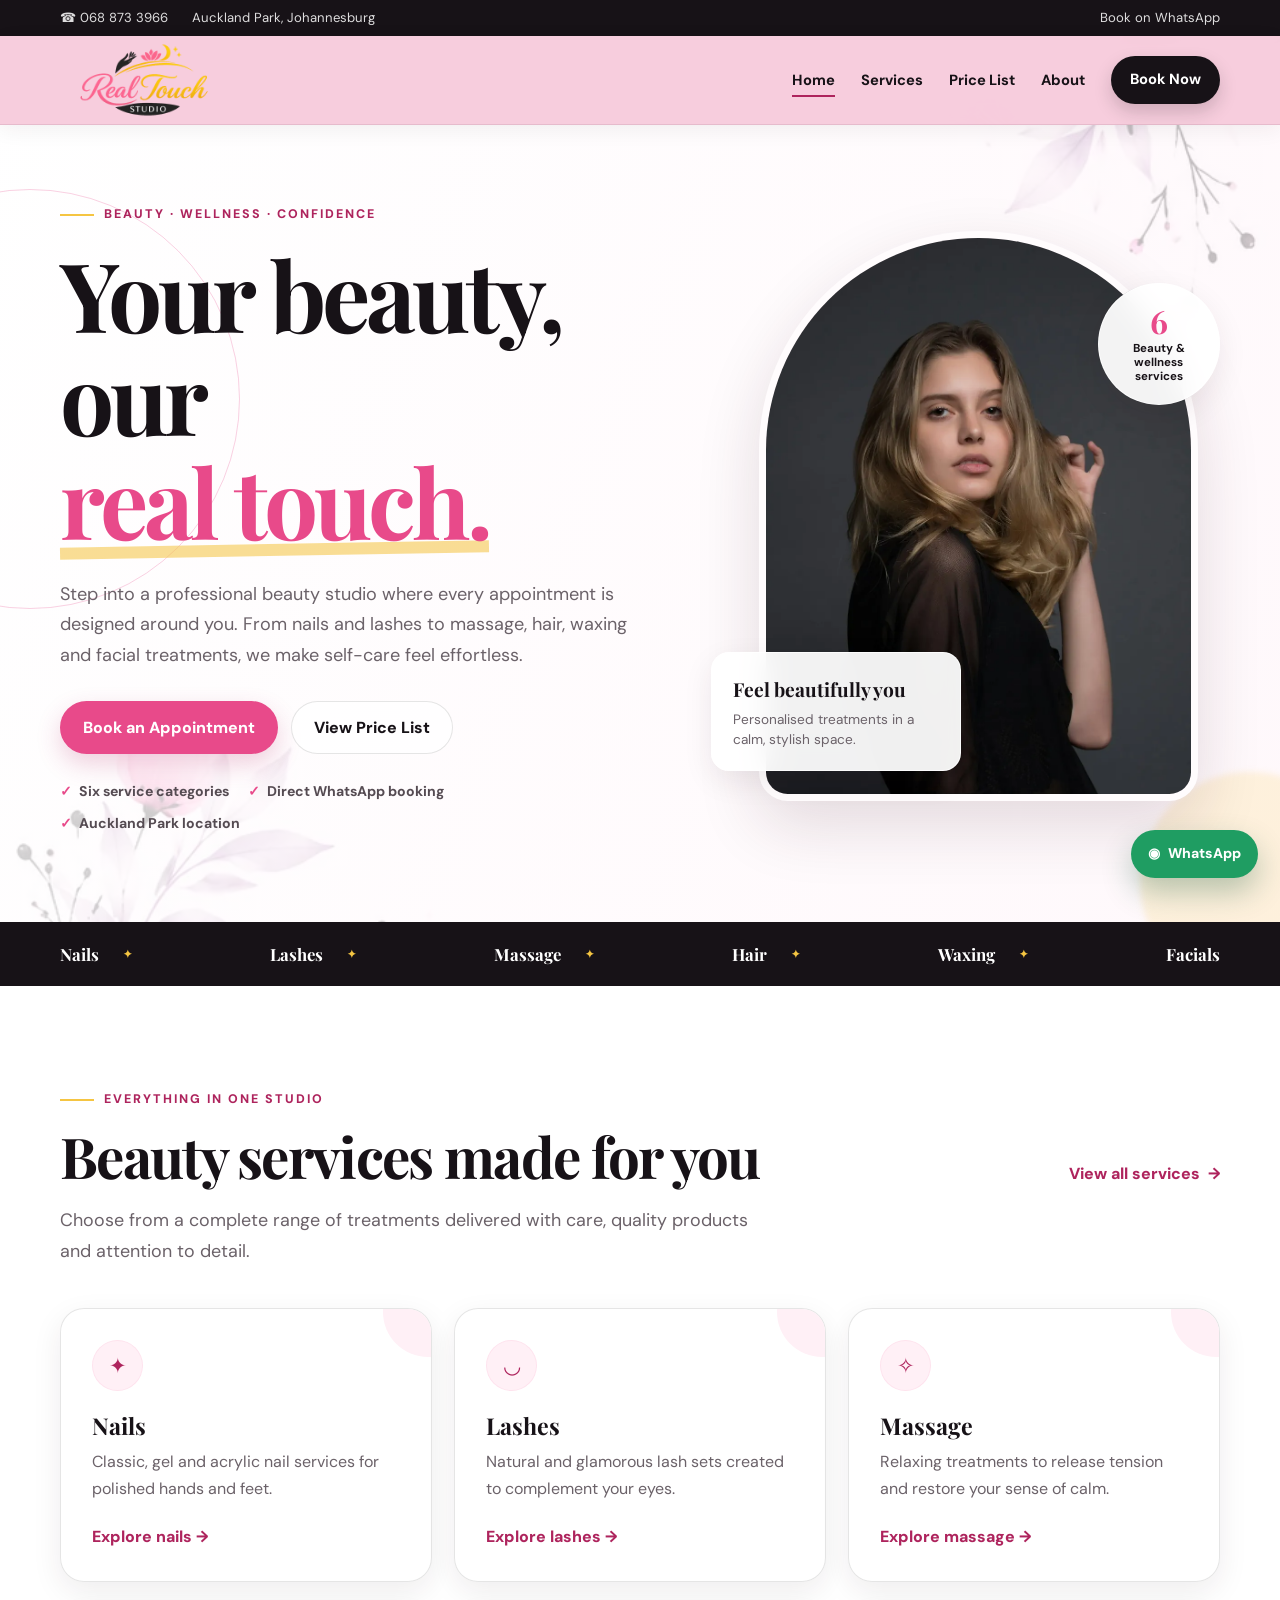
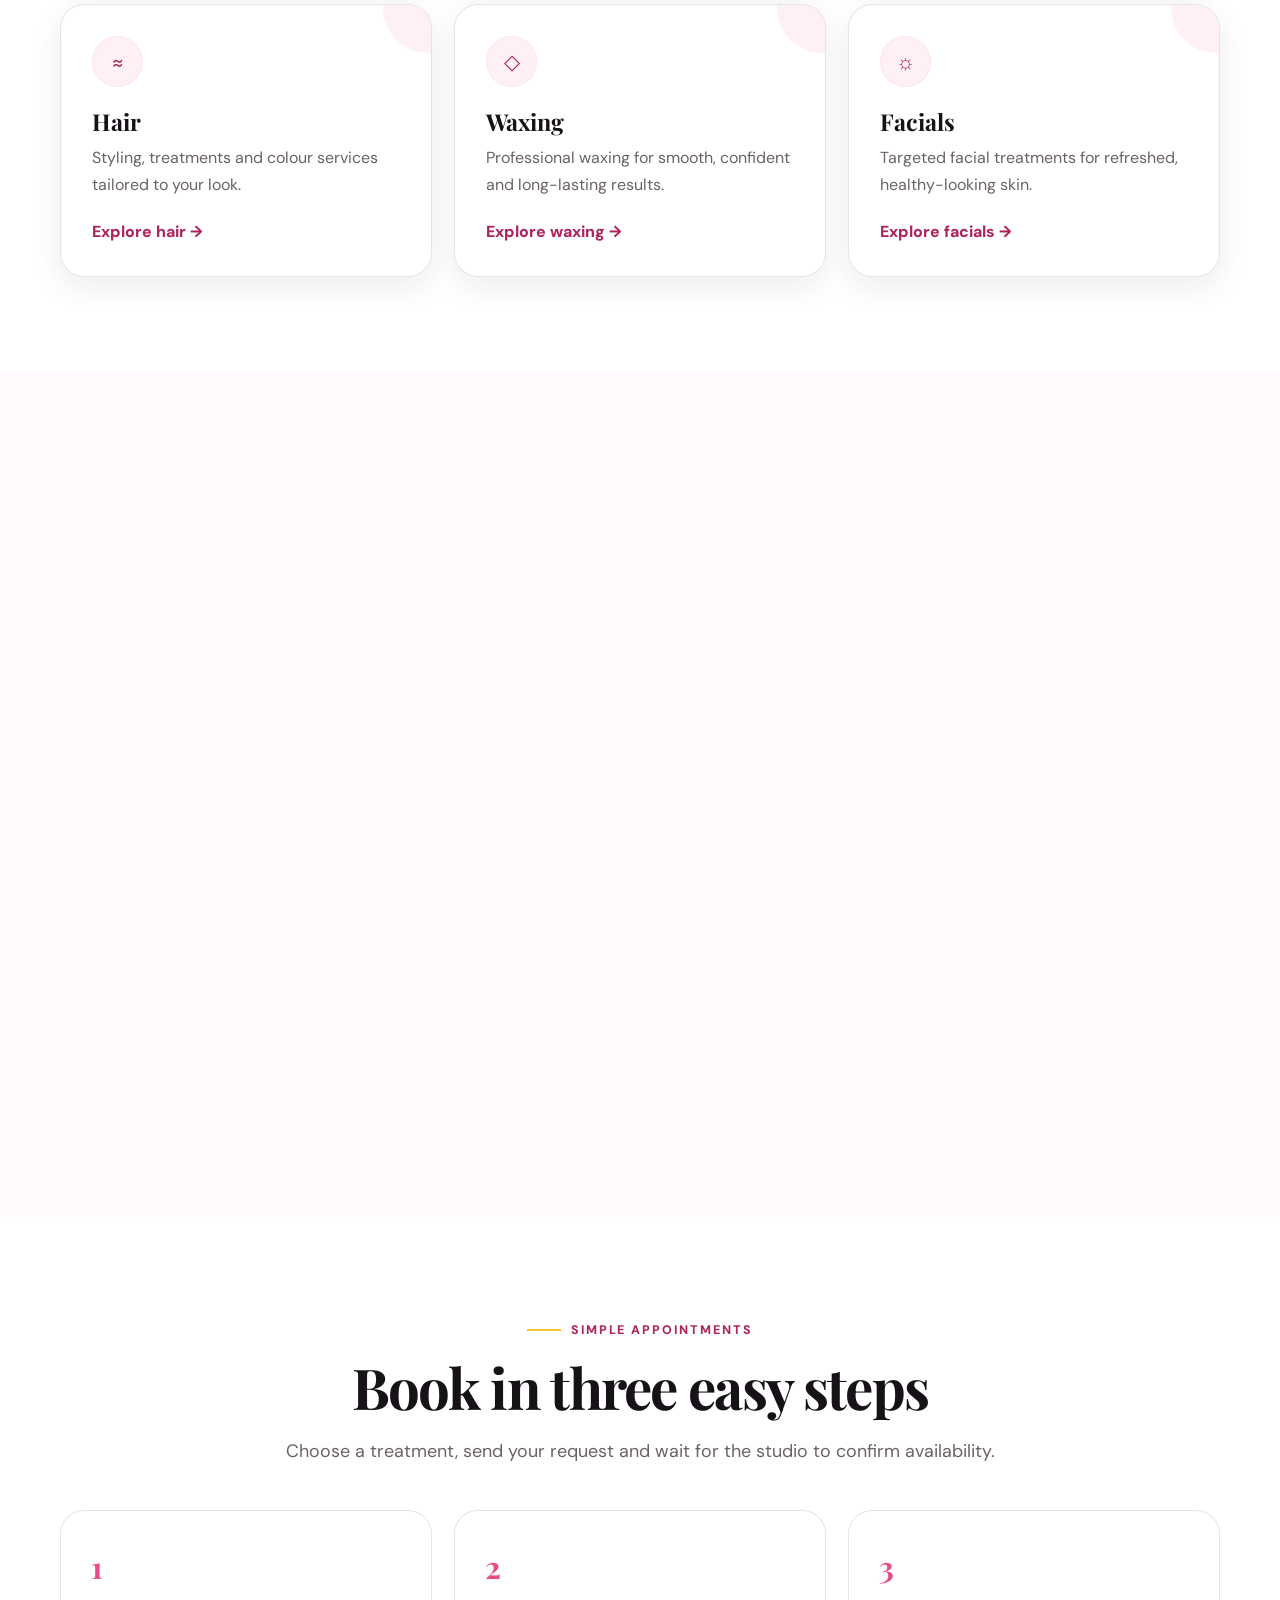
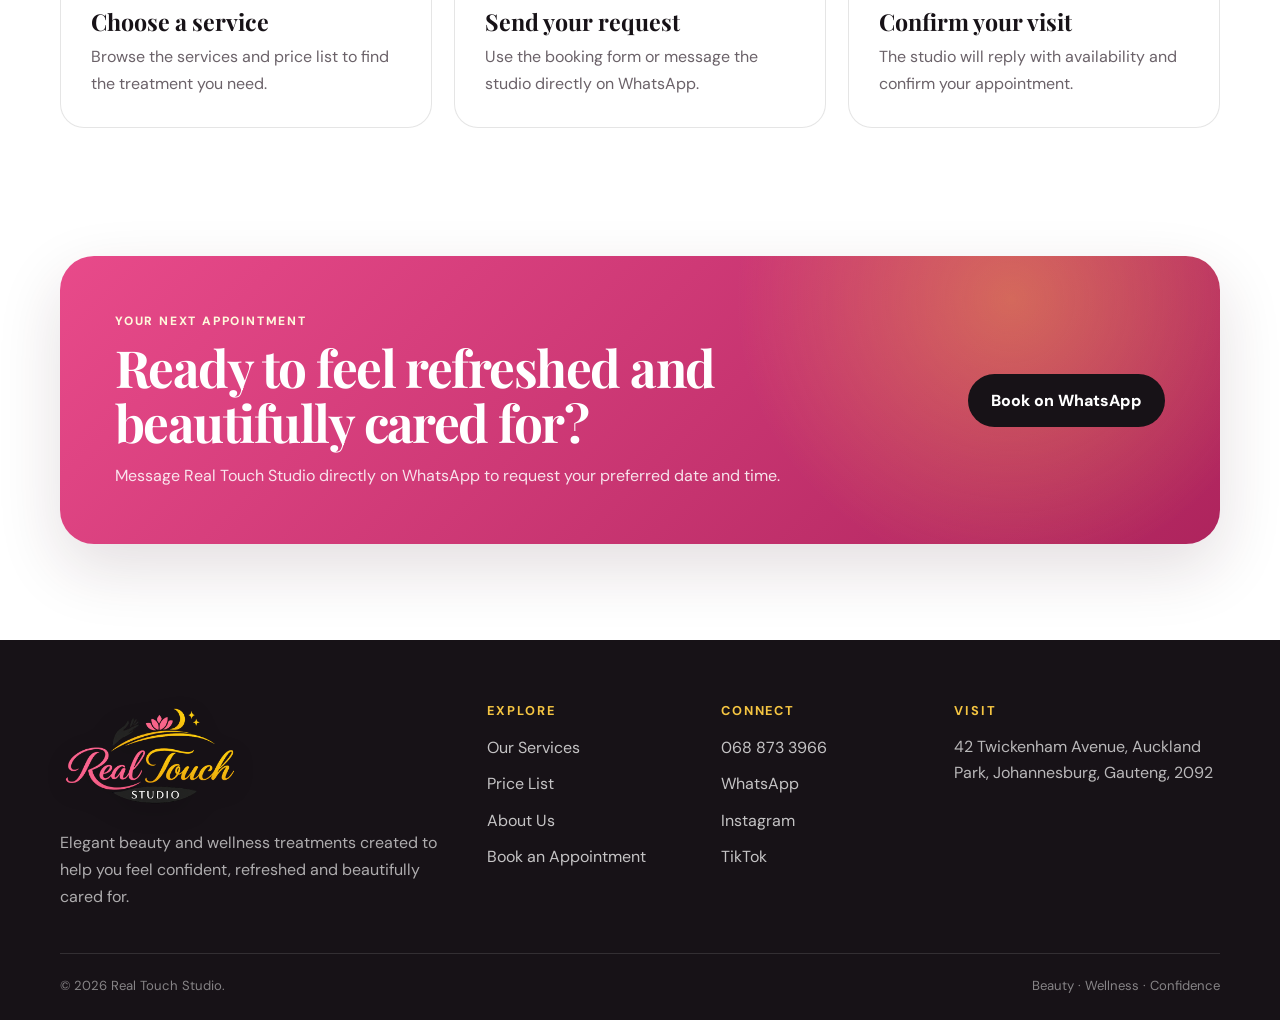
==== commit e434d711: "mobile friendly" ====
--- a/index.html
+++ b/index.html
@@ -23,7 +23,7 @@
 <script type="application/ld+json">{"@context": "https://schema.org", "@type": "BeautySalon", "name": "Real Touch Studio", "telephone": "+27 68 873 3966", "address": {"@type": "PostalAddress", "streetAddress": "42 Twickenham Avenue", "addressLocality": "Auckland Park", "addressRegion": "Gauteng", "postalCode": "2092", "addressCountry": "ZA"}, "sameAs": ["https://instagram.com/realtouchstudio01", "https://tiktok.com/@realtouchstudio"], "openingHoursSpecification": [{"@type": "OpeningHoursSpecification", "dayOfWeek": ["Monday", "Tuesday", "Wednesday", "Thursday", "Friday"], "opens": "09:00", "closes": "18:00"}, {"@type": "OpeningHoursSpecification", "dayOfWeek": "Saturday", "opens": "09:00", "closes": "13:00"}]}</script>
 </head>
 <body data-page="home">
-<a class="skip-link" href="#main-content">Skip to main content</a>
+
 
 <div class="topbar">
   <div class="container topbar-inner">
@@ -66,7 +66,7 @@
       </div>
       <div class="hero-visual reveal">
         <div class="hero-card">
-          <img src="https://images.unsplash.com/photo-1560066984-138dadb4c035?auto=format&amp;fit=crop&amp;w=1000&amp;q=82" alt="Elegant beauty salon interior" width="1000" height="1200" fetchpriority="high">
+          <img src="images/beauty-portrait.webp" alt="Elegant beauty portrait representing Real Touch Studio services" width="933" height="1400" fetchpriority="high" decoding="async">
         </div>
         <div class="floating-badge"><strong>Feel beautifully you</strong><span>Personalised treatments in a calm, stylish space.</span></div>
         <div class="mini-badge"><strong>6</strong><span>Beauty & wellness services</span></div>
@@ -93,7 +93,7 @@
 
   <section class="section section-soft">
     <div class="container two-col">
-      <figure class="image-frame reveal"><img src="https://images.unsplash.com/photo-1521590832167-7bcbfaa6381f?auto=format&amp;fit=crop&amp;w=1200&amp;q=82" alt="Professional stylist working in a beauty studio" width="1200" height="900" loading="lazy"></figure>
+      <figure class="image-frame reveal"><img src="images/salon-interior.webp" alt="Clean and professional beauty salon interior" width="800" height="600" loading="lazy" decoding="async"></figure>
       <div class="reveal">
         <div class="eyebrow">The Real Touch experience</div>
         <h2>Professional care in a beautiful setting</h2>
--- a/styles.css
+++ b/styles.css
@@ -23,7 +23,7 @@
 html{scroll-behavior:smooth;scroll-padding-top:calc(var(--header-height) + 24px)}
 body{margin:0;font-family:"DM Sans",Arial,sans-serif;color:var(--ink);background:var(--white);line-height:1.7;overflow-x:hidden;-webkit-font-smoothing:antialiased}
 body::before{content:"";position:fixed;inset:0;z-index:-2;background:linear-gradient(rgba(255,255,255,.91),rgba(255,255,255,.91)),url("bg.webp") center top/cover no-repeat;pointer-events:none}
-img{display:block;max-width:100%}
+img{display:block;max-width:100%;height:auto}
 a{color:inherit;text-decoration:none}
 button,input,select,textarea{font:inherit}
 button{color:inherit}
@@ -96,7 +96,7 @@
 .hero-points li::before{content:"✓";color:var(--pink);margin-right:7px}
 .hero-visual{position:relative;min-height:570px}
 .hero-card{position:absolute;inset:0 22px 0 48px;border-radius:230px 230px 30px 30px;overflow:hidden;border:7px solid rgba(255,255,255,.84);box-shadow:var(--shadow);background:var(--pink-soft)}
-.hero-card img{width:100%;height:100%;object-fit:cover}
+.hero-card img{width:100%;height:100%;object-fit:cover;object-position:center 24%}
 .floating-badge,.mini-badge{position:absolute;background:rgba(255,255,255,.94);backdrop-filter:blur(14px);border:1px solid rgba(255,255,255,.8);box-shadow:var(--shadow-sm)}
 .floating-badge{left:0;bottom:30px;max-width:250px;padding:20px 21px;border-radius:18px}
 .floating-badge strong,.floating-badge span{display:block}
@@ -131,8 +131,8 @@
 .service-number{position:absolute;right:25px;top:23px;color:rgba(232,74,138,.17);font-family:"Playfair Display",serif;font-size:2.5rem;font-weight:700}
 .service-intro,.price-intro{display:grid;grid-template-columns:1fr 1fr;gap:60px;align-items:end}
 .two-col{display:grid;grid-template-columns:1fr 1fr;gap:72px;align-items:center}
-.image-frame{margin:0;min-height:520px;border-radius:var(--radius-lg);overflow:hidden;box-shadow:var(--shadow);background:var(--pink-soft)}
-.image-frame img{width:100%;height:100%;min-height:520px;object-fit:cover}
+.image-frame{margin:0;min-height:0;aspect-ratio:4/3;border-radius:var(--radius-lg);overflow:hidden;box-shadow:var(--shadow);background:var(--pink-soft)}
+.image-frame img{width:100%;height:100%;min-height:0;object-fit:cover;object-position:center}
 .feature-list{display:grid;gap:15px;margin-top:30px}
 .feature-list>div{display:grid;grid-template-columns:42px 1fr;gap:13px;align-items:start;padding:14px 0;border-bottom:1px solid var(--line)}
 .feature-list span{font-family:"Playfair Display",serif;color:var(--pink);font-weight:700}
@@ -150,7 +150,10 @@
 .team-grid{display:grid;grid-template-columns:repeat(3,1fr);gap:24px;margin-top:40px}
 .team-card{overflow:hidden;background:var(--white);border:1px solid var(--line);border-radius:var(--radius);box-shadow:var(--shadow-sm);transition:transform .25s}
 .team-card:hover{transform:translateY(-6px)}
-.team-photo{width:100%;height:350px;object-fit:cover}
+.team-photo{width:100%;height:auto;aspect-ratio:4/5;object-fit:cover;object-position:center 25%}
+.team-photo-owner{object-position:center 36%}
+.team-photo-hair{object-position:center}
+.team-photo-detail{object-position:center 28%}
 .team-content{padding:25px}
 .team-content>span,.contact-label{color:var(--pink-dark);font-size:.72rem;font-weight:800;letter-spacing:.13em;text-transform:uppercase}
 .team-content h3{margin:5px 0 6px}
@@ -240,7 +243,7 @@
   body.nav-open{overflow:hidden}
   .hero-grid{grid-template-columns:1fr;gap:48px}
   .hero-copy{max-width:780px}
-  .hero-visual{min-height:540px;max-width:690px;width:100%;margin-inline:auto}
+  .hero-visual{min-height:520px;max-width:650px;width:100%;margin-inline:auto}
   .card-grid{grid-template-columns:repeat(2,1fr)}
   .two-col,.contact-grid{grid-template-columns:1fr;gap:46px}
   .service-intro,.price-intro{grid-template-columns:1fr;gap:18px}
@@ -264,20 +267,22 @@
   .button-row{align-items:stretch}
   .button-row .btn{flex:1 1 100%}
   .hero-points{display:grid}
-  .hero-visual{min-height:430px}
-  .hero-card{inset:0 8px 0 24px;border-radius:160px 160px 25px 25px}
-  .floating-badge{left:0;bottom:14px;max-width:210px;padding:16px}
-  .mini-badge{width:96px;height:96px;right:0;top:28px}
+  .hero-visual{min-height:0;aspect-ratio:4/5;max-width:520px}
+  .hero-card{inset:0;border-width:5px;border-radius:120px 120px 24px 24px}
+  .hero-card img{object-position:center 22%}
+  .floating-badge{left:10px;bottom:10px;max-width:min(205px,62%);padding:14px 15px}
+  .mini-badge{width:90px;height:90px;right:8px;top:10px}
   .highlight-row{justify-content:flex-start;overflow-x:auto;min-height:56px}
   .highlight-row span{gap:18px}
   .page-hero{padding:72px 0 58px}
   .section-heading{align-items:flex-start;flex-direction:column}
   .card-grid,.steps-grid,.values,.team-grid,.footer-grid,.contact-stack,.form-grid{grid-template-columns:1fr}
   .service-card{padding:27px}
-  .image-frame,.image-frame img{min-height:390px}
+  .image-frame{min-height:0;aspect-ratio:5/4}
+  .image-frame img{min-height:0;height:100%}
   .reverse-mobile>div:first-child{order:2}
   .reverse-mobile>figure{order:1}
-  .team-photo{height:390px}
+  .team-photo{height:auto;aspect-ratio:4/5}
   .price-category-header{align-items:flex-start;flex-direction:column}
   .price-list{padding:0 19px}
   .price-list li{gap:10px}
@@ -293,6 +298,29 @@
   .floating-whatsapp span:last-child{display:none}
 }
 
+@media (max-width:430px){
+  .container{width:min(100% - 22px,1160px)}
+  h1{font-size:clamp(2.55rem,13vw,3.35rem)}
+  h2{font-size:clamp(1.95rem,10vw,2.65rem)}
+  .page-hero h1{font-size:clamp(2.55rem,13vw,3.4rem);overflow-wrap:anywhere}
+  .hero-grid{padding:44px 0 58px;gap:34px}
+  .hero-copy>p{margin:20px 0 24px}
+  .hero-visual{aspect-ratio:4/5}
+  .floating-badge strong{font-size:1.05rem}
+  .floating-badge span{font-size:.76rem}
+  .mini-badge{width:78px;height:78px;padding:10px}
+  .mini-badge strong{font-size:1.6rem}
+  .section{padding:60px 0}
+  .page-hero{padding:60px 0 48px}
+  .service-card,.step-card,.value{padding:23px}
+  .price-list{padding:0 16px}
+  .price-list li{grid-template-columns:1fr;gap:4px;padding:16px 0}
+  .price{justify-self:start}
+  .contact-card{padding:19px}
+  .cta{padding:29px 22px}
+  .footer-grid{gap:30px}
+}
+
 @media (prefers-reduced-motion:reduce){
   html{scroll-behavior:auto}
   *,*::before,*::after{animation-duration:.01ms!important;animation-iteration-count:1!important;transition-duration:.01ms!important}
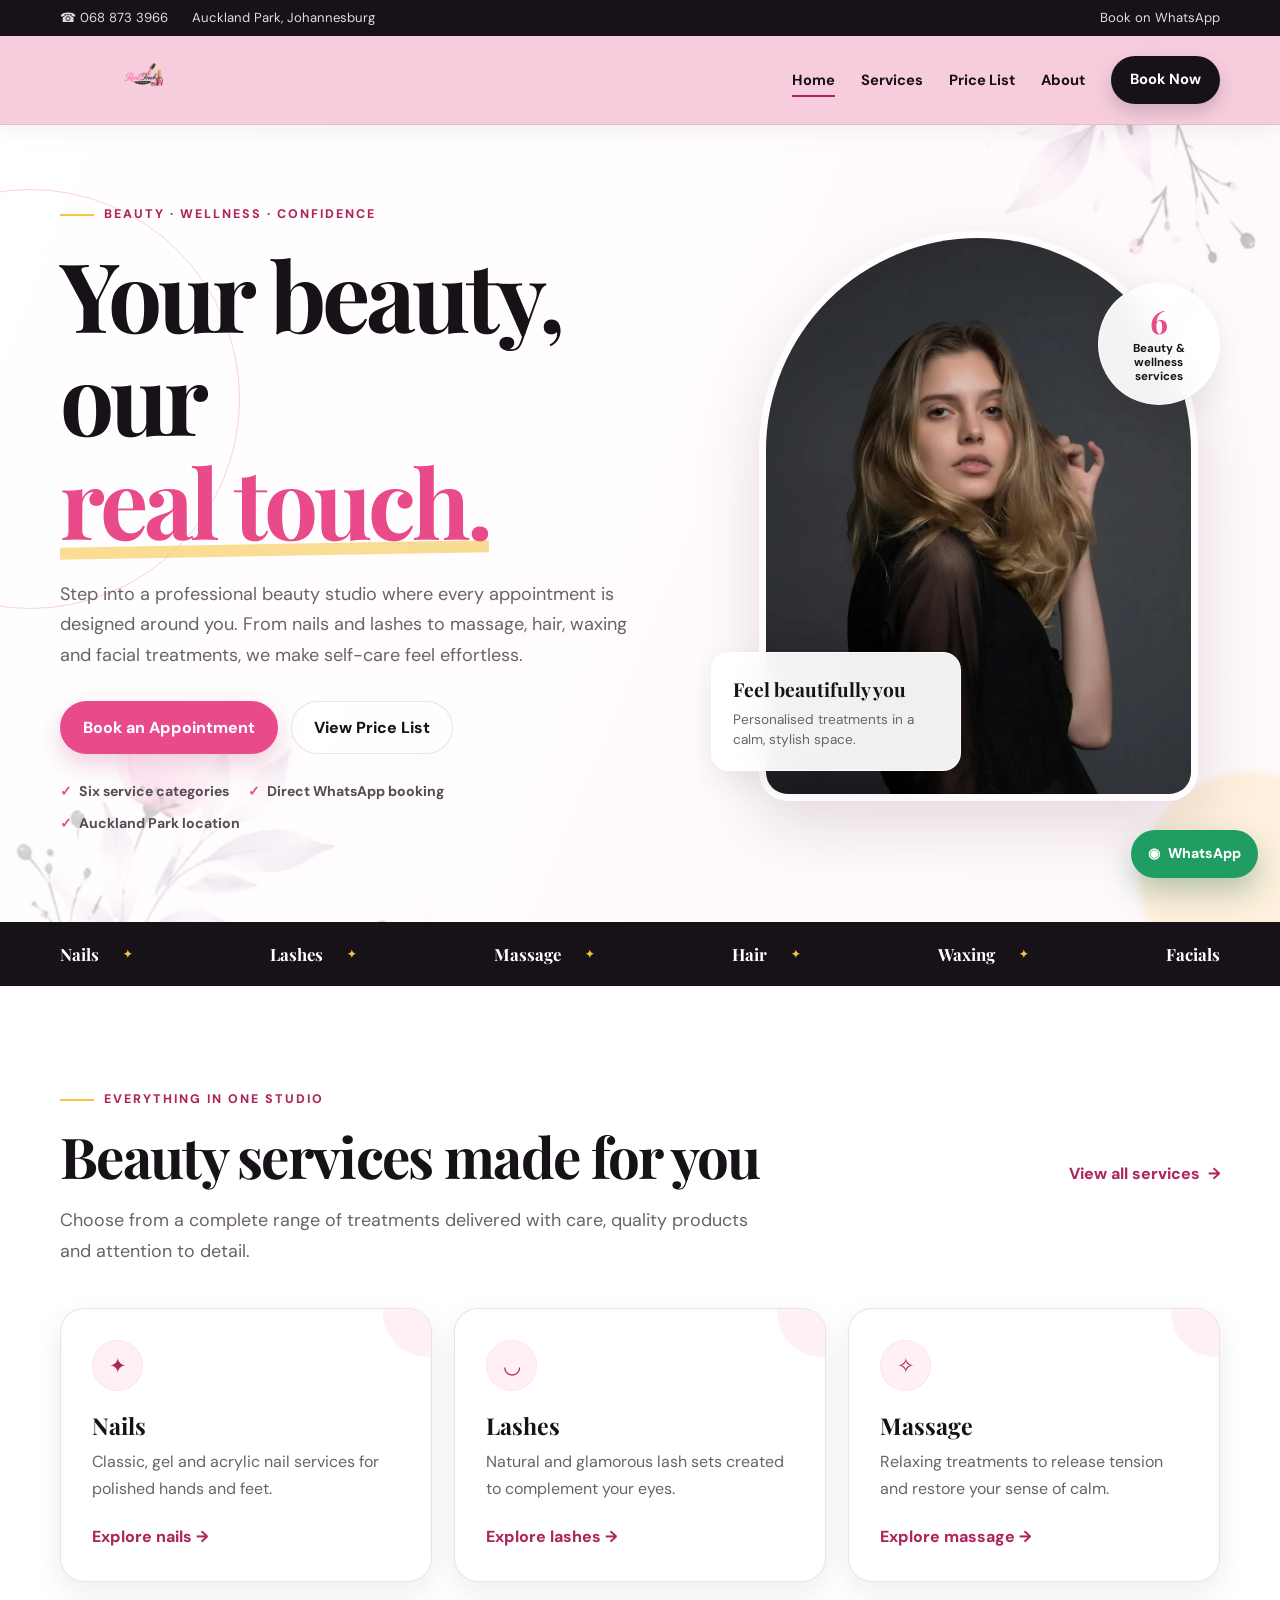
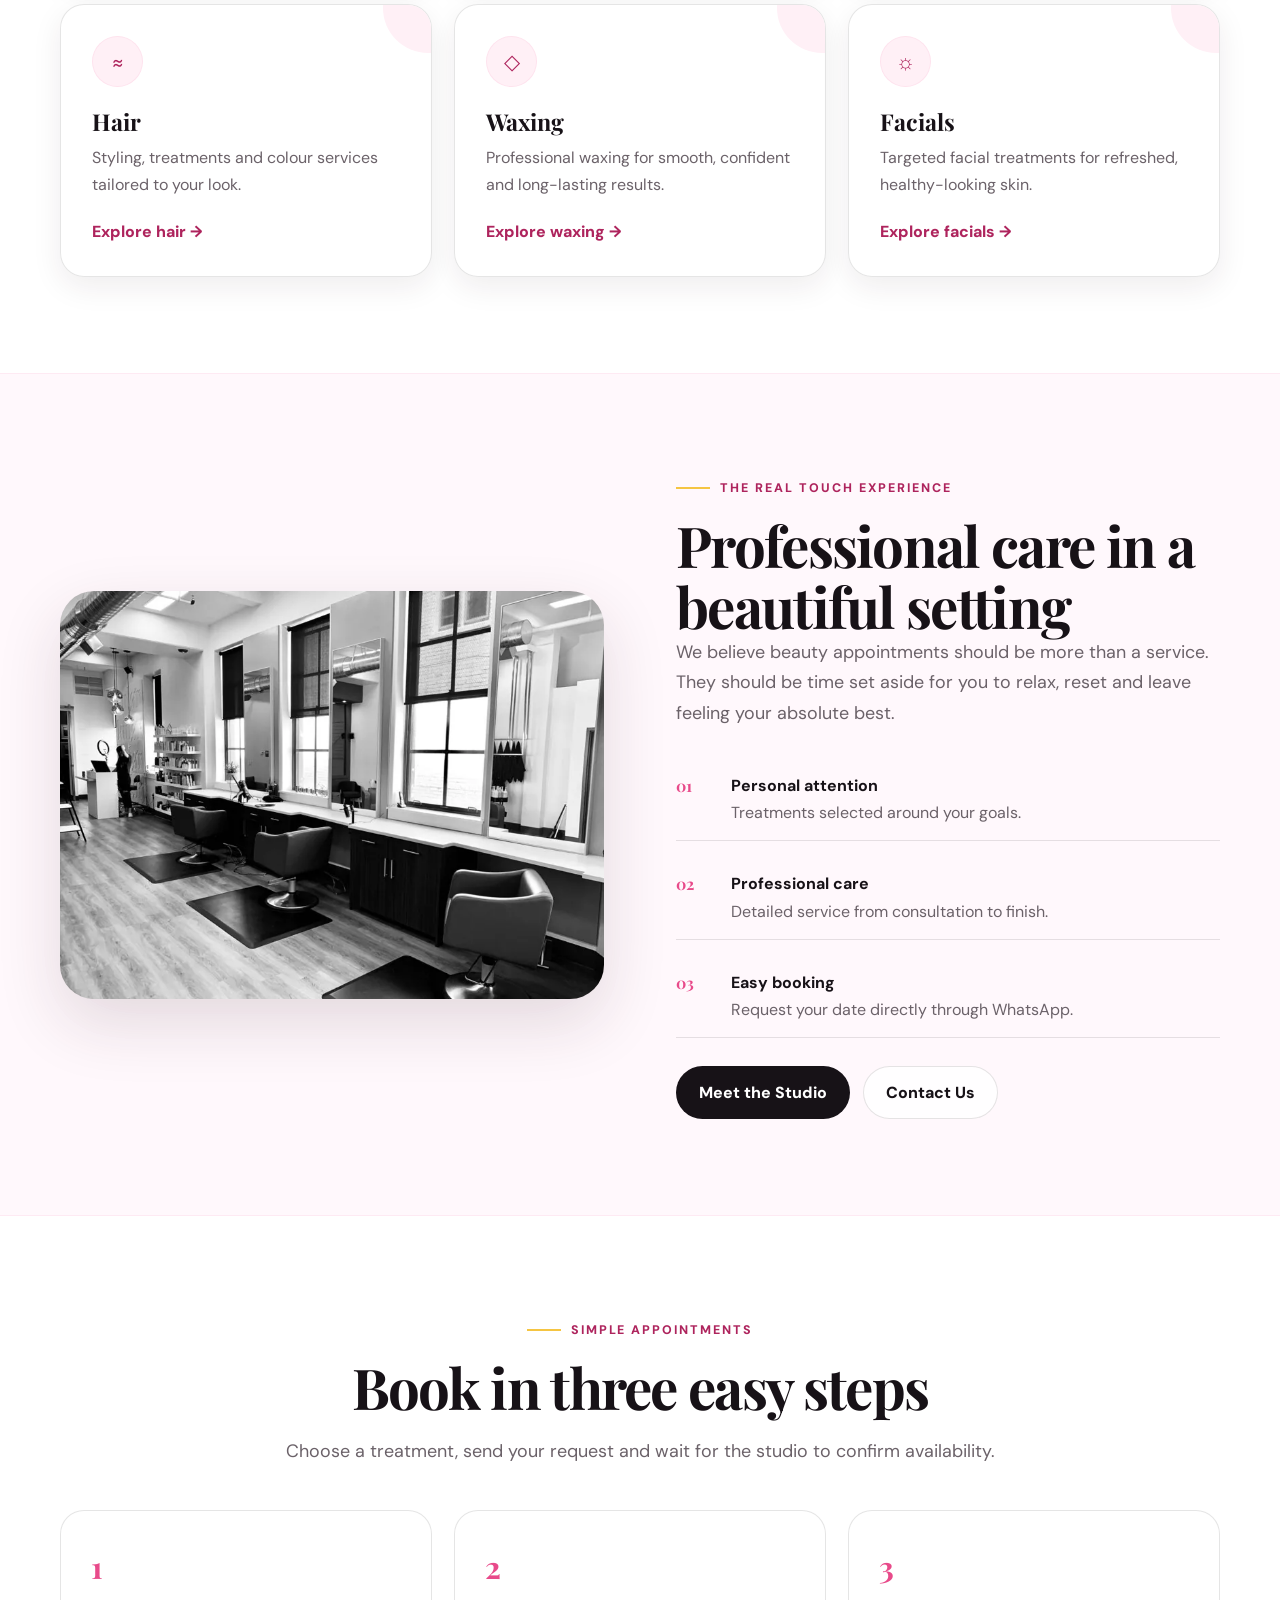
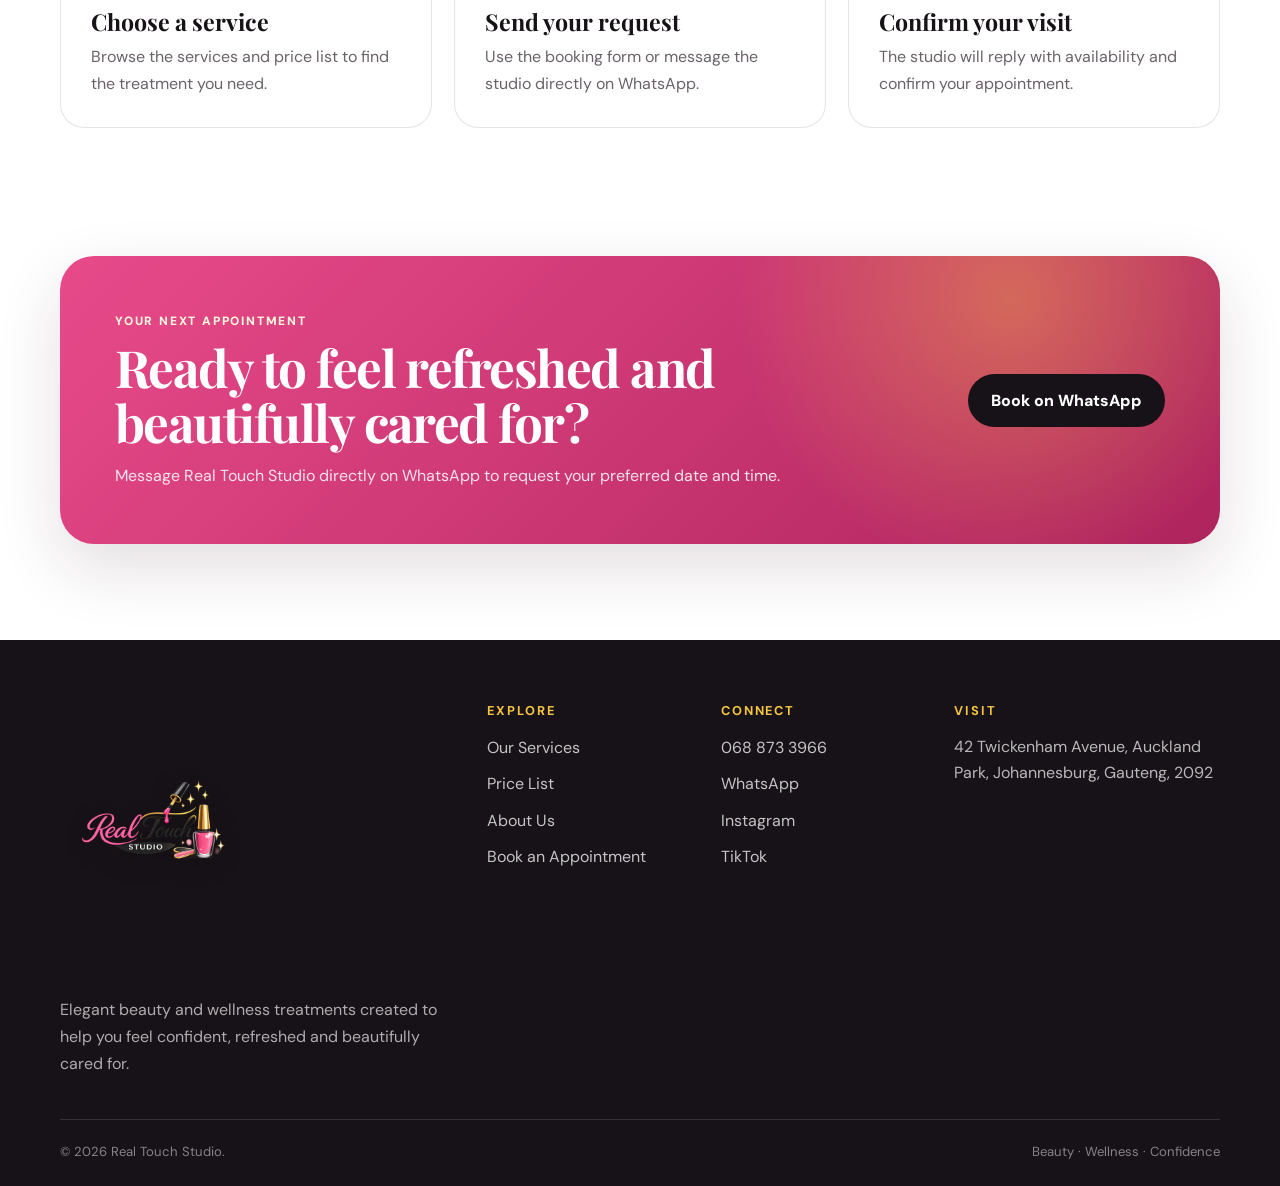
==== commit 1c2140a1: "TOUCH UP" ====
--- a/index.html
+++ b/index.html
@@ -35,7 +35,7 @@
 <header class="site-header">
   <div class="container navbar">
     <a class="brand-lockup" href="index.html" aria-label="Real Touch Studio home">
-      <img src="logo.webp" alt="Real Touch Studio" width="320" height="184">
+      <img src="logo2.png" alt="Real Touch Studio" width="320" height="184">
     </a>
     <button class="menu-toggle" type="button" aria-label="Open navigation menu" aria-controls="primary-navigation" aria-expanded="false">
       <span></span><span></span><span></span>
@@ -126,7 +126,7 @@
   <div class="container">
     <div class="footer-grid">
       <div>
-        <a class="footer-brand" href="index.html" aria-label="Real Touch Studio home"><img src="logo.webp" alt="Real Touch Studio" width="320" height="184" loading="lazy"></a>
+        <a class="footer-brand" href="index.html" aria-label="Real Touch Studio home"><img src="logo2.png" alt="Real Touch Studio" width="320" height="184" loading="lazy"></a>
         <p class="footer-copy">Elegant beauty and wellness treatments created to help you feel confident, refreshed and beautifully cared for.</p>
       </div>
       <div>
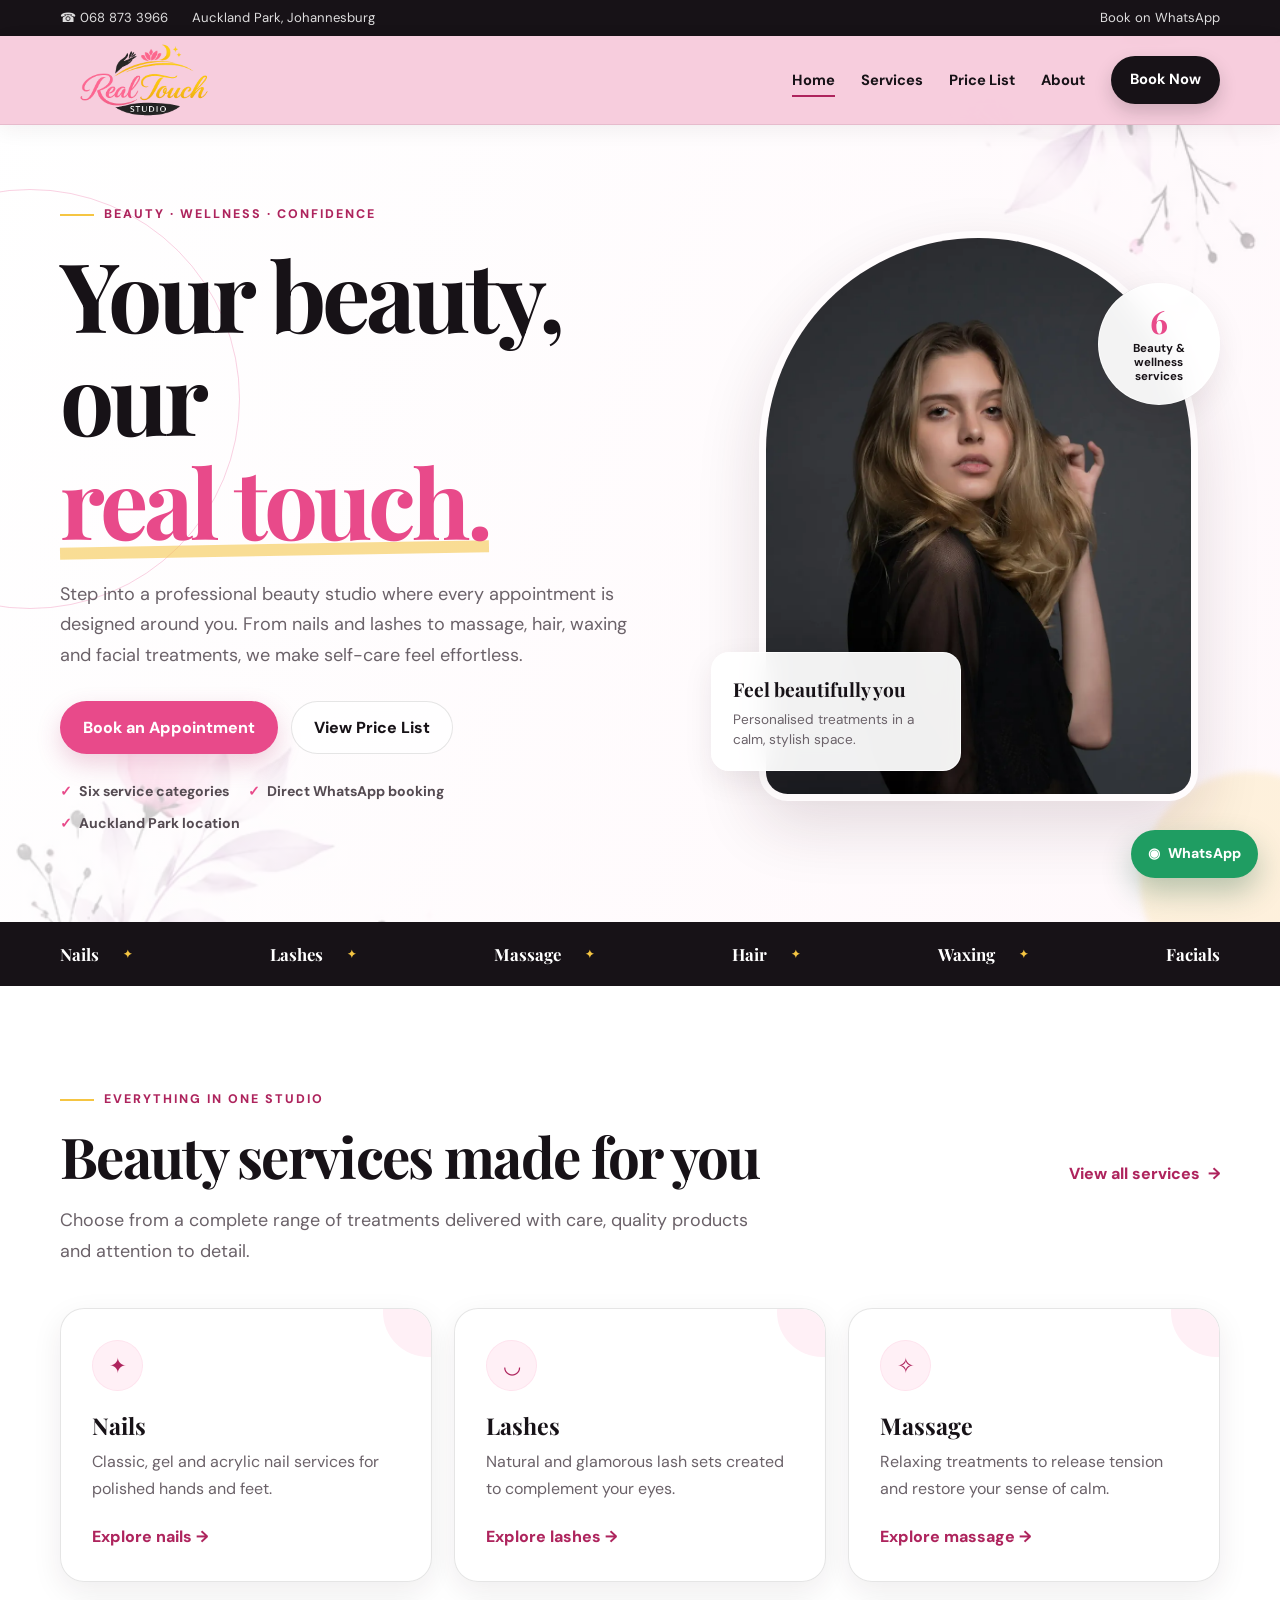
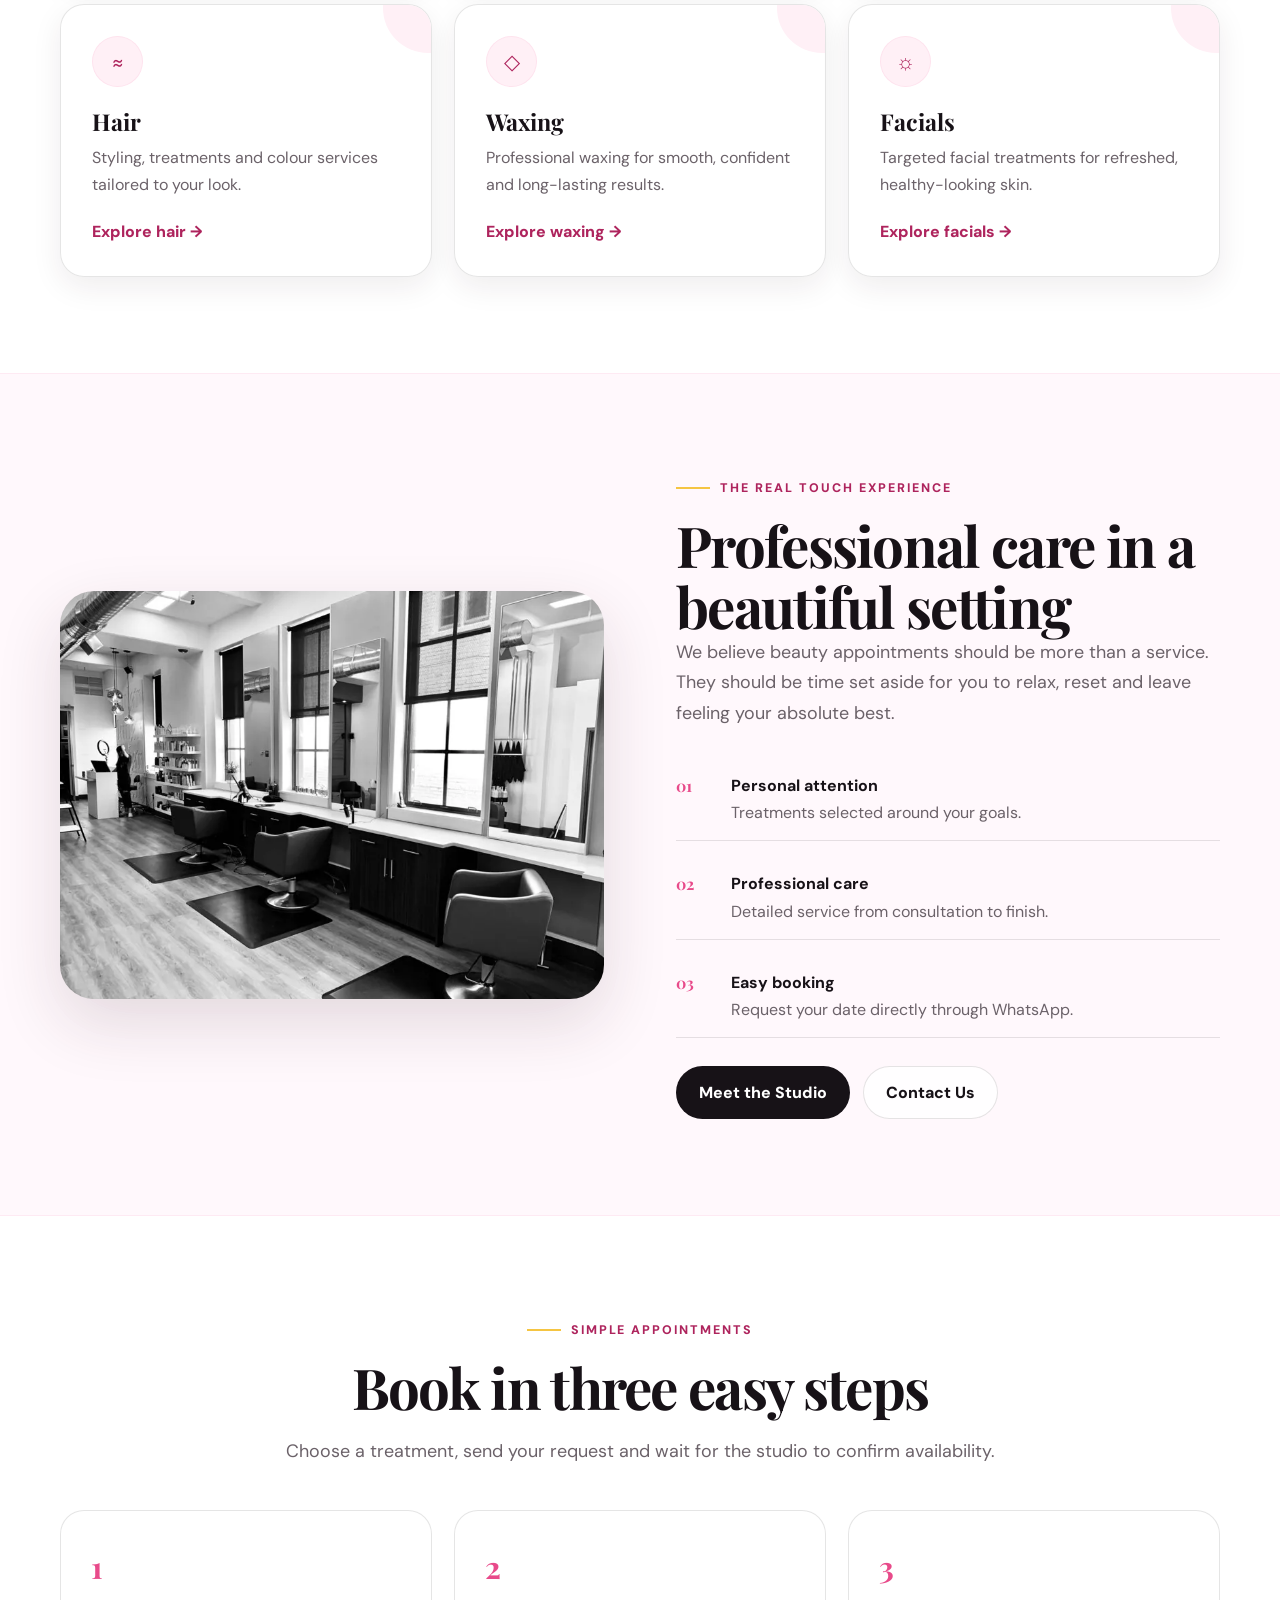
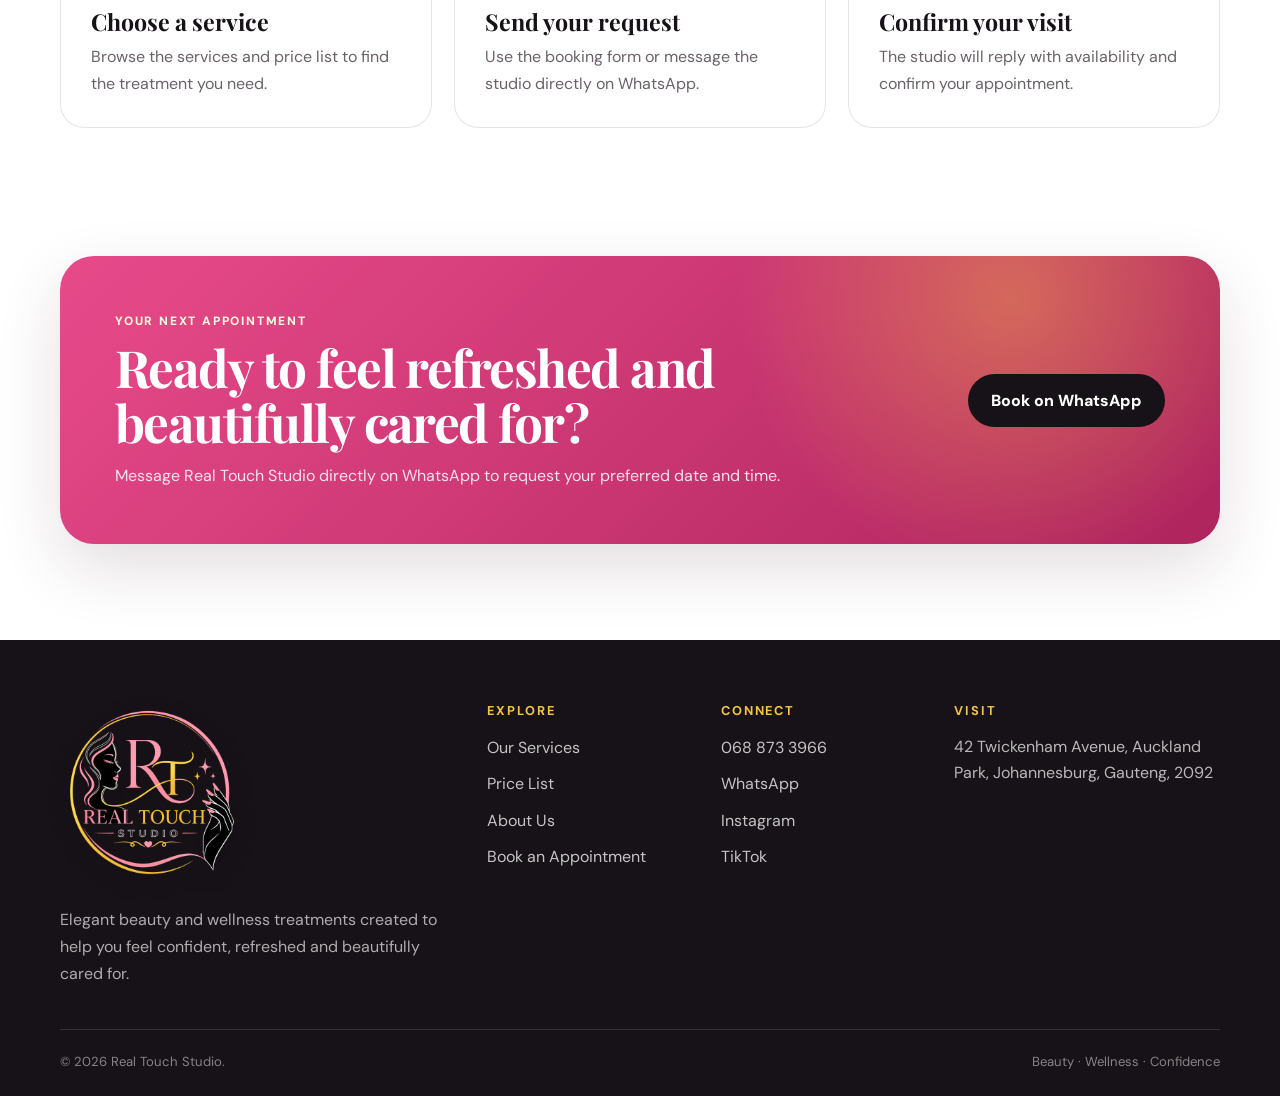
==== commit 489e4398: "logo ch" ====
--- a/index.html
+++ b/index.html
@@ -35,7 +35,7 @@
 <header class="site-header">
   <div class="container navbar">
     <a class="brand-lockup" href="index.html" aria-label="Real Touch Studio home">
-      <img src="logo2.png" alt="Real Touch Studio" width="320" height="184">
+      <img src="logo.png" alt="Real Touch Studio" width="340" height="300">
     </a>
     <button class="menu-toggle" type="button" aria-label="Open navigation menu" aria-controls="primary-navigation" aria-expanded="false">
       <span></span><span></span><span></span>
